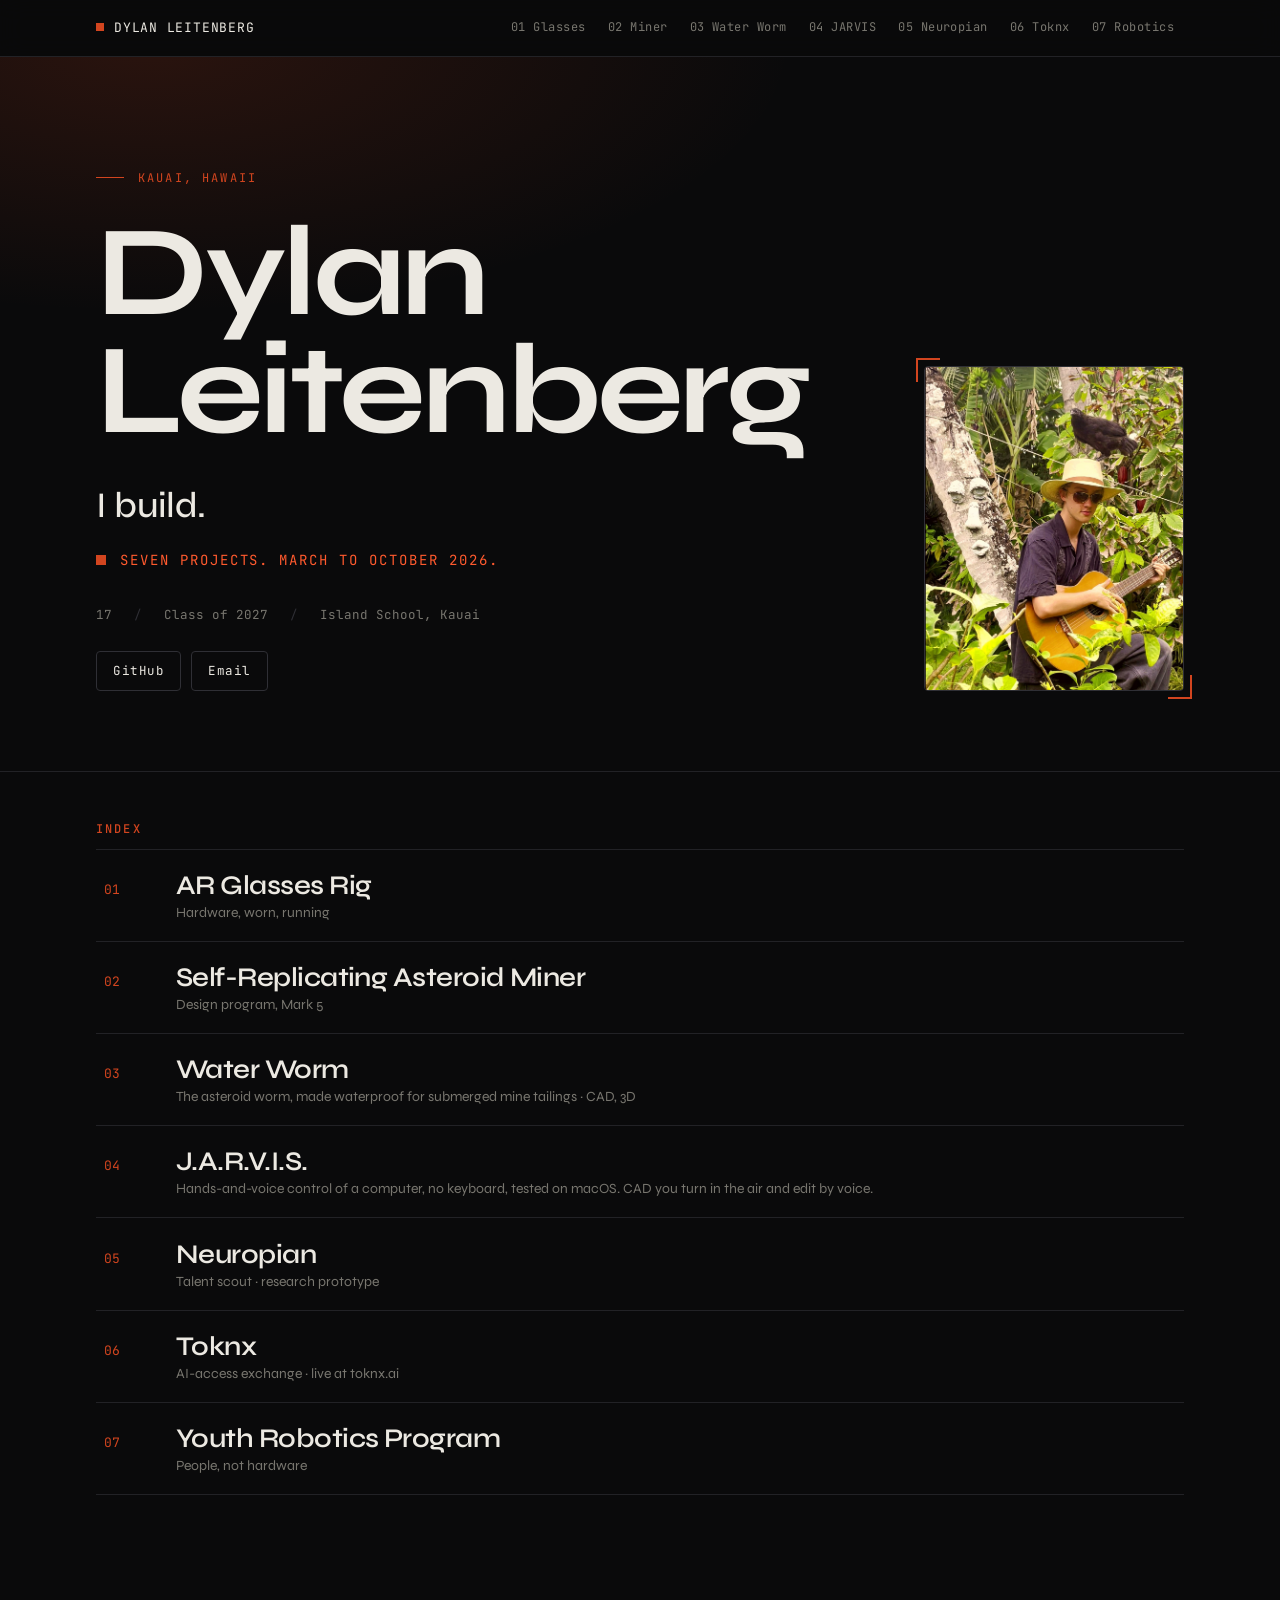
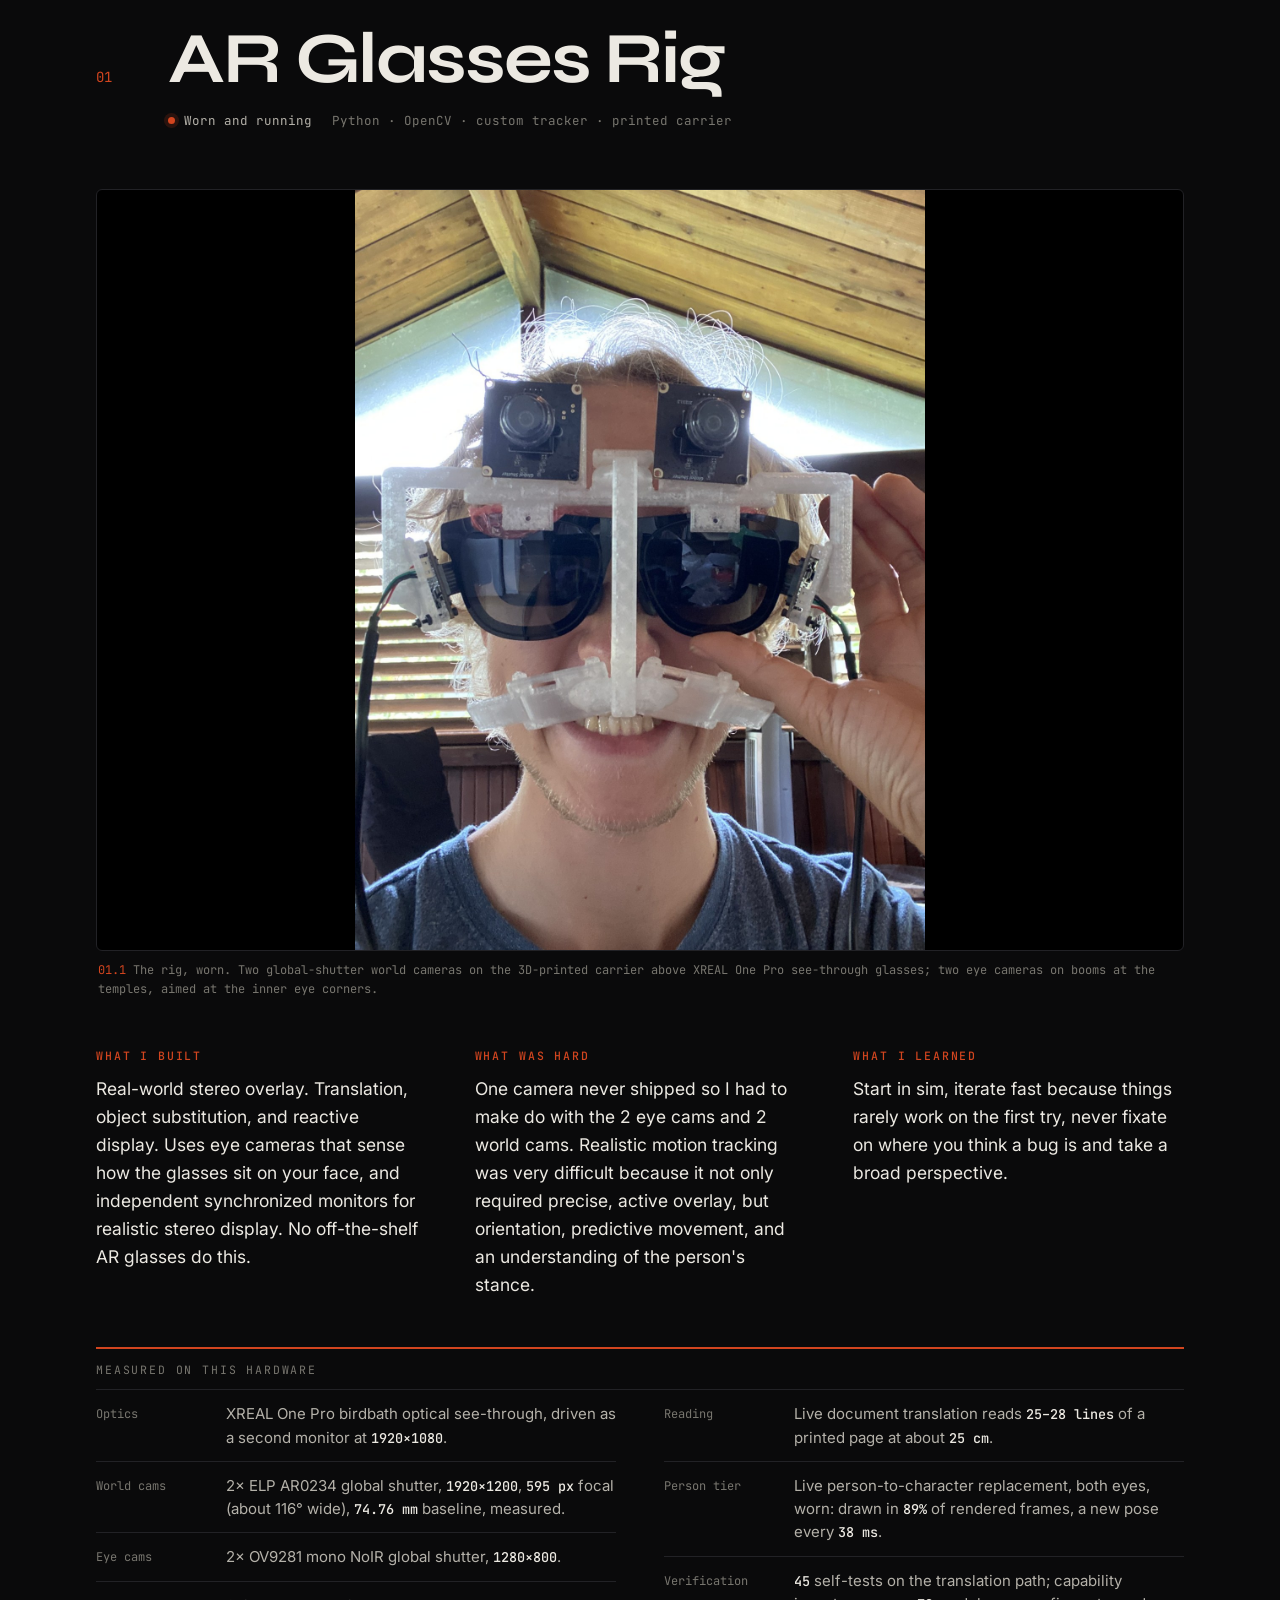
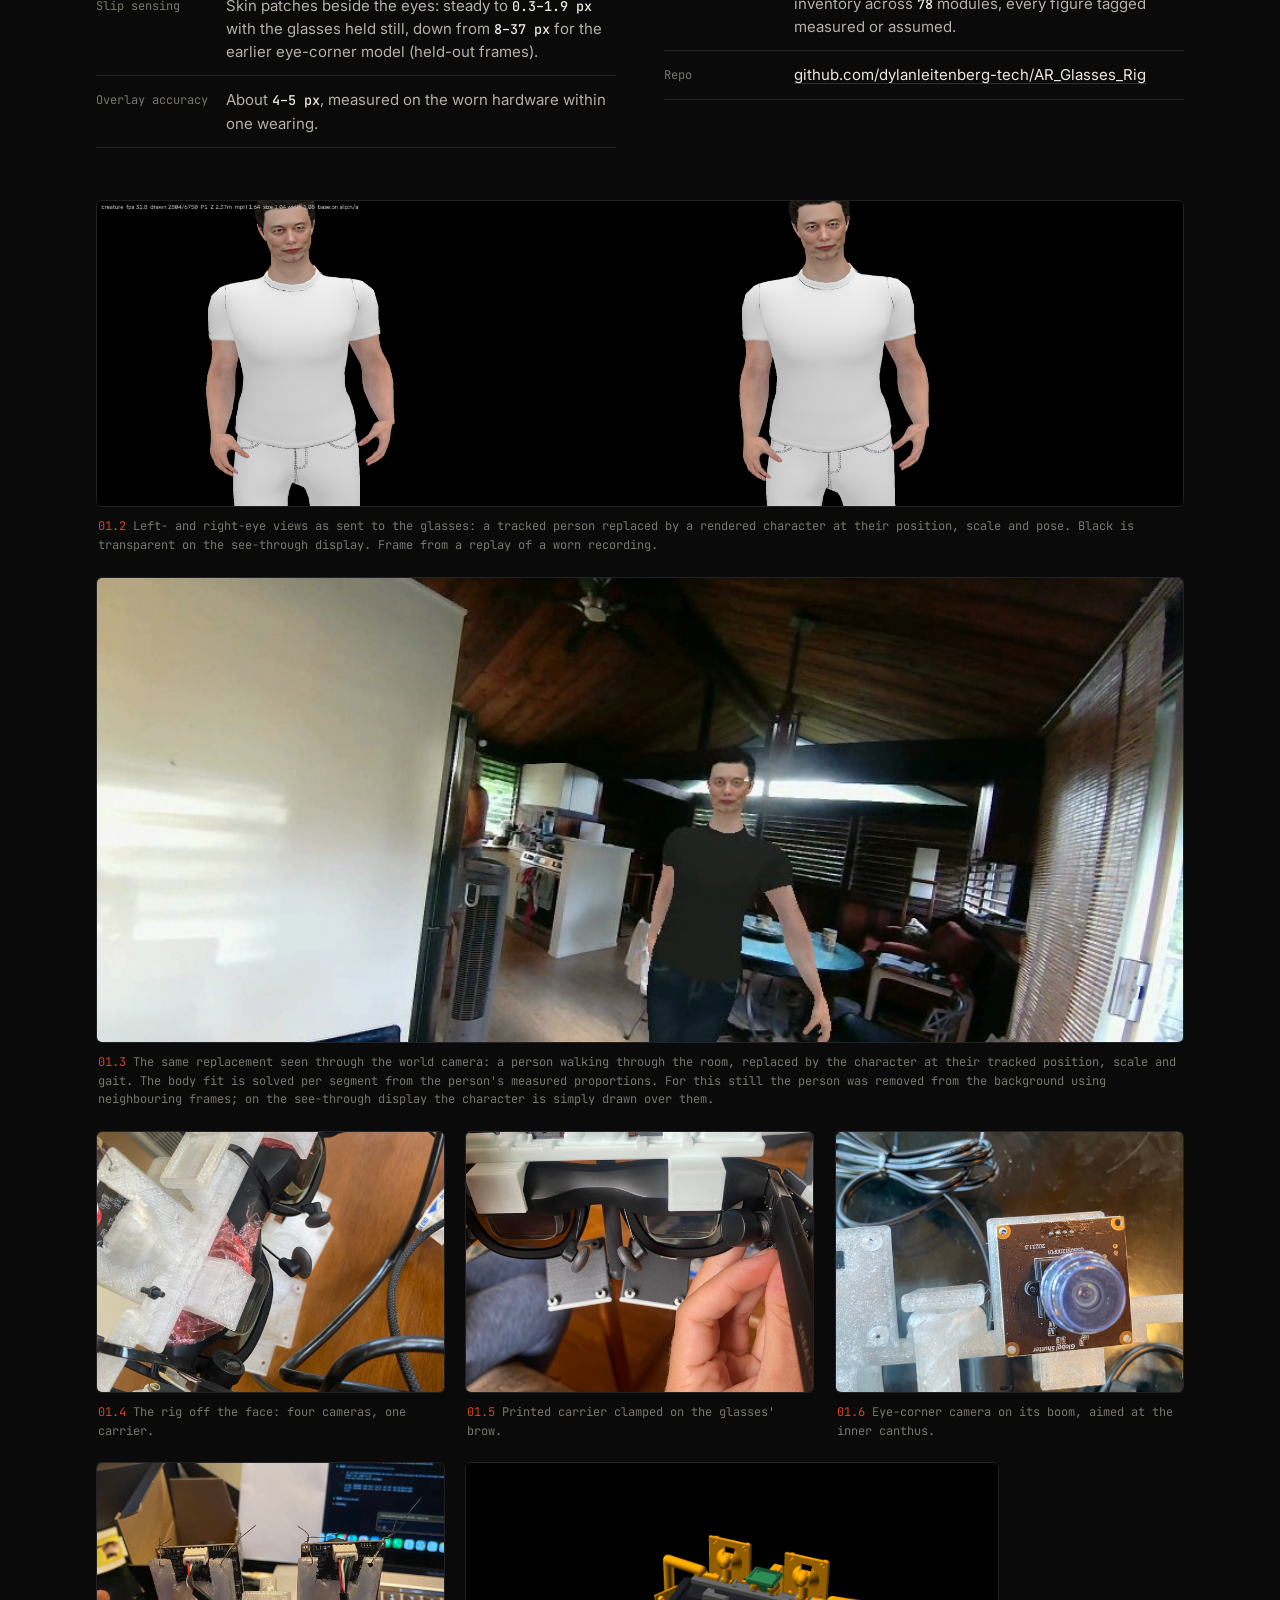
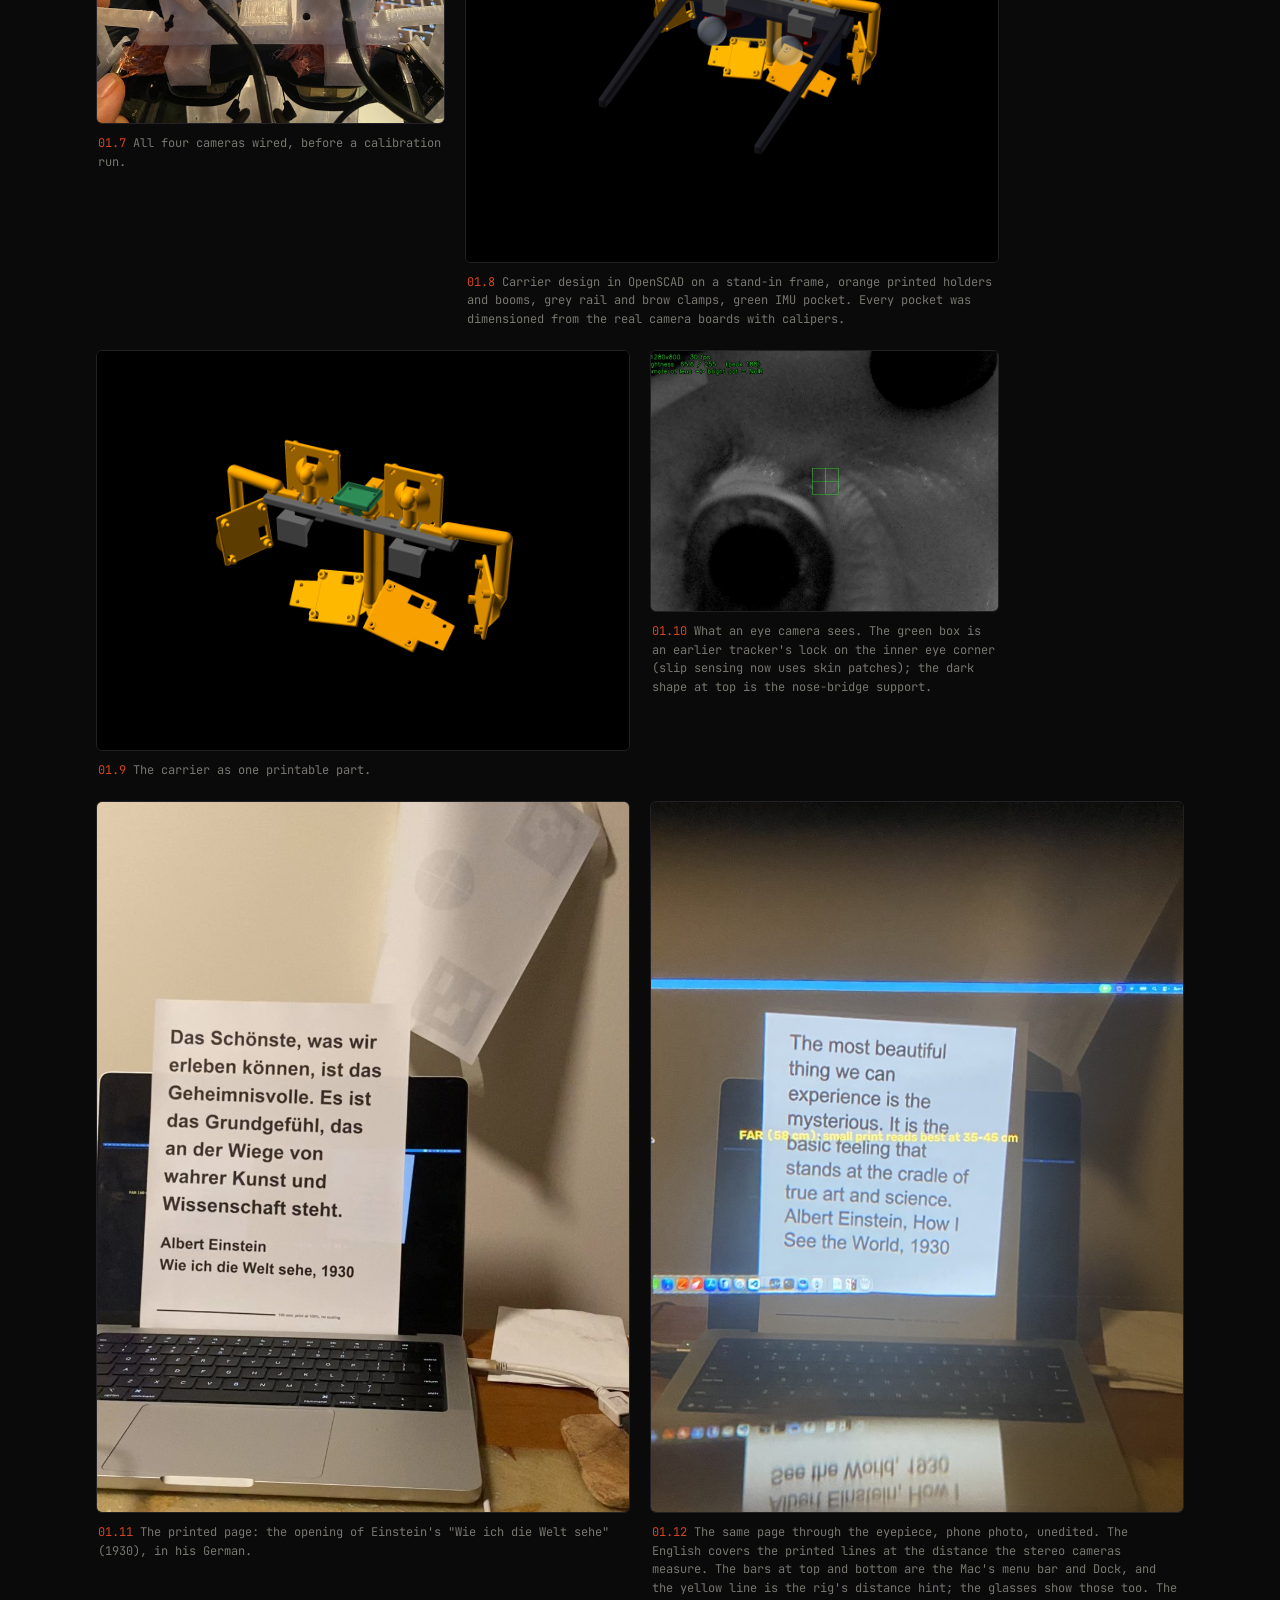
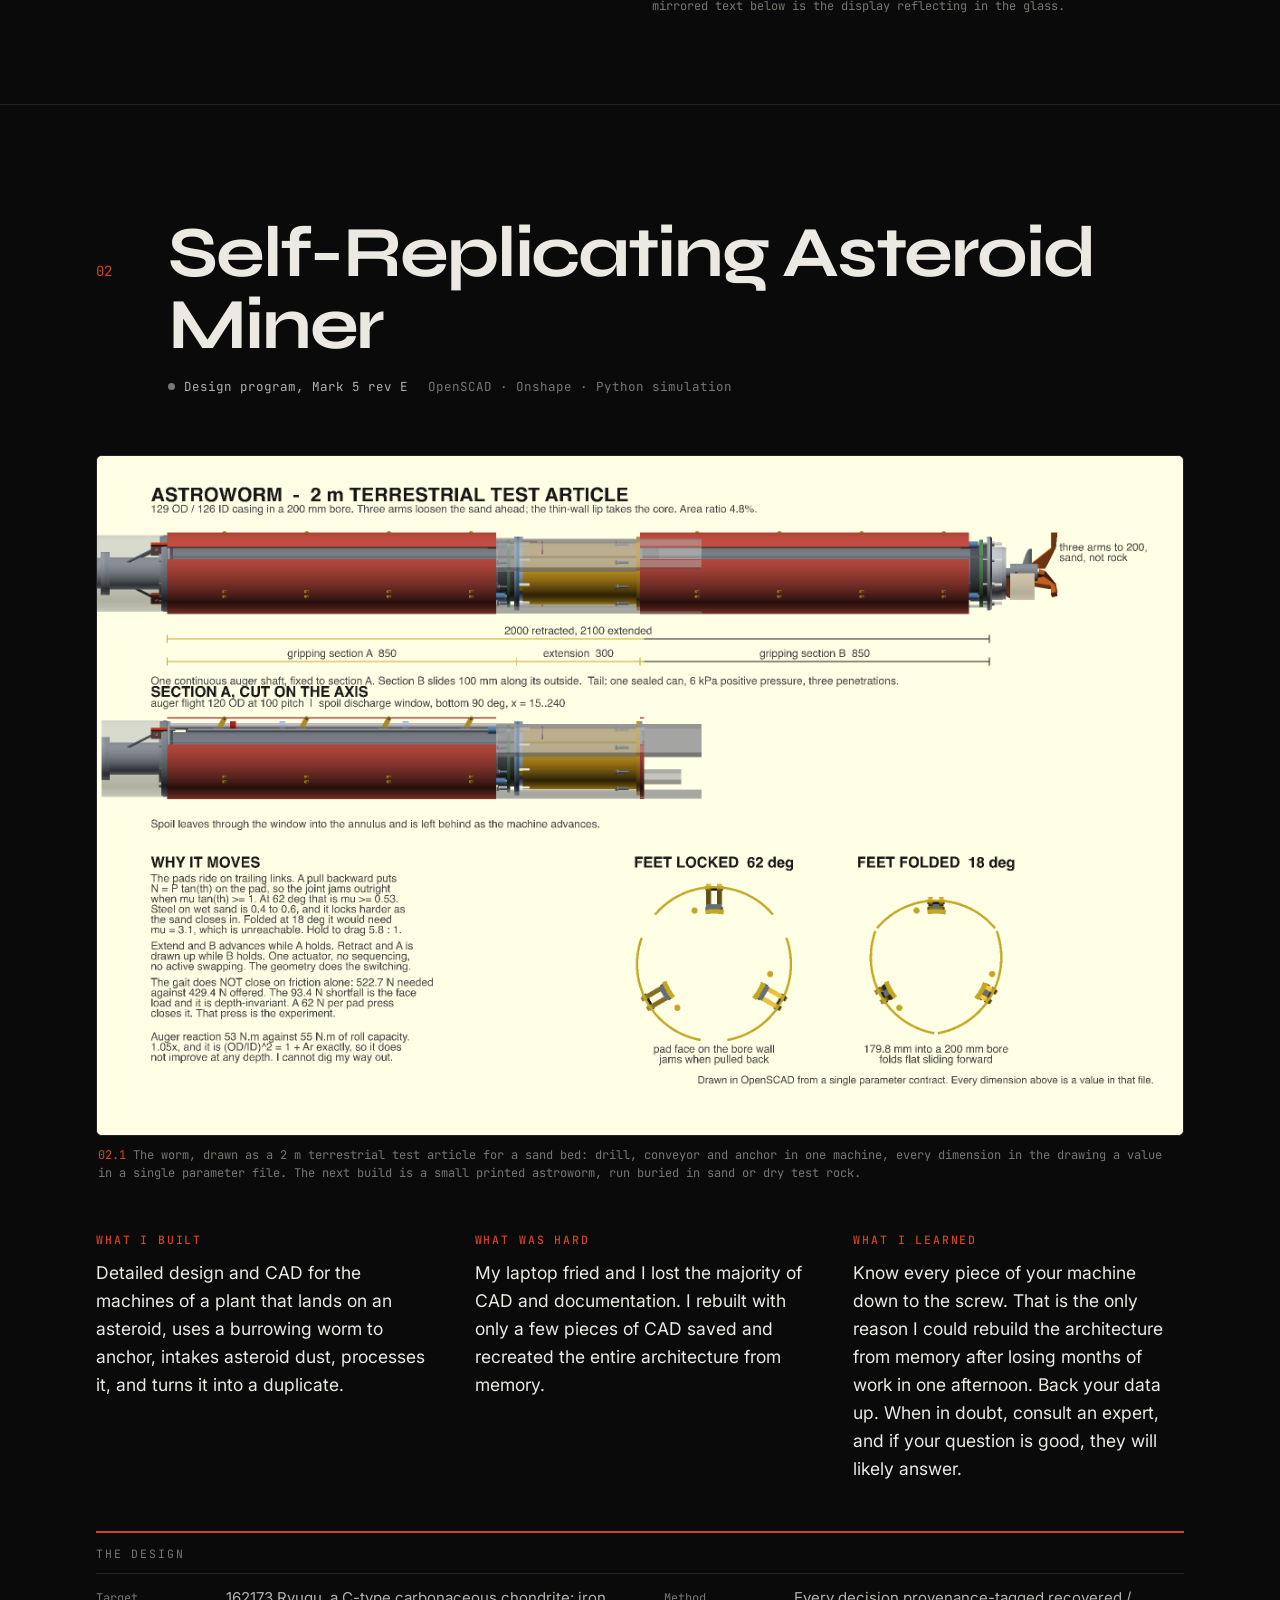
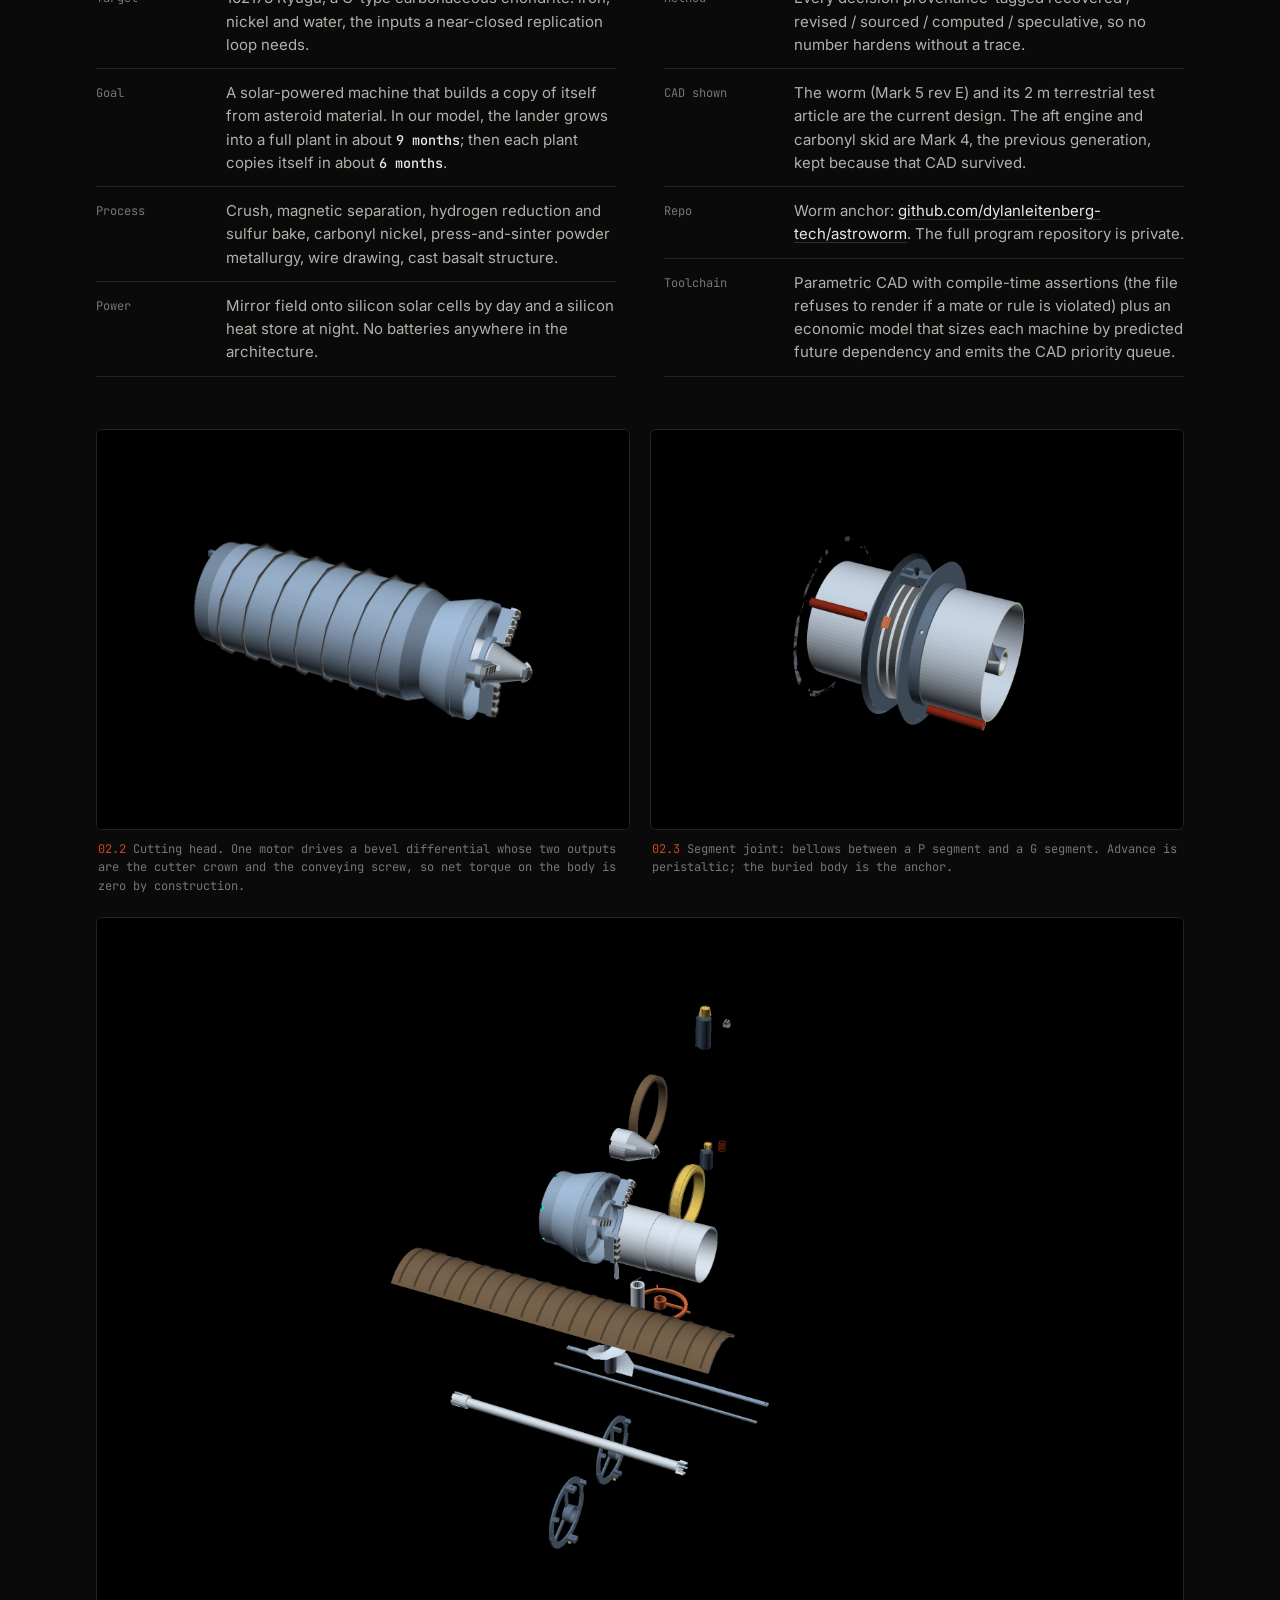
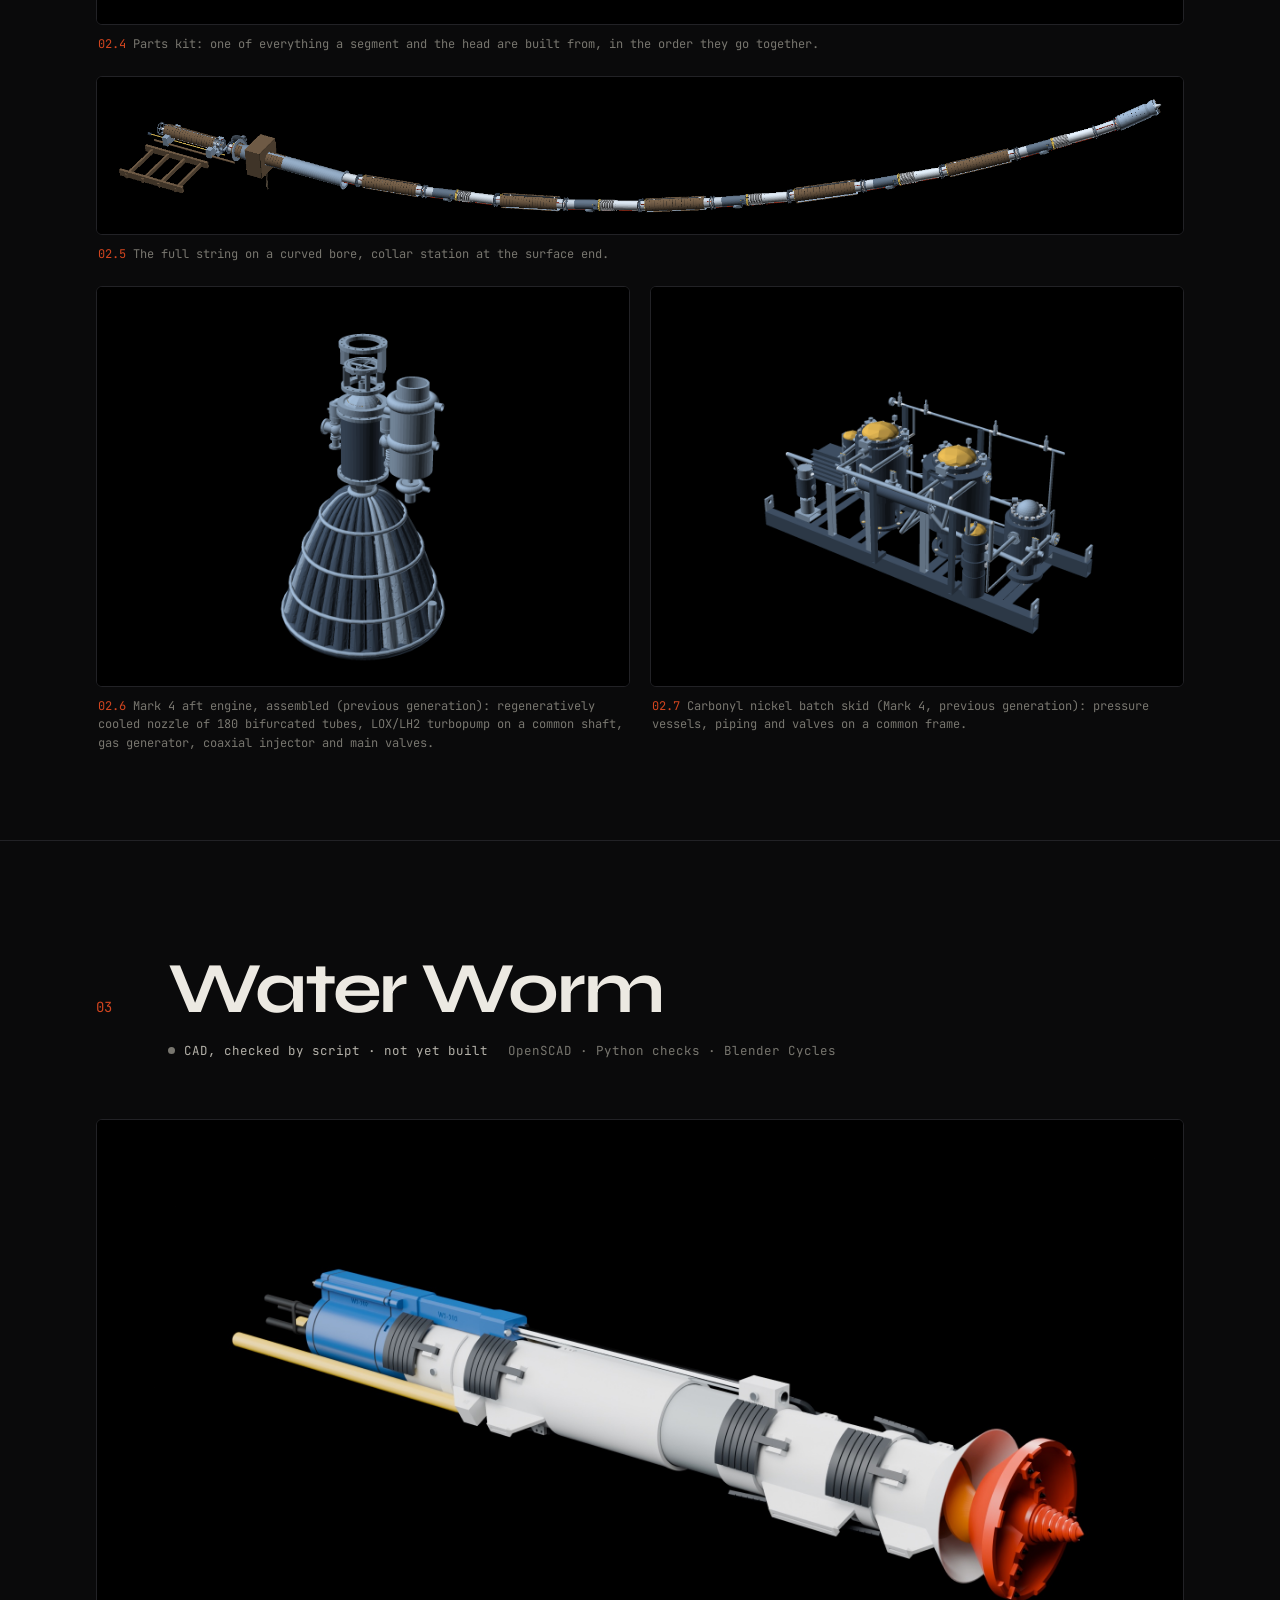
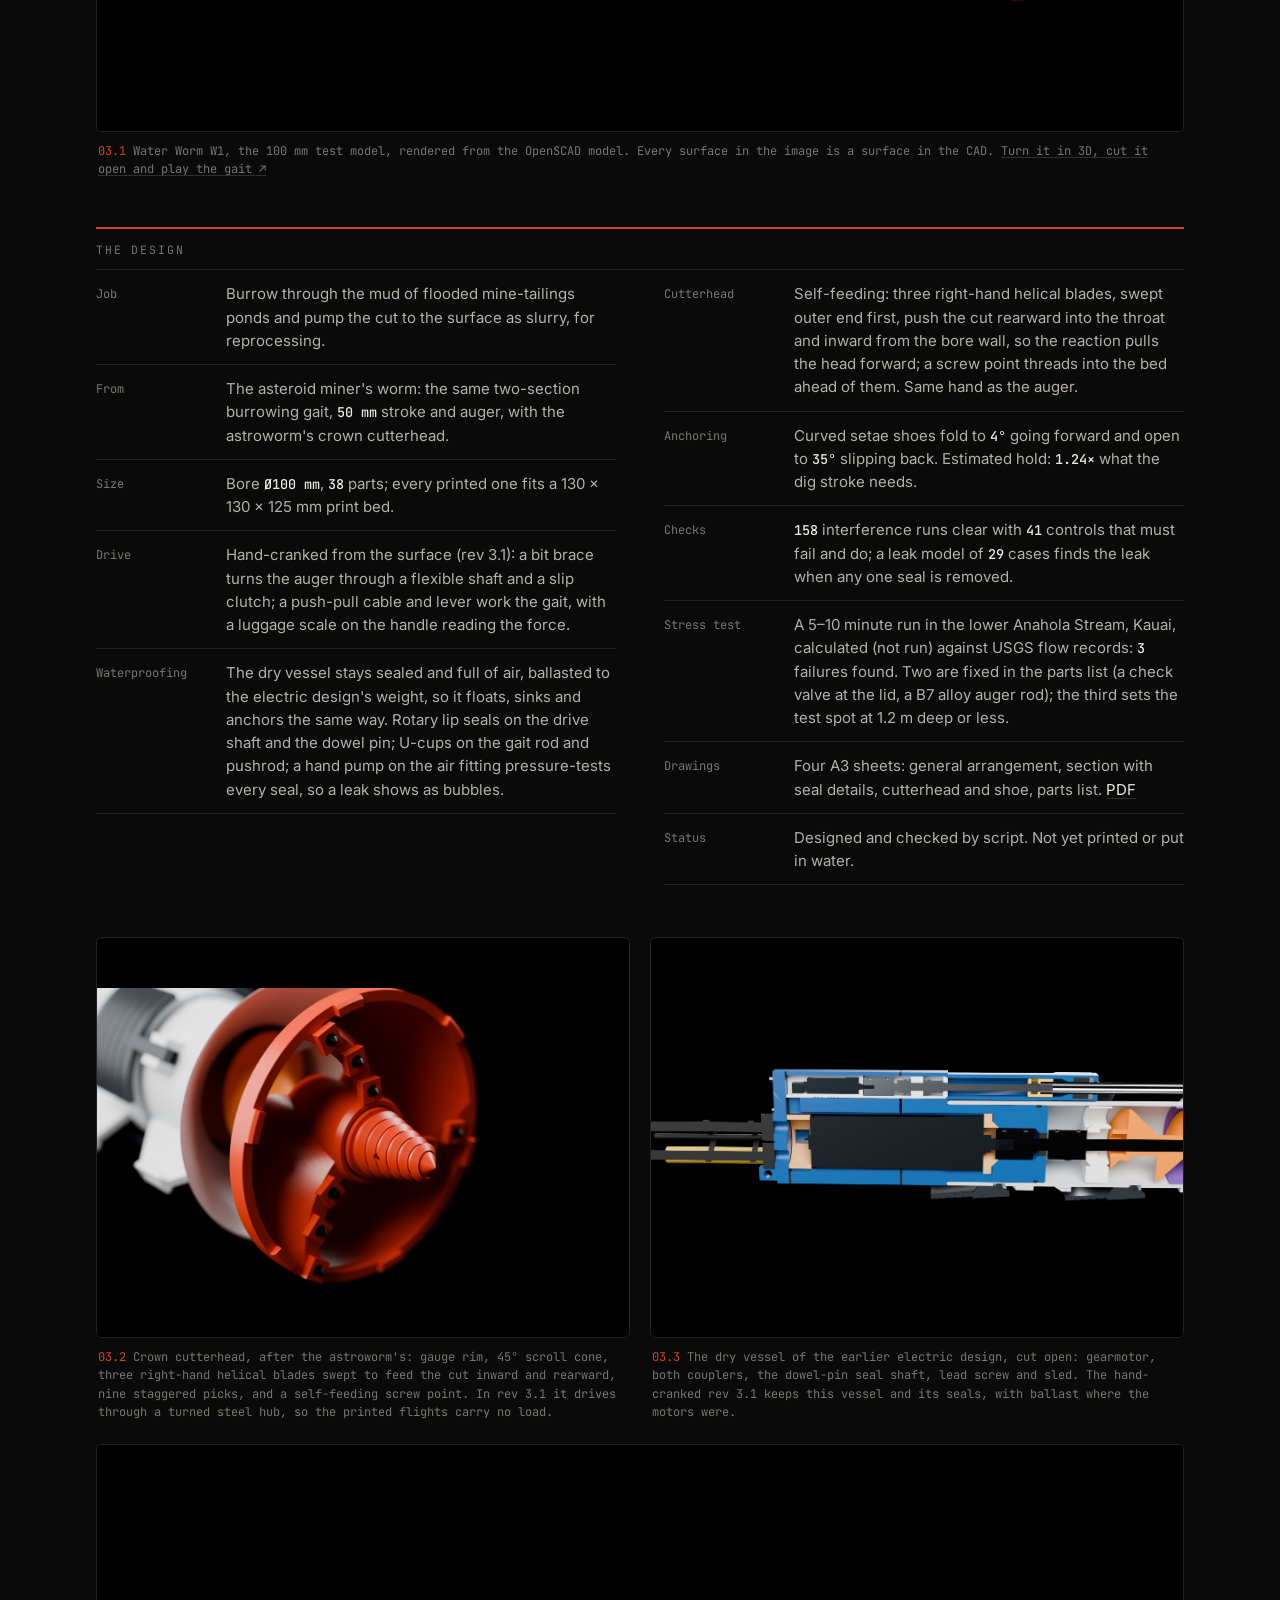
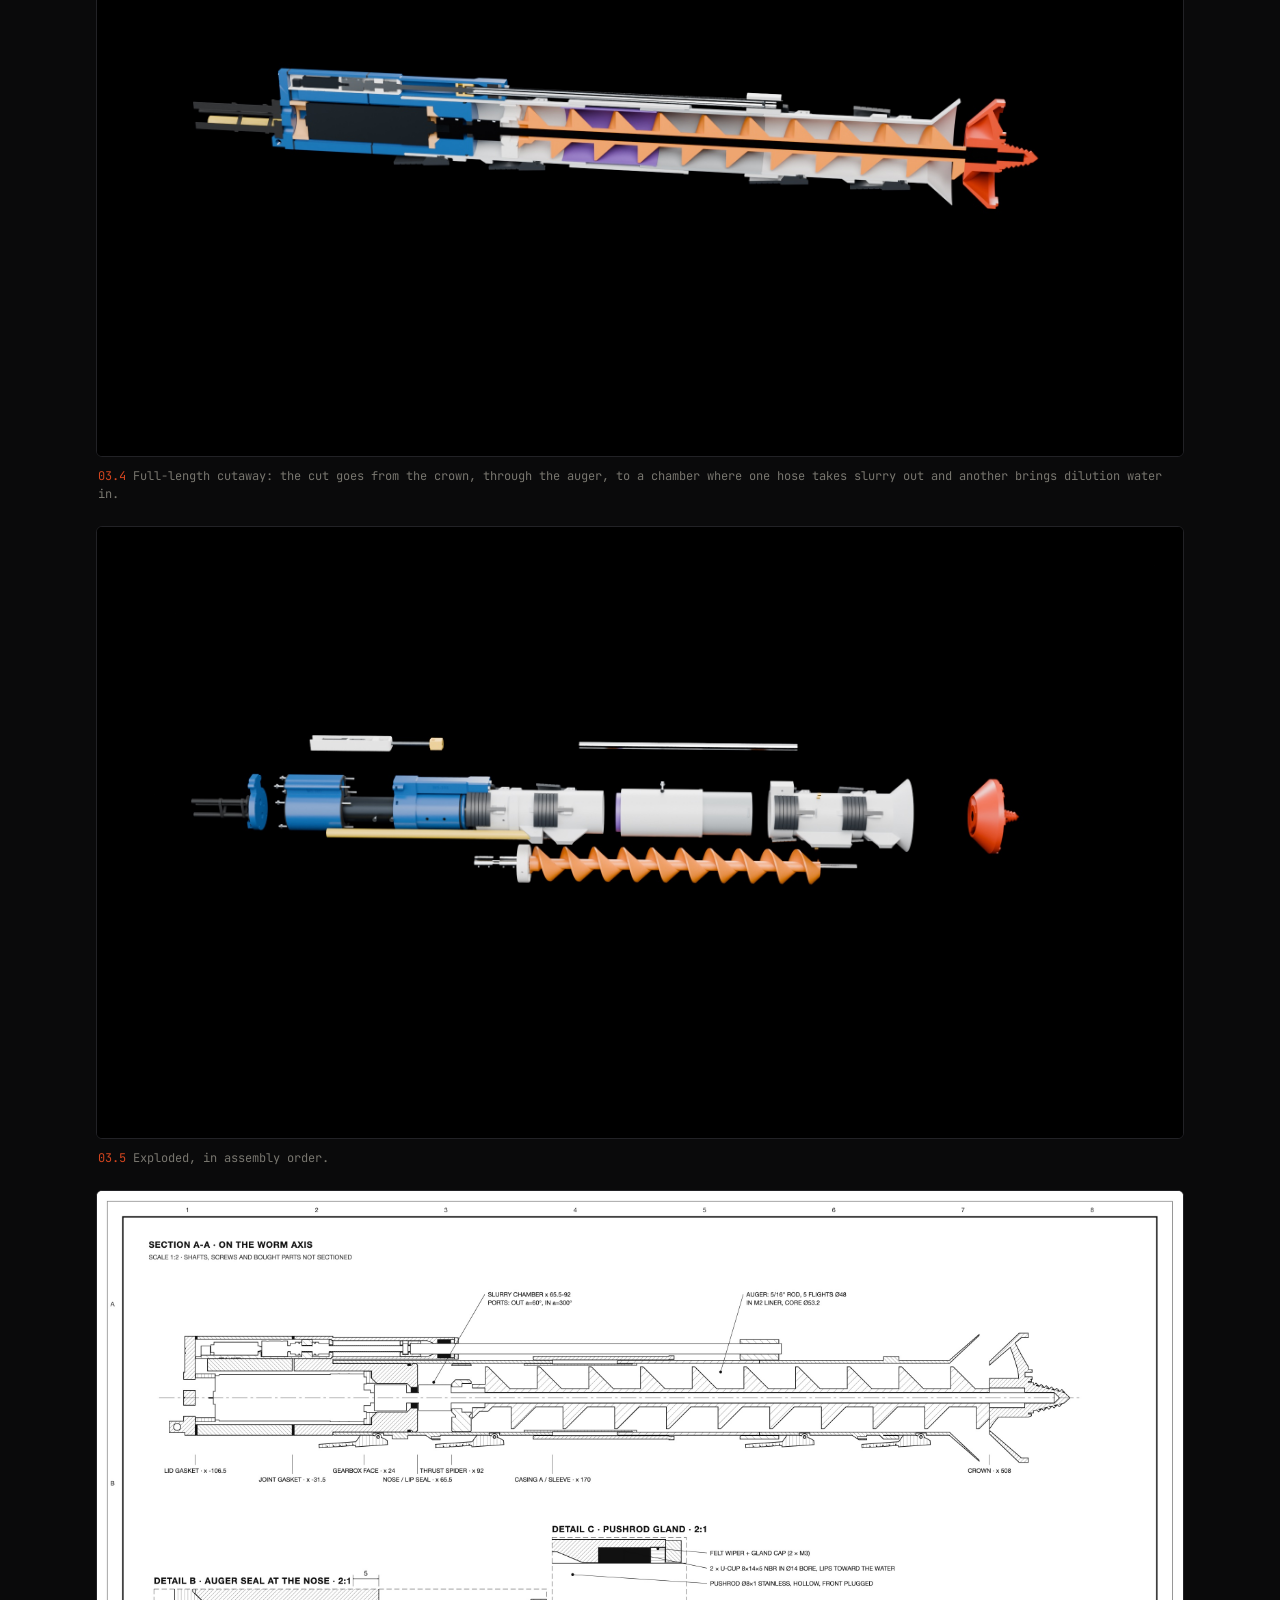
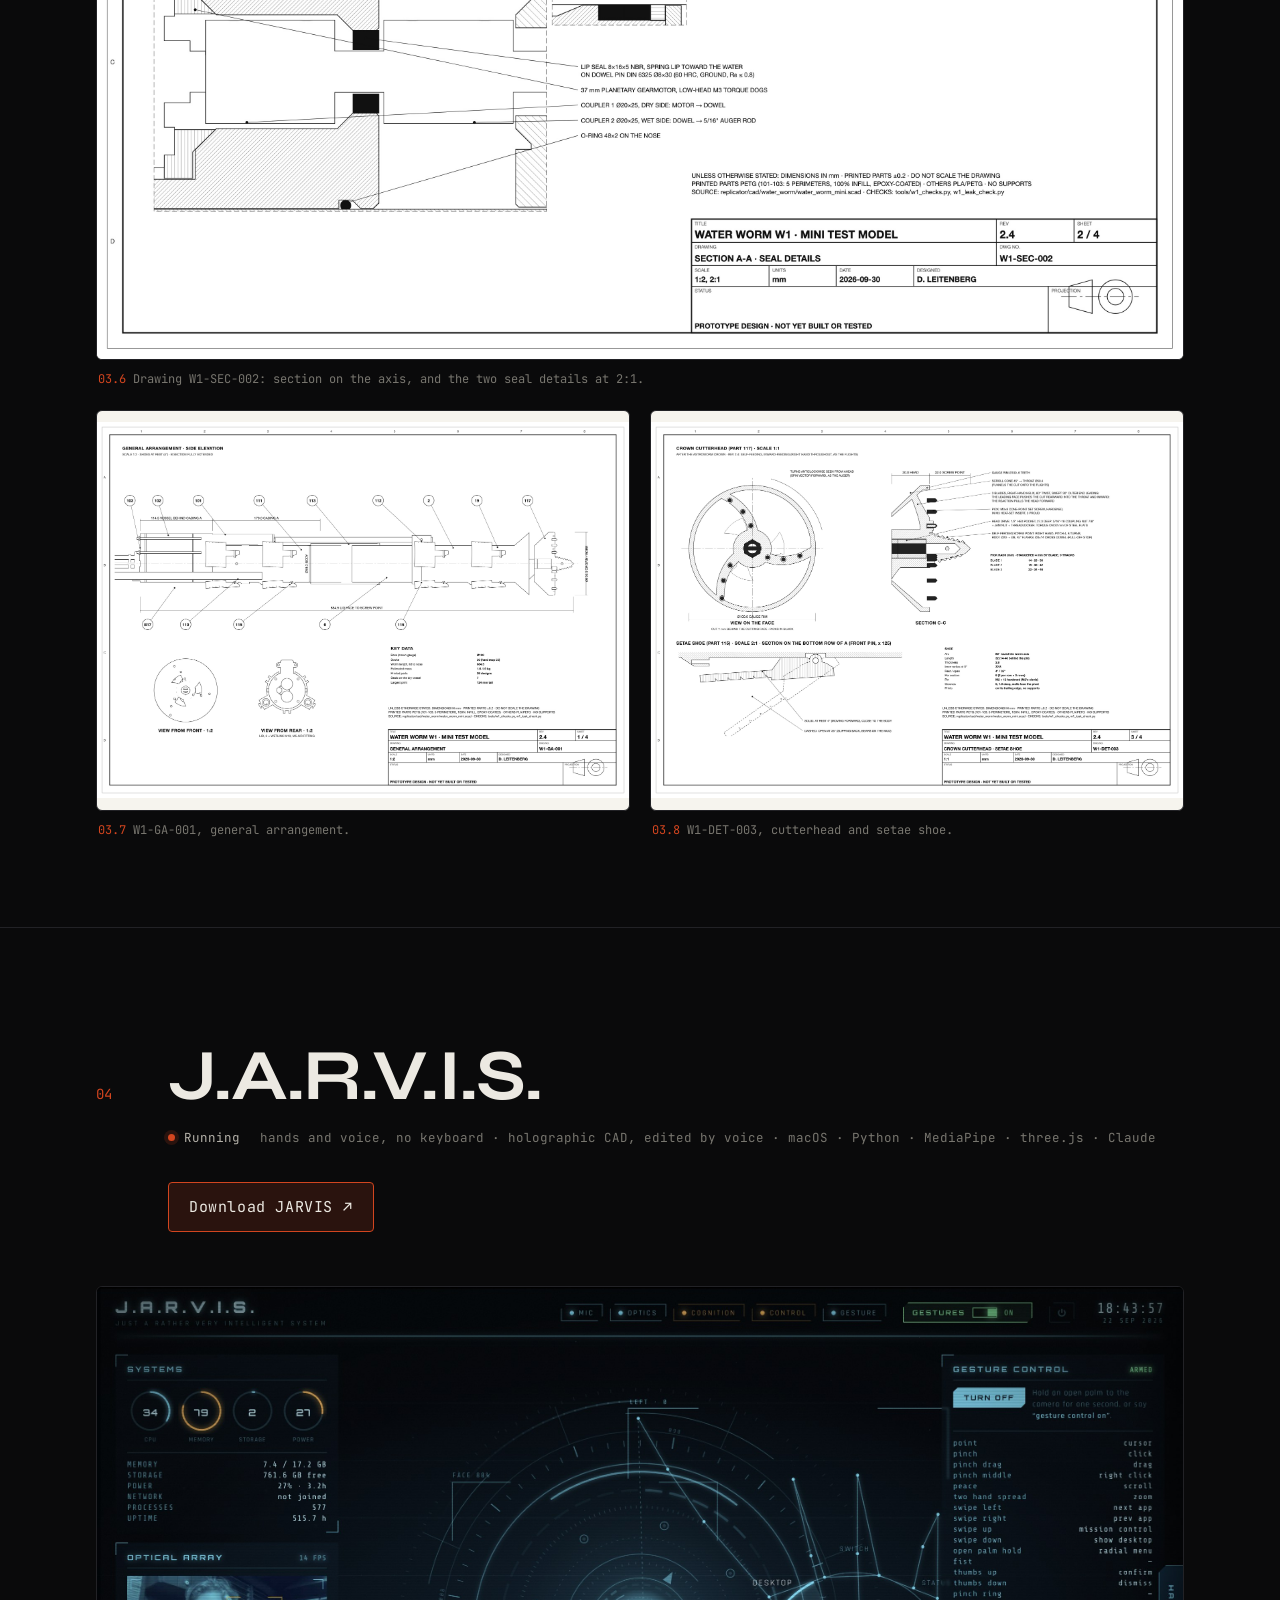
==== index.html @ e0031b28 "Asteroid miner section: next build = small printed astroworm in sand/dry rock; power = Si cells by d" ====
<!DOCTYPE html>
<html lang="en">
<head>
<meta charset="utf-8">
<meta name="viewport" content="width=device-width, initial-scale=1">
<title>Dylan Leitenberg</title>
<meta name="description" content="Dylan Leitenberg builds: an AR glasses rig, a self-replicating asteroid miner, a hands-and-voice computer interface, a talent scout, a token exchange.">
<link rel="canonical" href="https://parahuman.net/">
<meta property="og:type" content="website">
<meta property="og:url" content="https://parahuman.net/">
<meta property="og:title" content="Dylan Leitenberg">
<meta property="og:description" content="I build. AR glasses, a self-replicating asteroid miner, a hand-controlled computer interface.">
<meta property="og:image" content="https://parahuman.net/assets/rig-worn.jpg">
<meta name="twitter:card" content="summary_large_image">
<link rel="preconnect" href="https://fonts.googleapis.com">
<link rel="preconnect" href="https://fonts.gstatic.com" crossorigin>
<link href="https://fonts.googleapis.com/css2?family=Syne:wght@500;600;700;800&family=Inter:opsz,wght@14..32,300;14..32,400;14..32,500&family=JetBrains+Mono:wght@400;500&display=swap" rel="stylesheet">
<link rel="stylesheet" href="style.css">
</head>
<body>

<nav class="top" aria-label="Sections">
  <div id="progress"></div>
  <div class="wrap">
    <a class="brand" href="#top">Dylan Leitenberg</a>
    <ul>
      <li><a href="#ar-rig">01 Glasses</a></li>
      <li><a href="#asteroid-miner">02 Miner</a></li>
      <li><a href="#water-worm">03 Water Worm</a></li>
      <li><a href="#jarvis">04 JARVIS</a></li>
      <li><a href="#neuropian">05 Neuropian</a></li>
      <li><a href="#toknx">06 Toknx</a></li>
      <li><a href="#robotics">07 Robotics</a></li>
    </ul>
  </div>
</nav>

<header class="hero" id="top">
  <div class="wrap">
    <div>
      <p class="kicker">Kauai, Hawaii</p>
      <h1>Dylan<br>Leitenberg</h1>

      <p class="tagline">I build.</p>
      <p class="velocity">Seven projects. March to October 2026.</p>

      <div class="meta">
        <span>17</span>
        <span>Class of 2027</span>
        <span>Island School, Kauai</span>
      </div>

      <div class="links">
        <a href="https://github.com/dylanleitenberg-tech">GitHub</a>
        <a href="mailto:dylanleitenberg@gmail.com">Email</a>
      </div>
    </div>
    <!-- Portrait: guitar in a tree, chicken on the hat -->
    <div class="portrait-wrap"><img class="portrait" src="assets/dylan-guitar.jpg" alt="Dylan Leitenberg playing classical guitar in a tree, in a straw hat and sunglasses, with a chicken perched on the hat"></div>
  </div>
</header>

<section class="index">
  <div class="wrap">
    <h2>Index</h2>
    <ol class="index">
      <li><a href="#ar-rig"><span class="n">01</span><span class="t">AR Glasses Rig<small>Hardware, worn, running</small></span><span class="arrow">↗</span></a></li>
      <li><a href="#asteroid-miner"><span class="n">02</span><span class="t">Self-Replicating Asteroid Miner<small>Design program, Mark 5</small></span><span class="arrow">↗</span></a></li>
      <li><a href="#water-worm"><span class="n">03</span><span class="t">Water Worm<small>The asteroid worm, made waterproof for submerged mine tailings · CAD, 3D</small></span><span class="arrow">↗</span></a></li>
      <li><a href="#jarvis"><span class="n">04</span><span class="t">J.A.R.V.I.S.<small>Hands-and-voice control of a computer, no keyboard, tested on macOS. CAD you turn in the air and edit by voice.</small></span><span class="arrow">↗</span></a></li>
      <li><a href="#neuropian"><span class="n">05</span><span class="t">Neuropian<small>Talent scout · research prototype</small></span><span class="arrow">↗</span></a></li>
      <li><a href="#toknx"><span class="n">06</span><span class="t">Toknx<small>AI-access exchange · live at toknx.ai</small></span><span class="arrow">↗</span></a></li>
      <li><a href="#robotics"><span class="n">07</span><span class="t">Youth Robotics Program<small>People, not hardware</small></span><span class="arrow">↗</span></a></li>
    </ol>
  </div>
</section>

<main>

<!-- ============================ 01 AR GLASSES RIG ============================ -->
<section class="project" id="ar-rig">
  <div class="wrap">
    <div class="p-head">
      <span class="n">01</span>
      <h2>AR Glasses Rig</h2>
      <p class="lede"><span class="status live">Worn and running</span><span>Python · OpenCV · custom tracker · printed carrier</span></p>
    </div>

    <figure class="lead free">
      <div class="frame"><img src="assets/rig-worn.jpg" alt="Dylan wearing the rig: two world cameras on the printed carrier above the glasses, an eye camera on a boom at each temple, cables running back"></div>
      <figcaption>The rig, worn. Two global-shutter world cameras on the 3D-printed carrier above XREAL One Pro see-through glasses; two eye cameras on booms at the temples, aimed at the inner eye corners.</figcaption>
    </figure>

    <div class="cols">
      <dl class="specs">
        <div class="h">Measured on this hardware</div>
        <div><dt>Optics</dt><dd>XREAL One Pro birdbath optical see-through, driven as a second monitor at <strong>1920×1080</strong>.</dd></div>
        <div><dt>World cams</dt><dd>2× ELP AR0234 global shutter, <strong>1920×1200</strong>, <strong>595 px</strong> focal (about 116° wide), <strong>74.76 mm</strong> baseline, measured.</dd></div>
        <div><dt>Eye cams</dt><dd>2× OV9281 mono NoIR global shutter, <strong>1280×800</strong>.</dd></div>
        <div><dt>Slip sensing</dt><dd>Skin patches beside the eyes: steady to <strong>0.3–1.9 px</strong> with the glasses held still, down from <strong>8–37 px</strong> for the earlier eye-corner model (held-out frames).</dd></div>
        <div><dt>Overlay accuracy</dt><dd>About <strong>4–5 px</strong>, measured on the worn hardware within one wearing.</dd></div>
        <div><dt>Reading</dt><dd>Live document translation reads <strong>25–28 lines</strong> of a printed page at about <strong>25 cm</strong>.</dd></div>
        <div><dt>Person tier</dt><dd>Live person-to-character replacement, both eyes, worn: drawn in <strong>89%</strong> of rendered frames, a new pose every <strong>38 ms</strong>.</dd></div>
        <div><dt>Verification</dt><dd><strong>45</strong> self-tests on the translation path; capability inventory across <strong>78</strong> modules, every figure tagged measured or assumed.</dd></div>
        <div><dt>Repo</dt><dd><a href="https://github.com/dylanleitenberg-tech/AR_Glasses_Rig">github.com/dylanleitenberg-tech/AR_Glasses_Rig</a></dd></div>
      </dl>

      <div class="prose">
        <h4>What I built</h4>
        <p>Real-world stereo overlay. Translation, object substitution, and reactive display. Uses eye cameras that sense how the glasses sit on your face, and independent synchronized monitors for realistic stereo display. No off-the-shelf AR glasses do this.</p>
        <h4>What was hard</h4>
        <p>One camera never shipped so I had to make do with the 2 eye cams and 2 world cams. Realistic motion tracking was very difficult because it not only required precise, active overlay, but orientation, predictive movement, and an understanding of the person's stance.</p>
        <h4>What I learned</h4>
        <p>Start in sim, iterate fast because things rarely work on the first try, never fixate on where you think a bug is and take a broad perspective.</p>
      </div>
    </div>

    <div class="gallery">
      <figure class="wide free">
        <div class="frame"><img src="assets/rig-stereo-character.jpg" alt="Stereo pair, left and right eye, of a rendered character standing in for a live tracked person, hands at their sides" loading="lazy"></div>
        <figcaption>Left- and right-eye views as sent to the glasses: a tracked person replaced by a rendered character at their position, scale and pose. Black is transparent on the see-through display. Frame from a replay of a worn recording.</figcaption>
      </figure>
      <figure class="wide">
        <div class="frame"><img src="assets/rig-character-room.jpg" alt="World-camera view of a room with a person walking toward the camera, replaced by a rendered character at the same position, scale and gait" loading="lazy"></div>
        <figcaption>The same replacement seen through the world camera: a person walking through the room, replaced by the character at their tracked position, scale and gait. The body fit is solved per segment from the person's measured proportions. For this still the person was removed from the background using neighbouring frames; on the see-through display the character is simply drawn over them.</figcaption>
      </figure>
      <figure class="photo">
        <div class="frame"><img src="assets/rig-complete.jpg" alt="The complete rig off the face: four camera boards on the printed carrier zip-tied to the glasses, cables routed back" loading="lazy"></div>
        <figcaption>The rig off the face: four cameras, one carrier.</figcaption>
      </figure>
      <figure class="photo">
        <div class="frame"><img src="assets/rig-carrier-clamped.jpg" alt="The printed carrier clamped onto the brow of the glasses, held in one hand" loading="lazy"></div>
        <figcaption>Printed carrier clamped on the glasses' brow.</figcaption>
      </figure>
      <figure class="photo">
        <div class="frame"><img src="assets/rig-eyecam-boom.jpg" alt="A small global-shutter camera board mounted on a printed boom" loading="lazy"></div>
        <figcaption>Eye-corner camera on its boom, aimed at the inner canthus.</figcaption>
      </figure>
      <figure class="photo">
        <div class="frame"><img src="assets/rig-wired.jpg" alt="The four-camera bank wired up on the bench in front of a laptop" loading="lazy"></div>
        <figcaption>All four cameras wired, before a calibration run.</figcaption>
      </figure>
      <figure class="half contain">
        <div class="frame"><img src="assets/rig-carrier-cad.png" alt="OpenSCAD render of the carrier on the glasses: orange printed holders and booms, grey rail and brow clamps, green IMU pocket" loading="lazy"></div>
        <figcaption>Carrier design in OpenSCAD on a stand-in frame, orange printed holders and booms, grey rail and brow clamps, green IMU pocket. Every pocket was dimensioned from the real camera boards with calipers.</figcaption>
      </figure>
      <figure class="half contain">
        <div class="frame"><img src="assets/rig-carrier-part.png" alt="OpenSCAD render of the carrier as a single printable part" loading="lazy"></div>
        <figcaption>The carrier as one printable part.</figcaption>
      </figure>
      <figure>
        <div class="frame"><img src="assets/rig-canthus-lock.jpg" alt="Raw eye-camera frame with the tracker's green lock box on the inner eye corner" loading="lazy"></div>
        <figcaption>What an eye camera sees. The green box is an earlier tracker's lock on the inner eye corner (slip sensing now uses skin patches); the dark shape at top is the nose-bridge support.</figcaption>
      </figure>
      <!-- *superseded 2026-10-04 by the Einstein side-by-side below*
      <figure class="wide free">
        <div class="frame"><img src="assets/rig-translate-real.jpg" alt="World-camera view of a printed Spanish page held in one hand in a room, with each paragraph's English translation composited in place over the original text" loading="lazy"></div>
        <figcaption>Live document translation, seen through the world camera: a printed Spanish page held in hand, each block read, translated and drawn back in place at the page's measured distance and tilt.</figcaption>
      </figure>
      -->
      <figure class="half tall row-start">
        <div class="frame"><img src="assets/rig-einstein-page.jpg" alt="A printed page propped on a laptop with the first two sentences of Einstein's essay Wie ich die Welt sehe in German, signed Albert Einstein, Wie ich die Welt sehe, 1930" loading="lazy"></div>
        <figcaption>The printed page: the opening of Einstein's "Wie ich die Welt sehe" (1930), in his German.</figcaption>
      </figure>
      <figure class="half tall">
        <div class="frame"><img src="assets/rig-einstein-eyepiece.jpg" alt="Phone photo through the glasses' eyepiece: the same page, with an English translation drawn over the German text, reading The most beautiful thing we can experience is the mysterious. It is the basic feeling that stands at the cradle of true art and science. Albert Einstein, How I See the World, 1930" loading="lazy"></div>
        <figcaption>The same page through the eyepiece, phone photo, unedited. The English covers the printed lines at the distance the stereo cameras measure. The bars at top and bottom are the Mac's menu bar and Dock, and the yellow line is the rig's distance hint; the glasses show those too. The mirrored text below is the display reflecting in the glass.</figcaption>
      </figure>
      <!-- *clip dropped 2026-10-04: no stretch of the eyepiece video kept the German fully covered while the view swept side to side*
      <figure class="tall">
        <div class="frame"><video src="assets/rig-einstein-loop.mp4" poster="assets/rig-einstein-loop-poster.jpg" autoplay muted loop playsinline preload="metadata" aria-label="Phone video through the glasses' eyepiece: the English translation of the Einstein page stays on the printed page as the page moves"></video></div>
        <figcaption>Three seconds of phone video through the eyepiece, played forward and back: the translation stays on the page as it moves.</figcaption>
      </figure>
      -->
    </div>
  </div>
</section>

<!-- ============================ 02 ASTEROID MINER ============================ -->
<section class="project" id="asteroid-miner">
  <div class="wrap">
    <div class="p-head">
      <span class="n">02</span>
      <h2>Self-Replicating Asteroid Miner</h2>
      <p class="lede"><span class="status">Design program, Mark 5 rev E</span><span>OpenSCAD · Onshape · Python simulation</span></p>
    </div>

    <figure class="lead wide plate free">
      <div class="frame"><img src="assets/miner-worm-bench.png" alt="Two-view CAD drawing of a two-metre worm test article: exterior, and cut on the axis plane showing the screw, segments and anchor pads"></div>
      <figcaption>The worm, drawn as a 2 m terrestrial test article for a sand bed: drill, conveyor and anchor in one machine, every dimension in the drawing a value in a single parameter file. The next build is a small printed astroworm, run buried in sand or dry test rock.</figcaption>
    </figure>

    <div class="cols">
      <dl class="specs">
        <div class="h">The design</div>
        <div><dt>Target</dt><dd>162173 Ryugu, a C-type carbonaceous chondrite: iron, nickel and water, the inputs a near-closed replication loop needs.</dd></div>
        <div><dt>Goal</dt><dd>A solar-powered machine that builds a copy of itself from asteroid material. In our model, the lander grows into a full plant in about <strong>9 months</strong>; then each plant copies itself in about <strong>6 months</strong>.</dd></div>
        <div><dt>Process</dt><dd>Crush, magnetic separation, hydrogen reduction and sulfur bake, carbonyl nickel, press-and-sinter powder metallurgy, wire drawing, cast basalt structure.</dd></div>
        <div><dt>Power</dt><dd>Mirror field onto silicon solar cells by day and a silicon heat store at night. No batteries anywhere in the architecture.</dd></div>
        <div><dt>Method</dt><dd>Every decision provenance-tagged recovered / revised / sourced / computed / speculative, so no number hardens without a trace.</dd></div>
        <div><dt>CAD shown</dt><dd>The worm (Mark 5 rev E) and its 2 m terrestrial test article are the current design. The aft engine and carbonyl skid are Mark 4, the previous generation, kept because that CAD survived.</dd></div>
        <div><dt>Repo</dt><dd>Worm anchor: <a href="https://github.com/dylanleitenberg-tech/astroworm">github.com/dylanleitenberg-tech/astroworm</a>. The full program repository is private.</dd></div>
        <div><dt>Toolchain</dt><dd>Parametric CAD with compile-time assertions (the file refuses to render if a mate or rule is violated) plus an economic model that sizes each machine by predicted future dependency and emits the CAD priority queue.</dd></div>
      </dl>

      <div class="prose">
        <h4>What I built</h4>
        <p>Detailed design and CAD for the machines of a plant that lands on an asteroid, uses a burrowing worm to anchor, intakes asteroid dust, processes it, and turns it into a duplicate.</p>
        <h4>What was hard</h4>
        <p>My laptop fried and I lost the majority of CAD and documentation. I rebuilt with only a few pieces of CAD saved and recreated the entire architecture from memory.</p>
        <h4>What I learned</h4>
        <p>Know every piece of your machine down to the screw. That is the only reason I could rebuild the architecture from memory after losing months of work in one afternoon. Back your data up. When in doubt, consult an expert, and if your question is good, they will likely answer.</p>
        
      </div>
    </div>

    <div class="gallery">
      <figure class="half contain">
        <div class="frame"><img src="assets/miner-worm-head.png" alt="Render of the worm's cutting head: cylindrical body with helical flights and a crown of cutters around a central cone" loading="lazy"></div>
        <figcaption>Cutting head. One motor drives a bevel differential whose two outputs are the cutter crown and the conveying screw, so net torque on the body is zero by construction.</figcaption>
      </figure>
      <figure class="half contain">
        <div class="frame"><img src="assets/miner-worm-joint.png" alt="Render of two worm segments joined by a bellows, with trunnion pins" loading="lazy"></div>
        <figcaption>Segment joint: bellows between a P segment and a G segment. Advance is peristaltic; the buried body is the anchor.</figcaption>
      </figure>
      <figure class="wide contain">
        <div class="frame"><img src="assets/miner-worm-kit.png" alt="Exploded parts kit of the worm: head, end rings, flight screw, setae shoes, rails, pins" loading="lazy"></div>
        <figcaption>Parts kit: one of everything a segment and the head are built from, in the order they go together.</figcaption>
      </figure>
      <figure class="wide contain free">
        <div class="frame"><img src="assets/miner-worm-curve.png" alt="Render of the full worm string following a curved bore, with the collar station at one end" loading="lazy"></div>
        <figcaption>The full string on a curved bore, collar station at the surface end.</figcaption>
      </figure>
      <figure class="half contain">
        <div class="frame"><img src="assets/miner-mk4-engine.png" alt="Render of the Mark 4 aft engine assembly: a tube-wall nozzle with stiffening rings, turbopump, gas generator and valves above it" loading="lazy"></div>
        <figcaption>Mark 4 aft engine, assembled (previous generation): regeneratively cooled nozzle of 180 bifurcated tubes, LOX/LH2 turbopump on a common shaft, gas generator, coaxial injector and main valves.</figcaption>
      </figure>
      <figure class="half contain">
        <div class="frame"><img src="assets/miner-carbonyl-skid.png" alt="Render of the carbonyl nickel batch skid: flanged pressure vessels, piping and valves on a steel skid frame" loading="lazy"></div>
        <figcaption>Carbonyl nickel batch skid (Mark 4, previous generation): pressure vessels, piping and valves on a common frame.</figcaption>
      </figure>
    </div>
  </div>
</section>

<!-- ============================ 03 WATER WORM ============================ -->
<section class="project" id="water-worm">
  <div class="wrap">
    <div class="p-head">
      <span class="n">03</span>
      <h2>Water Worm</h2>
      <p class="lede"><span class="status">CAD, checked by script · not yet built</span><span>OpenSCAD · Python checks · Blender Cycles</span></p>
    </div>

    <figure class="lead wide free">
      <div class="frame"><img src="assets/worm-water-hero-black.jpg" alt="Render of the Water Worm W1: a 679 mm burrowing worm with a blue dry vessel at the tail, grey casings with folding setae shoes, and a red crown cutterhead at the front"></div>
      <figcaption>Water Worm W1, the 100 mm test model, rendered from the OpenSCAD model. Every surface in the image is a surface in the CAD. <a href="water-worm/">Turn it in 3D, cut it open and play the gait ↗</a></figcaption>
    </figure>

    <div class="cols">
      <dl class="specs">
        <div class="h">The design</div>
        <div><dt>Job</dt><dd>Burrow through the mud of flooded mine-tailings ponds and pump the cut to the surface as slurry, for reprocessing.</dd></div>
        <div><dt>From</dt><dd>The asteroid miner's worm: the same two-section burrowing gait, <strong>50 mm</strong> stroke and auger, with the astroworm's crown cutterhead.</dd></div>
        <div><dt>Size</dt><dd>Bore <strong>Ø100 mm</strong>, <strong>38</strong> parts; every printed one fits a 130 × 130 × 125 mm print bed.</dd></div>
        <div><dt>Drive</dt><dd>Hand-cranked from the surface (rev 3.1): a bit brace turns the auger through a flexible shaft and a slip clutch; a push-pull cable and lever work the gait, with a luggage scale on the handle reading the force.</dd></div>
        <div><dt>Waterproofing</dt><dd>The dry vessel stays sealed and full of air, ballasted to the electric design's weight, so it floats, sinks and anchors the same way. Rotary lip seals on the drive shaft and the dowel pin; U-cups on the gait rod and pushrod; a hand pump on the air fitting pressure-tests every seal, so a leak shows as bubbles.</dd></div>
        <div><dt>Cutterhead</dt><dd>Self-feeding: three right-hand helical blades, swept outer end first, push the cut rearward into the throat and inward from the bore wall, so the reaction pulls the head forward; a screw point threads into the bed ahead of them. Same hand as the auger.</dd></div>
        <div><dt>Anchoring</dt><dd>Curved setae shoes fold to <strong>4°</strong> going forward and open to <strong>35°</strong> slipping back. Estimated hold: <strong>1.24×</strong> what the dig stroke needs.</dd></div>
        <div><dt>Checks</dt><dd><strong>158</strong> interference runs clear with <strong>41</strong> controls that must fail and do; a leak model of <strong>29</strong> cases finds the leak when any one seal is removed.</dd></div>
        <div><dt>Stress test</dt><dd>A 5–10 minute run in the lower Anahola Stream, Kauai, calculated (not run) against USGS flow records: <strong>3</strong> failures found. Two are fixed in the parts list (a check valve at the lid, a B7 alloy auger rod); the third sets the test spot at 1.2 m deep or less.</dd></div>
        <div><dt>Drawings</dt><dd>Four A3 sheets: general arrangement, section with seal details, cutterhead and shoe, parts list. <a href="assets/water-worm-drawings.pdf">PDF</a></dd></div>
        <div><dt>Status</dt><dd>Designed and checked by script. Not yet printed or put in water.</dd></div>
      </dl>

      <!-- Dylan's words go here: uncomment, write the three paragraphs, redeploy.
      <div class="prose">
        <h4>What I built</h4>
        <p></p>
        <h4>What was hard</h4>
        <p></p>
        <h4>What I learned</h4>
        <p></p>
      </div>
      -->
    </div>

    <div class="gallery">
      <figure class="half contain">
        <div class="frame"><img src="assets/worm-water-head-black.jpg" alt="Close render of the red crown cutterhead: gauge rim with teeth, a scroll cone, three helical swept blades carrying staggered steel picks, and a threaded screw point" loading="lazy"></div>
        <figcaption>Crown cutterhead, after the astroworm's: gauge rim, 45° scroll cone, three right-hand helical blades swept to feed the cut inward and rearward, nine staggered picks, and a self-feeding screw point. In rev 3.1 it drives through a turned steel hub, so the printed flights carry no load.</figcaption>
      </figure>
      <figure class="half contain">
        <div class="frame"><img src="assets/worm-water-vessel-black.jpg" alt="Cutaway render of the blue dry vessel showing the gearmotor, couplers, seal shaft, lead screw and sled inside" loading="lazy"></div>
        <figcaption>The dry vessel of the earlier electric design, cut open: gearmotor, both couplers, the dowel-pin seal shaft, lead screw and sled. The hand-cranked rev 3.1 keeps this vessel and its seals, with ballast where the motors were.</figcaption>
      </figure>
      <figure class="wide contain">
        <div class="frame"><img src="assets/worm-water-cutaway-black.jpg" alt="Full-length cutaway render: slurry path from the crown through the auger flights to the chamber behind the vessel" loading="lazy"></div>
        <figcaption>Full-length cutaway: the cut goes from the crown, through the auger, to a chamber where one hose takes slurry out and another brings dilution water in.</figcaption>
      </figure>
      <figure class="wide contain">
        <div class="frame"><img src="assets/worm-water-exploded-black.jpg" alt="Exploded render of every part in assembly order, from the lid at the tail to the crown at the head" loading="lazy"></div>
        <figcaption>Exploded, in assembly order.</figcaption>
      </figure>
      <figure class="wide plate free">
        <div class="frame"><img src="assets/worm-water-sheet2.jpg" alt="A3 engineering drawing: section on the worm axis at 1:2, with 2:1 details of the auger seal at the nose and the pushrod gland" loading="lazy"></div>
        <figcaption>Drawing W1-SEC-002: section on the axis, and the two seal details at 2:1.</figcaption>
      </figure>
      <figure class="half plate">
        <div class="frame"><img src="assets/worm-water-sheet1.jpg" alt="A3 general-arrangement drawing of the worm in three views with overall dimensions and part balloons" loading="lazy"></div>
        <figcaption>W1-GA-001, general arrangement.</figcaption>
      </figure>
      <figure class="half plate">
        <div class="frame"><img src="assets/worm-water-sheet3.jpg" alt="A3 detail drawing of the crown cutterhead and the setae shoe at 2:1" loading="lazy"></div>
        <figcaption>W1-DET-003, cutterhead and setae shoe.</figcaption>
      </figure>
    </div>
  </div>
</section>

<!-- ============================ 04 JARVIS ============================ -->
<section class="project" id="jarvis">
  <div class="wrap">
    <div class="p-head">
      <span class="n">04</span>
      <h2>J.A.R.V.I.S.</h2>
      <p class="lede"><span class="status live">Running</span><span>hands and voice, no keyboard · holographic CAD, edited by voice · macOS · Python · MediaPipe · three.js · Claude</span></p>
      <p class="visit-row"><a class="visit" href="https://github.com/dylanleitenberg-tech/JARVIS#install">Download JARVIS <span aria-hidden="true">↗</span></a></p>
    </div>

    <figure class="lead wide free">
      <div class="frame"><img src="assets/jarvis-hud.jpg" alt="The full JARVIS heads-up interface: systems gauges, optical array with a live camera view and a tracked hand, command index, a radial gesture map in the center, gesture control panel, activity log, and a spoken status line" loading="lazy"></div>
      <figcaption>The heads-up interface, full screen. The camera tracks a hand in the optical array at left; the gesture map on the right binds it to the machine. Gesture control armed, optics online, microphone live.</figcaption>
    </figure>

    <div class="gallery">
      <figure class="half panel">
        <div class="frame"><img src="assets/jarvis-optical.jpg" alt="The optical array panel: a live camera frame with a raised hand outlined by the tracker, and readouts for hands, body and face" loading="lazy"></div>
        <figcaption>Optical array: a raised hand, tracked live at 14 fps. Hands 1, body yes, face 90%.</figcaption>
      </figure>
      <figure class="half panel">
        <div class="frame"><img src="assets/jarvis-gestures.jpg" alt="The gesture control panel: armed, with the binding table from point and pinch through swipe, open palm, fist and thumbs" loading="lazy"></div>
        <figcaption>Gesture control, armed. Point moves the cursor, pinch clicks, pinch-drag drags, swipe switches apps, open palm opens a radial menu, thumbs up confirms. No keyboard, no mouse.</figcaption>
      </figure>
      <figure class="wide free">
        <div class="frame"><video src="assets/jarvis-hand-loop.mp4" poster="assets/jarvis-hand-poster.jpg" autoplay muted loop playsinline preload="metadata" aria-label="Screen recording: after the spoken command hey Jarvis, open aft engine, the miner's aft engine assembly floats as a cyan hologram and turns and zooms as a hand moves in front of the camera, shown live in the corner box"></video></div>
        <figcaption>Holographic CAD in the interface, recorded live: the miner's aft engine assembly, 332,135 triangles converted from its STEP file. An open hand turns it and pushing toward or away from the camera zooms it; the corner box is the camera watching that hand. No mouse, no CAD application open.</figcaption>
      </figure>
      <figure class="half free">
        <div class="frame"><img src="assets/jarvis-holo-skid.jpg" alt="The JARVIS model viewer showing the carbonyl batch skid, two reactor vessels with piping on a frame, as a cyan hologram" loading="lazy"></div>
        <figcaption>The carbonyl batch skid, 1,109,544 triangles, the same way. Any model in the project folders can be called up by name.</figcaption>
      </figure>
    </div>

    <div class="cols">
      <dl class="specs">
        <div class="h">What it does</div>
        <div><dt>Premise</dt><dd>Control a computer without touching it, tested on macOS (Windows and Linux installers written, not yet run). Hands are tracked by the camera, voice covers everything else, and a heads-up interface shows what the machine is seeing and doing.</dd></div>
        <div><dt>Gestures</dt><dd>Hands and body tracked at <strong>14-18 fps</strong> measured live: point to move the cursor, pinch to click, pinch-drag, two fingers to scroll, swipe to switch apps, open palm for a radial menu, thumbs up or down to answer a confirmation. Only the user's hands drive: the hand already being followed keeps control, and a second person's hand waits until the first has been gone for a second.</dd></div>
        <div><dt>CAD</dt><dd>Say "show the worm" and the model appears in the interface; move an open hand to turn it, pull the hand in or close the fingers to zoom in, push it away or open them to zoom out; pinch and move also turns, two fingers slide. A small camera box in the corner shows the hand doing it. STL is read directly, .scad is compiled live and STEP is converted on first use, so the part you are turning is the current source. The same gestures drive the viewport in OpenSCAD, Blender, Onshape and Fusion, each with its own orbit binding.</dd></div>
        <div><dt>Editing</dt><dd>Say what to change and the part on screen is rebuilt. An OpenSCAD model gets a panel of its own dimensions, set by voice ("set the lens width to 52"), slider or pinch-drag; the glasses frame rebuilds in <strong>0.16 s</strong>. Anything the dimensions can't express goes to Claude Opus 5.5, which edits the source, or writes a checked script against a STEP assembly's named parts. On the <strong>306</strong>-part aft engine, "make the nozzle 20 percent longer" took it from <strong>3,420</strong> to <strong>3,855 mm</strong>, throat fixed, nozzle still attached. Nothing is written until "save", and a save never overwrites the original.</dd></div>
        <div><dt>Checks</dt><dd>Every STEP geometry edit is checked before it stays (OpenSCAD edits get a build-error repair). The assembly's size is compared before and after, and anything grown past <strong>1.6×</strong> goes back for repair; this was added after three stacked stretches wrecked an engine. Then the viewer photographs the result from three angles and the model judges the pictures; an edit that looks wrong is undone and repaired.</dd></div>
        <div><dt>Speech</dt><dd>Wake word, spoken reply, and it stops listening for exactly as long as it is speaking so it never transcribes itself.</dd></div>
        <div><dt>Control</dt><dd><strong>43</strong> actions (apps, windows, tabs, keyboard, mouse, media, volume, brightness, screenshots, clipboard, Shortcuts, telemetry), one registry, exposed identically to the gestures, the parser, the UI and the model.</dd></div>
        <div><dt>Model</dt><dd>Fixed phrases are parsed locally in well under a millisecond, no model involved. Anything else goes to Claude Sonnet with the part's dimensions and the last few turns; a local Qwen3 8B through Ollama is the fallback. When a request is ambiguous it asks which dimension you meant instead of guessing. Geometry edits go to Claude Opus 5.5.</dd></div>
        <div><dt>Memory</dt><dd>Facts you tell it to remember survive restarts, and what you opened and edited is kept as a running history. When a project's model is on screen it reads that project's own notes. It speaks up unprompted only when a watched condition becomes true (unsaved edits, low disk), once, not for as long as it stays true.</dd></div>
        <div><dt>Verification</dt><dd>Seven test suites pass (<strong>152</strong> checks): intents, gestures, CAD driving, dimension editing, STEP editing, memory and alerts, process cleanup. Synthetic hand frames drive the gesture tests.</dd></div>
        <div><dt>Status</dt><dd>Runs live: camera, gestures, voice, Claude and the local fallback. Built for macOS, Windows and Linux, with one-line installers that need no administrator rights; installed and run on macOS so far. Local model through Ollama, or bring your own Claude key. The macOS Accessibility grant, which keyboard, mouse and window control need on the Mac, is still pending.</dd></div>
        <div><dt>Source</dt><dd><a href="https://github.com/dylanleitenberg-tech/JARVIS">github.com/dylanleitenberg-tech/JARVIS</a>, open source under the MIT license.</dd></div>
      </dl>
      <div class="prose">
        <h4>What I built</h4>
        <p>Interactive computer interface controlled entirely by voice and gesture. JARVIS can rotate, move and edit CAD, control games, and interact with both you and your computer.</p>
        <h4>What was hard</h4>
        <p>Getting the tracking accurate enough to navigate detailed pages, where a pinch in the air has to land on a small button and stay there. The macOS permissions for letting it control the computer took longer than I expected too.</p>
        <h4>What I learned</h4>
        <p>Make the user interface intuitive so learning to use it is seamless.</p>
      </div>
    </div>
  </div>
</section>

<!-- ============================ 04 NEUROPIAN ============================ -->
<section class="project" id="neuropian">
  <div class="wrap">
    <div class="p-head">
      <span class="n">05</span>
      <h2>Neuropian</h2>
      <p class="lede"><span class="status">Research prototype</span><span>Python · public APIs · local open-weight model</span><span><a href="https://neuropian.com">neuropian.com</a></span></p>
    </div>

    <div class="cols">
      <dl class="specs">
        <div class="h">What it is</div>
        <div><dt>Premise</dt><dd>Find strong engineers and mathematicians by their public work: contest records, math answers, and code that maintainers merged.</dd></div>
        <div><dt>Built</dt><dd>A scout over Codeforces, AtCoder, Math Stack Exchange and GitHub, with out-of-time back-tests, and dossiers written by a model running on my laptop. Before it, from March to September 2026: a six-language site with accounts, a database and chat, now retired.</dd></div>
        <div><dt>Result</dt><dd>Back-tested on <strong>11,088</strong> Codeforces players, with traits picked on 2022–24 and tested unchanged on 2024–26: among players of equal rating, it ranked future breakthroughs at <strong>0.65</strong> AUC vs 0.60 for rating alone. Contributor list: <strong>1,857</strong> people across <strong>31</strong> open-source projects (18 Oct run); <strong>30</strong> dossiers written.</dd></div>
        <div><dt>Where</dt><dd><a href="https://neuropian.com">neuropian.com</a></dd></div>
      </dl>
      <div class="prose">
        <h4>What I learned</h4>
        <p>You can make a great product or site but if nobody knows about it, it's worthless. Advertising is half the product.</p>
      </div>
    </div>
  </div>
</section>

<!-- ============================ 05 TOKNX ============================ -->
<section class="project" id="toknx">
  <div class="wrap">
    <div class="p-head">
      <span class="n">06</span>
      <h2>Toknx</h2>
      <p class="lede"><span class="status live">Live</span><span>Python · FastAPI · PostgreSQL · Redis</span></p>
      <p class="visit-row"><a class="visit" href="https://toknx.ai">Visit toknx.ai <span aria-hidden="true">↗</span></a></p>
    </div>

    <figure class="lead wide free">
      <div class="frame"><img src="assets/toknx-publish.jpg" alt="Toknx web app, the Publish an agent page: name, provider, model, how it runs, per-token prices at the model's list value, token and request caps, decision mode, system prompt and filters" loading="lazy"></div>
      <figcaption>Publish an agent: your AI, your rules. Name, provider, model, how it runs, price per input and output token (filled at the model's list value), caps per minute and per day, a system prompt, and refusal filters.</figcaption>
    </figure>

    <div class="cols">
      <dl class="specs">
        <div class="h">What it is</div>
        <div><dt>Premise</dt><dd>Answer other people's prompts on the AI you already pay for, earn request tokens (RT), and spend them on models you don't have. No money and no crypto move; RT has no cash value.</dd></div>
        <div><dt>Providers</dt><dd>Fully functional across multiple providers: requests trade live on Claude and ChatGPT keys, and Gemini keys are supported.</dd></div>
        <div><dt>Your key</dt><dd>Every agent runs on its owner's own account, inside the caps and rules the owner sets. ChatGPT and Gemini agents run from the owner's browser tab, so the key goes only to the vendor; Claude keys can be hosted, encrypted with <strong>AES-256-GCM</strong>. Keys are never pooled: a key only ever runs its owner's agent.</dd></div>
        <div><dt>Routing</dt><dd>A request goes to the cheapest verified online agent that fits its model, category and price cap. An agent is listed only after it answers a liveness probe; declines and failures re-route up to <strong>3</strong> times.</dd></div>
        <div><dt>Always answers</dt><dd>When no member's agent is free, Toknx Open, an open-weight Qwen3 model on its own Oracle servers, answers instead, free and labeled. Visitors can ask without an account; their questions go to members' agents first, paid for by Toknx, so members earn from day one.</dd></div>
        <div><dt>Incentives</dt><dd>New members get a starter grant; an agent's first paid answers to three different members unlock a <strong>250,000 RT</strong> bonus, and members who serve get far more free answers.</dd></div>
        <div><dt>Ledger</dt><dd>Append-only Postgres ledger enforced by a database trigger; escrow, then settle, never above escrow; an hourly audit checks that journal sums equal balances. <strong>1 RT</strong> is one millionth of a dollar of vendor list price; <strong>1%</strong> fee in RT.</dd></div>
        <div><dt>API</dt><dd>OpenAI-compatible: point the OpenAI SDK at toknx.ai/v1 and existing code works, with <code>auto</code>, a named model, or <code>toknx-open</code>. Streaming, idempotency keys, signed webhooks, one-line CLI install.</dd></div>
        <div><dt>Security</dt><dd>Two-factor sign-in, scrypt passwords checked against known breaches, verified email; prompts, answers and email addresses encrypted at rest; encrypted nightly backups; red-team reviewed and attack-tested against the live server.</dd></div>
        <div><dt>Status</dt><dd>Live at <a href="https://toknx.ai">toknx.ai</a>.</dd></div>
      </dl>

      <div class="prose">
        <h4>What I built</h4>
        <p>Token exchange where you can put your AI/tokens up for use to answer other people's prompts in exchange for on-site currency. That currency can then be used to prompt other users' AI. Allows you to exchange some of your tokens from one provider for usage in another's AI.</p>
        <h4>What was hard</h4>
        <p>Not breaking any TOS: most major companies don't let people do this in a direct exchange so I designed an indirect exchange that follows all rules.</p>
        <h4>Progress</h4>
        <p>Live, fully functional across multiple providers.</p>
      </div>
    </div>

    <div class="gallery">
      <figure class="wide free">
        <div class="frame"><img src="assets/toknx-landing.jpg" alt="The Toknx landing page at toknx.ai: the headline Trade AI access. Keep your money., get-started and sign-in buttons, a box to ask a question without an account, and a Python code panel calling Toknx through the OpenAI SDK" loading="lazy"></div>
        <figcaption>toknx.ai. Anyone can ask a question without an account; the code panel is the whole integration for developers: Toknx speaks the OpenAI API, so existing code only changes its address and key.</figcaption>
      </figure>
    </div>
  </div>
</section>

<!-- ============================ 06 ROBOTICS ============================ -->
<section class="project" id="robotics">
  <div class="wrap">
    <div class="p-head">
      <span class="n">07</span>
      <h2>Youth Robotics Program</h2>
      <p class="lede"><span class="status">Running</span><span>Kauai, Hawaii</span></p>
    </div>

    <div class="cols">
      <dl class="specs">
        <div class="h">What exists because of it</div>
        <div><dt>Problem</dt><dd>Most of the school's robotics team was graduating. No STEM program for elementary students; five people on the FTC team.</dd></div>
        <div><dt>What I did</dt><dd>Founded the Youth Robotics Program: reached <strong>27</strong> teachers, secured board-member funding, recruited high-school mentors, built the curriculum with the FTC captain.</dd></div>
        <div><dt>Now</dt><dd><strong>28</strong> elementary students building real robots alongside high-school mentors, from coding to PID control.</dd></div>
      </dl>
      <div class="prose">
        <h4>Why I built this</h4>
        <p>My school's small FTC team was going to lose most of its members upon my graduation. I started the program to prepare elementary students to join next year so the FTC team wouldn't cease.</p>
      </div>
    </div>
  </div>
</section>

<section class="plain" id="elsewhere">
  <div class="wrap">
    <h2>Elsewhere</h2>
    <ul class="list">
      <li><span class="k">Honors</span><span>National Merit Semifinalist, 2026. College Board National Rural and Small Town Recognition Award.</span></li>
      <li><span class="k">FIRST Robotics</span><span>FTC team of five: build, design and alliance negotiation. Second in Hawaii; competed at the FTC Canada Cup and Governor's Cup.</span></li>
      <li><span class="k">Research</span><span>Co-author on two posters presented at the American Psychological Association national convention, through The Good Student. Data analysis in R.</span></li>
      <li><span class="k">National History Day</span><span>Won regionals and advanced to states with a paper built around my grandmother's flight from Poland.</span></li>
      <li><span class="k">Guitar</span><span>Eight years, classical and electric. Villa-Lobos Etude 7 through metal bands.</span></li>
    </ul>
    
  </div>
</section>

</main>

<footer>
  <div class="wrap">
    <span>parahuman.net</span>
    <span><a href="mailto:dylanleitenberg@gmail.com">dylanleitenberg@gmail.com</a> · <a href="https://github.com/dylanleitenberg-tech">github.com/dylanleitenberg-tech</a></span>
    <span>Dylan Leitenberg · Kauai, Hawaii · 2026 · <a href="https://github.com/dylanleitenberg-tech/parahuman">source of this page</a></span>
  </div>
</footer>

<script>
(function () {
  var root = document.documentElement; root.classList.add('js');
  var reduce = window.matchMedia && window.matchMedia('(prefers-reduced-motion: reduce)').matches;
  var sel = 'header.hero .wrap > *, section.index > .wrap > *, ol.index li, .p-head, .lead, .cols > *, .gallery figure, section.plain > .wrap > *, footer .wrap';
  var els = document.querySelectorAll(sel);
  els.forEach(function (el) {
    var kind = el.classList.contains('p-head') ? 'left' : '';
    el.setAttribute('data-reveal', kind);
    var sib = el.parentElement ? Array.prototype.indexOf.call(el.parentElement.children, el) : 0;
    el.style.setProperty('--d', (reduce ? 0 : Math.min(sib, 5) * 70) + 'ms');
  });
  if (!('IntersectionObserver' in window)) { els.forEach(function (el) { el.classList.add('in'); }); return; }
  var io = new IntersectionObserver(function (entries) {
    entries.forEach(function (e) { if (e.isIntersecting) { e.target.classList.add('in'); io.unobserve(e.target); } });
  }, { rootMargin: '0px 0px -8% 0px', threshold: 0.06 });
  els.forEach(function (el) { io.observe(el); });
  var bar = document.getElementById('progress');
  function tick() { var h = root; var max = h.scrollHeight - h.clientHeight; bar.style.width = (max > 0 ? (h.scrollTop / max) * 100 : 0) + '%'; }
  window.addEventListener('scroll', tick, { passive: true }); tick();
})();
</script>

</body>
</html>
---- style.css ----
/* parahuman.net
   Black, off-white, Mars red. Syne for display, Inter for reading, JetBrains Mono for data.
   Reveal on scroll; motion off when the OS asks for it. */

:root {
  --bg: #0a0a0b;
  --bg-2: #111113;
  --bg-3: #18181b;
  --plate: #000000;
  --line: #222226;
  --line-2: #2f2f35;
  --ink: #ece9e2;
  --ink-2: #b4b1a9;
  --ink-3: #78766f;
  --red: #d2451f;
  --red-2: #ff5a2e;
  --red-dim: #6e2612;
  --red-glow: rgba(210, 69, 31, 0.16);

  --display: "Syne", "Space Grotesk", -apple-system, BlinkMacSystemFont, "Helvetica Neue", Arial, sans-serif;
  --sans: "Inter", -apple-system, BlinkMacSystemFont, "Helvetica Neue", Arial, sans-serif;
  --mono: "JetBrains Mono", ui-monospace, SFMono-Regular, Menlo, monospace;

  --gutter: 16px;
  --max: 1120px;
  --measure: 62ch;
  --ease: cubic-bezier(0.2, 0.7, 0.2, 1);
}

* { box-sizing: border-box; }
html { -webkit-text-size-adjust: 100%; scroll-behavior: smooth; scroll-padding-top: 72px; background: var(--bg); }
@media (prefers-reduced-motion: reduce) { html { scroll-behavior: auto; } }

body {
  margin: 0;
  background: var(--bg);
  color: var(--ink);
  font-family: var(--sans);
  font-size: 17px;
  line-height: 1.6;
  font-weight: 400;
  -webkit-font-smoothing: antialiased;
  counter-reset: project;
}
::selection { background: var(--red); color: #fff; }

a { color: inherit; text-decoration: underline; text-decoration-color: var(--line-2); text-underline-offset: 0.2em; text-decoration-thickness: 1px; transition: text-decoration-color .2s; }
a:hover { text-decoration-color: var(--red-2); }

.wrap { max-width: var(--max); margin: 0 auto; padding: 0 var(--gutter); }
em { font-style: italic; color: var(--ink); }

/* ---------- reveal on scroll ---------- */
html.js [data-reveal] { opacity: 0; transform: translateY(28px); transition: opacity .8s var(--ease), transform .8s var(--ease); transition-delay: var(--d, 0ms); will-change: opacity, transform; }
html.js [data-reveal="left"] { transform: translateX(-36px); }
html.js [data-reveal].in { opacity: 1; transform: none; }
@media (prefers-reduced-motion: reduce) {
  html.js [data-reveal] { transition: opacity .3s linear; transform: none; }
}

/* ---------- nav + progress ---------- */
nav.top {
  position: sticky; top: 0; z-index: 50;
  background: rgba(10, 10, 11, 0.72);
  backdrop-filter: saturate(140%) blur(12px);
  -webkit-backdrop-filter: saturate(140%) blur(12px);
  border-bottom: 1px solid var(--line);
}
#progress { position: absolute; left: 0; top: 0; height: 2px; width: 0; background: var(--red); transition: width .12s linear; }
nav.top .wrap { display: flex; align-items: center; justify-content: space-between; gap: 16px; height: 56px; }
nav.top .brand { font-family: var(--mono); font-size: 13px; letter-spacing: 0.06em; text-transform: uppercase; text-decoration: none; white-space: nowrap; flex: none; color: var(--ink); }
nav.top .brand::before { content: ""; display: inline-block; width: 8px; height: 8px; background: var(--red); margin-right: 10px; vertical-align: 1px; }
nav.top ul { list-style: none; margin: 0; padding: 0; display: flex; gap: 2px; overflow-x: auto; scrollbar-width: none; }
nav.top ul::-webkit-scrollbar { display: none; }
nav.top li a { display: block; padding: 6px 10px; border-radius: 4px; font-family: var(--mono); font-size: 12px; letter-spacing: 0.04em; color: var(--ink-3); text-decoration: none; white-space: nowrap; transition: color .2s, background .2s; }
nav.top li a:hover { color: var(--ink); background: var(--bg-3); }

/* ---------- hero ---------- */
header.hero { position: relative; padding: 112px 0 80px; border-bottom: 1px solid var(--line); overflow: hidden; }
header.hero::before { content: ""; position: absolute; inset: -20% -10% auto -10%; height: 90%; background: radial-gradient(60% 60% at 18% 20%, var(--red-glow), transparent 70%); pointer-events: none; }
header.hero .wrap { position: relative; display: grid; grid-template-columns: minmax(0, 1fr) 260px; gap: 56px; align-items: end; }
.kicker { font-family: var(--mono); font-size: 12px; letter-spacing: 0.18em; text-transform: uppercase; color: var(--red); margin: 0 0 26px; }
.kicker::before { content: ""; display: inline-block; width: 28px; height: 1px; background: var(--red); margin-right: 14px; vertical-align: 4px; }
h1 { font-family: var(--display); font-weight: 700; font-size: clamp(60px, 10.5vw, 128px); line-height: 0.92; letter-spacing: -0.035em; margin: 0 0 34px; color: var(--ink); }
.tagline { font-family: var(--display); font-size: clamp(24px, 3.2vw, 36px); font-weight: 500; line-height: 1.2; letter-spacing: -0.01em; color: var(--ink); max-width: min(48ch, 100%); margin: 0 0 36px; }
.velocity { font-family: var(--mono); font-size: 14px; letter-spacing: 0.14em; text-transform: uppercase; color: var(--red-2); margin: -14px 0 34px; }
.velocity::before { content: ""; display: inline-block; width: 10px; height: 10px; background: var(--red); margin-right: 14px; vertical-align: 0; }
.meta { font-family: var(--mono); font-size: 12.5px; color: var(--ink-3); display: flex; flex-wrap: wrap; gap: 8px 22px; margin: 0 0 26px; }
.meta span + span::before { content: "/"; margin-right: 22px; color: var(--line-2); }
.links { display: flex; flex-wrap: wrap; gap: 10px; }
.links a { font-family: var(--mono); font-size: 12.5px; letter-spacing: 0.04em; text-decoration: none; border: 1px solid var(--line-2); border-radius: 4px; padding: 9px 16px; color: var(--ink); background: transparent; transition: border-color .2s, background .2s, transform .2s var(--ease); }
.links a:hover { border-color: var(--red); background: var(--bg-2); transform: translateY(-1px); }

.portrait-wrap { position: relative; }
.portrait { width: 100%; aspect-ratio: 4 / 5; object-fit: cover; border-radius: 4px; border: 1px solid var(--line-2); background: var(--bg-2); display: block; }
.portrait-wrap::before, .portrait-wrap::after { content: ""; position: absolute; width: 22px; height: 22px; border: 2px solid var(--red); pointer-events: none; }
.portrait-wrap::before { left: -8px; top: -8px; border-right: 0; border-bottom: 0; }
.portrait-wrap::after { right: -8px; bottom: -8px; border-left: 0; border-top: 0; }

/* ---------- index ---------- */
section.index { padding: 48px 0 16px; }
section.index h2 { font-family: var(--mono); font-size: 12px; letter-spacing: 0.18em; text-transform: uppercase; color: var(--red); font-weight: 500; margin: 0 0 10px; }
ol.index { list-style: none; margin: 0; padding: 0; border-top: 1px solid var(--line); }
ol.index li a { display: grid; grid-template-columns: 56px 1fr 28px; gap: 16px; align-items: baseline; padding: 20px 8px; border-bottom: 1px solid var(--line); text-decoration: none; transition: background .2s, padding-left .3s var(--ease); }
ol.index li a:hover { background: var(--bg-2); padding-left: 16px; }
ol.index li a:hover .t { color: var(--red-2); }
ol.index li a:hover .arrow { opacity: 1; transform: translate(0, 0); }
ol.index .n { font-family: var(--mono); font-size: 13px; color: var(--red); }
ol.index .t { font-family: var(--display); font-size: 27px; font-weight: 600; letter-spacing: -0.02em; line-height: 1.15; transition: color .2s; }
ol.index .t small { display: block; font-size: 14px; font-weight: 400; color: var(--ink-3); margin-top: 4px; letter-spacing: 0; }
ol.index .arrow { font-family: var(--mono); color: var(--red); opacity: 0; transform: translate(-6px, 6px); transition: opacity .25s, transform .3s var(--ease); }

/* ---------- project ---------- */
section.project { padding: 112px 0 88px; border-bottom: 1px solid var(--line); counter-increment: project; counter-reset: fig; position: relative; }
.p-head { display: grid; grid-template-columns: 56px 1fr; gap: 16px; align-items: baseline; margin: 0 0 14px; }
.p-head .n { font-family: var(--mono); font-size: 14px; color: var(--red); }
.p-head h2 { font-family: var(--display); font-weight: 700; font-size: clamp(38px, 6vw, 72px); line-height: 1.0; letter-spacing: -0.03em; margin: 0; color: var(--ink); }
.lede { grid-column: 2; display: flex; flex-wrap: wrap; gap: 8px 20px; font-family: var(--mono); font-size: 12.5px; color: var(--ink-3); margin: 0 0 44px; }
.lede .status { color: var(--ink-2); }
.lede .status::before { content: ""; display: inline-block; width: 7px; height: 7px; border-radius: 50%; background: var(--ink-3); margin-right: 9px; vertical-align: 1px; }
.lede .status.live::before { background: var(--red); box-shadow: 0 0 0 4px var(--red-glow); }

/* Text first, across the full width in three columns (What I built | What was hard |
   What I learned); the spec sheet below in two newspaper columns (rows flow down the
   left, then the right), so a long list fills the width without pairing a short row
   beside a tall one. Phones get one column. */
.cols { display: grid; grid-template-columns: minmax(0, 1fr); gap: 48px; margin: 48px 0 0; }
.cols > * { min-width: 0; }
.cols > .prose { order: -1; max-width: none; display: grid; grid-template-columns: repeat(3, minmax(0, 1fr));
  grid-template-rows: auto auto; grid-auto-flow: column; gap: 0 48px; }
.cols > .prose:has(> h4:only-of-type) { grid-template-columns: minmax(0, 1fr); max-width: var(--measure); }
.cols > .prose p { margin: 0; }
dl.specs { columns: 2; column-gap: 48px; }
dl.specs .h { -webkit-column-span: all; column-span: all; display: block; }
dl.specs > div { -webkit-column-break-inside: avoid; break-inside: avoid; }

dl.specs { margin: 0; border-top: 2px solid var(--red); }
dl.specs .h { font-family: var(--mono); font-size: 11.5px; letter-spacing: 0.16em; text-transform: uppercase; color: var(--ink-3); padding: 12px 0 10px; border-bottom: 1px solid var(--line); }
dl.specs div { display: grid; grid-template-columns: 116px 1fr; gap: 14px; padding: 12px 0; border-bottom: 1px solid var(--line); }
dl.specs dt { font-family: var(--mono); font-size: 12px; color: var(--ink-3); padding-top: 3px; }
dl.specs dd { margin: 0; font-size: 15px; line-height: 1.55; color: var(--ink-2); }
dl.specs dd strong { font-family: var(--mono); font-weight: 500; font-size: 13.5px; color: var(--ink); }
dl.specs dd a { color: var(--ink); }

.prose { max-width: var(--measure); }
.prose h4 { font-family: var(--mono); font-size: 11.5px; letter-spacing: 0.16em; text-transform: uppercase; color: var(--red); font-weight: 500; margin: 0 0 10px; }
.prose p { margin: 0 0 22px; font-size: 17.5px; line-height: 1.6; color: var(--ink); }
.prose p:last-child { margin-bottom: 0; }

/* ---------- figures ---------- */
.lead { margin: 0 0 8px; }
.lead .frame { aspect-ratio: auto; }
.lead .frame img { height: auto; max-height: 760px; object-fit: contain; }
.lead.photo .frame { aspect-ratio: 16 / 10; }
.lead.photo .frame img { height: 100%; max-height: none; object-fit: cover; }
.gallery { display: grid; grid-template-columns: repeat(12, 1fr); gap: 22px 20px; margin: 52px 0 0; }
.gallery figure { grid-column: span 4; }
.gallery figure.half { grid-column: span 6; }
.gallery figure.wide { grid-column: 1 / -1; }
figure { margin: 0; }
figure .frame { border: 1px solid var(--line); border-radius: 6px; overflow: hidden; background: var(--plate); aspect-ratio: 4 / 3; display: flex; align-items: center; justify-content: center; transition: border-color .3s; }
figure:hover .frame { border-color: var(--line-2); }
figure.wide .frame { aspect-ratio: 21 / 9; }
figure.tall .frame { aspect-ratio: 3 / 4; }
figure.free .frame { aspect-ratio: auto; }
figure .frame video { display: block; width: 100%; height: auto; }
figure.tall .frame video { height: 100%; object-fit: cover; }
.gallery figure.row-start { grid-column: 1 / span 4; }
.gallery figure.half.row-start { grid-column: 1 / span 6; }
figure.wide.contain .frame { aspect-ratio: auto; }
figure .frame img { display: block; width: 100%; height: 100%; object-fit: cover; }
figure.contain .frame img { object-fit: contain; }
figure.contain .frame { background: var(--plate); }
figure.plate .frame { background: #f6f4ee; }
figure.plate .frame img { object-fit: contain; }
figure.photo .frame { background: var(--bg-2); }
figure.panel .frame { aspect-ratio: 4 / 5; background: #060a0e; }
figure.panel .frame img { object-fit: cover; object-position: top; }
figcaption { font-family: var(--mono); font-size: 12px; line-height: 1.55; color: var(--ink-3); padding: 10px 2px 0; }
figcaption::before { counter-increment: fig; content: counter(project, decimal-leading-zero) "." counter(fig) "  "; color: var(--red); }

/* ---------- misc ---------- */
section.plain { padding: 88px 0; border-bottom: 1px solid var(--line); }
section.plain h2 { font-family: var(--display); font-weight: 700; font-size: clamp(32px, 4.4vw, 48px); letter-spacing: -0.03em; margin: 0 0 28px; }
ul.list { list-style: none; margin: 0; padding: 0; max-width: 76ch; border-top: 1px solid var(--line); }
ul.list li { display: grid; grid-template-columns: 160px 1fr; gap: 18px; padding: 14px 0; border-bottom: 1px solid var(--line); font-size: 15.5px; color: var(--ink-2); }
ul.list .k { font-family: var(--mono); font-size: 12px; color: var(--red); padding-top: 3px; letter-spacing: 0.04em; }

footer { padding: 64px 0 112px; font-family: var(--mono); font-size: 12.5px; color: var(--ink-3); }
footer .wrap { display: flex; flex-wrap: wrap; justify-content: space-between; gap: 12px 24px; }
footer a { color: var(--ink-2); }

/* ---------- live-site link ---------- */
.visit-row { grid-column: 2; margin: -26px 0 40px; }
.visit { display: inline-flex; align-items: center; gap: 10px; font-family: var(--mono); font-size: 15px; letter-spacing: 0.04em;
  text-decoration: none; color: var(--ink); border: 1px solid var(--red); border-radius: 4px; padding: 12px 20px;
  background: var(--red-glow); transition: background .2s, transform .2s var(--ease); }
.visit:hover { background: var(--red); color: #fff; transform: translateY(-1px); }

/* ---------- responsive ---------- */
@media (max-width: 900px) {
  .cols { grid-template-columns: 1fr; gap: 36px; }
  .cols > .prose { grid-template-columns: minmax(0, 1fr); grid-template-rows: none; grid-auto-flow: row; }
  .cols > .prose h4:not(:first-child) { margin-top: 22px; }
  dl.specs { columns: 1; }
  .gallery figure { grid-column: span 6; }
  .gallery figure.row-start { grid-column: 1 / span 6; }
}
@media (max-width: 620px) {
  nav.top .brand { font-size: 12px; }
  nav.top li a { padding: 6px 8px; }
  .lead .frame img { max-height: 520px; }
  header.hero { padding: 64px 0 52px; }
  header.hero .wrap { grid-template-columns: minmax(0, 1fr); gap: 32px; }
  .portrait-wrap { width: 180px; }
  h1 { font-size: clamp(56px, 17vw, 96px); }
  section.project { padding: 72px 0 60px; }
  .p-head { grid-template-columns: 40px 1fr; }
  ol.index li a { grid-template-columns: 40px 1fr 20px; }
  .lede { grid-column: 1 / -1; }
  ol.index .t { font-size: 22px; }
  .gallery { gap: 16px 12px; }
  .gallery figure, .gallery figure.half, .gallery figure.row-start { grid-column: 1 / -1; }
  dl.specs div { grid-template-columns: 96px 1fr; }
  ul.list li { grid-template-columns: 1fr; gap: 2px; }
}

/* placeholder for Dylan's own prose; the page is not published while one remains */
.slot { border: 1px dashed #c9a227; background: #fff8dc; color: #8a6d00; padding: 10px 12px; margin: 0 0 14px; font-size: 14px; }
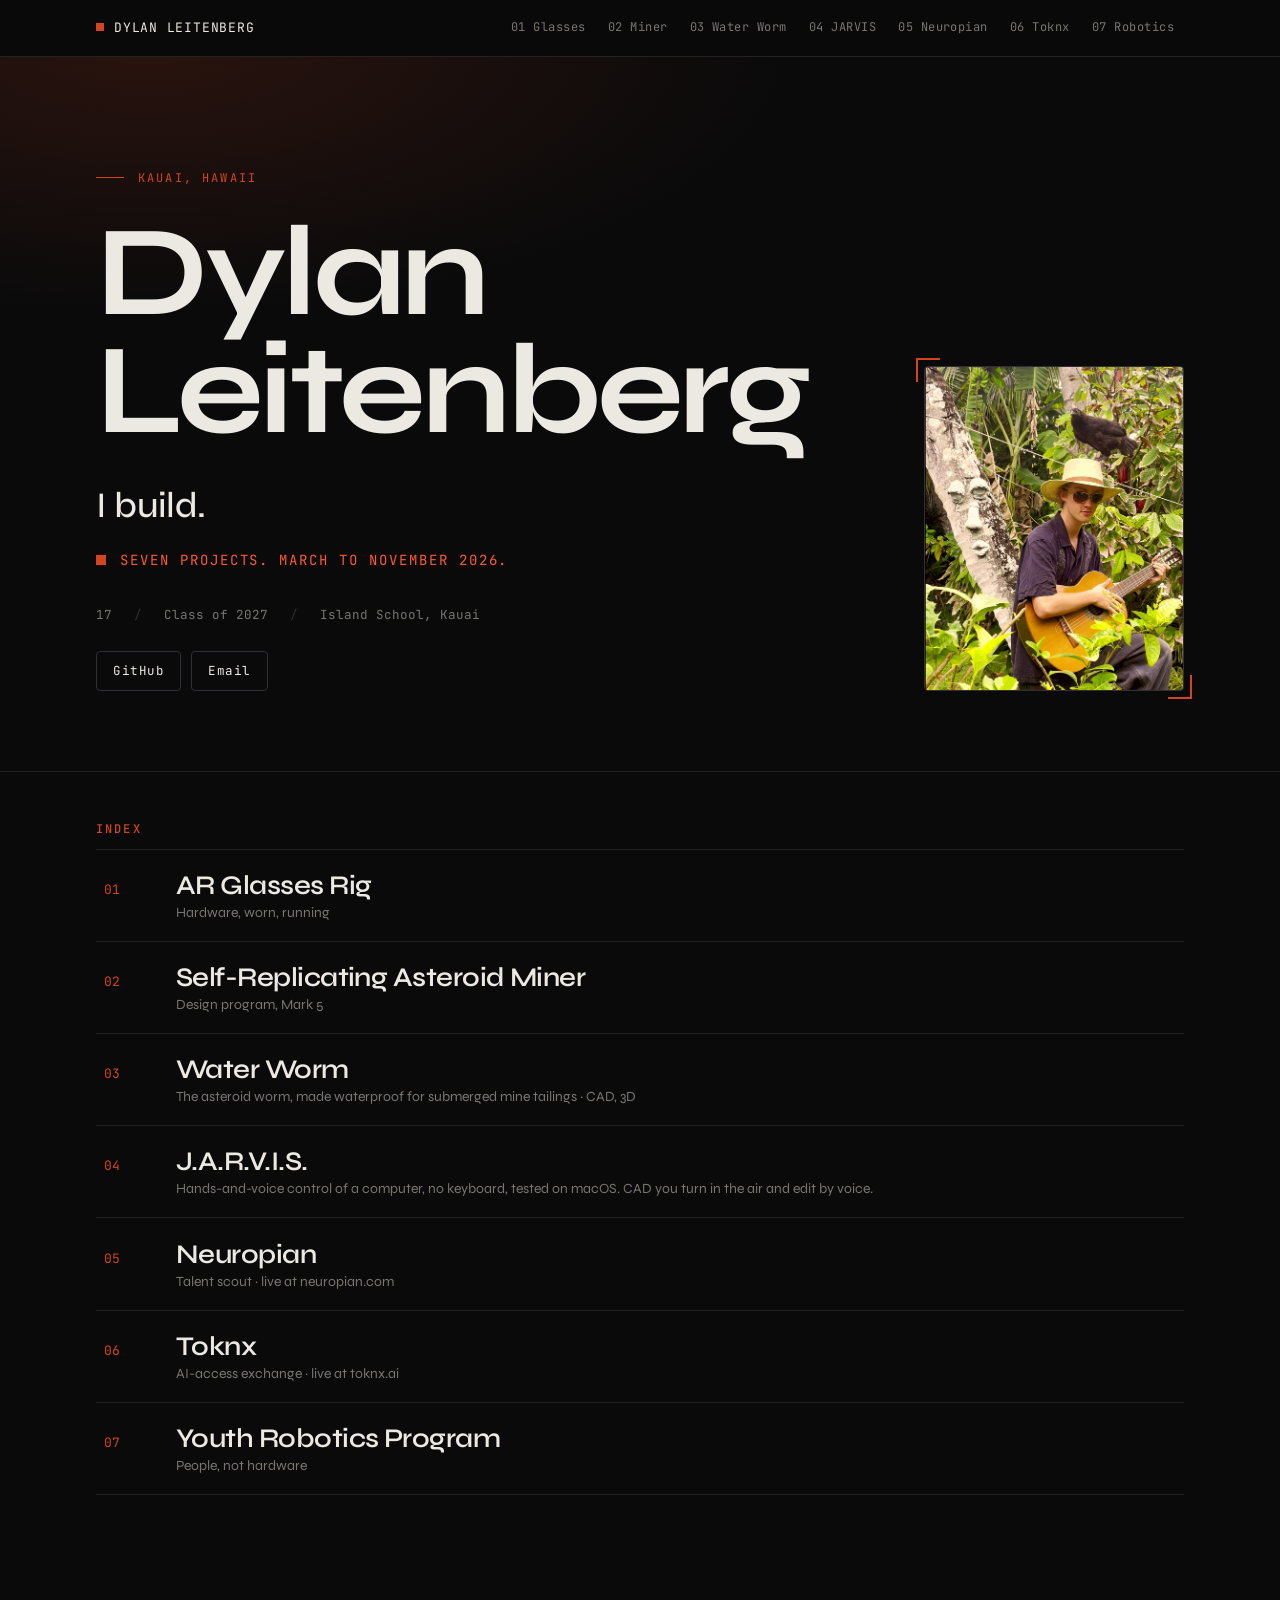
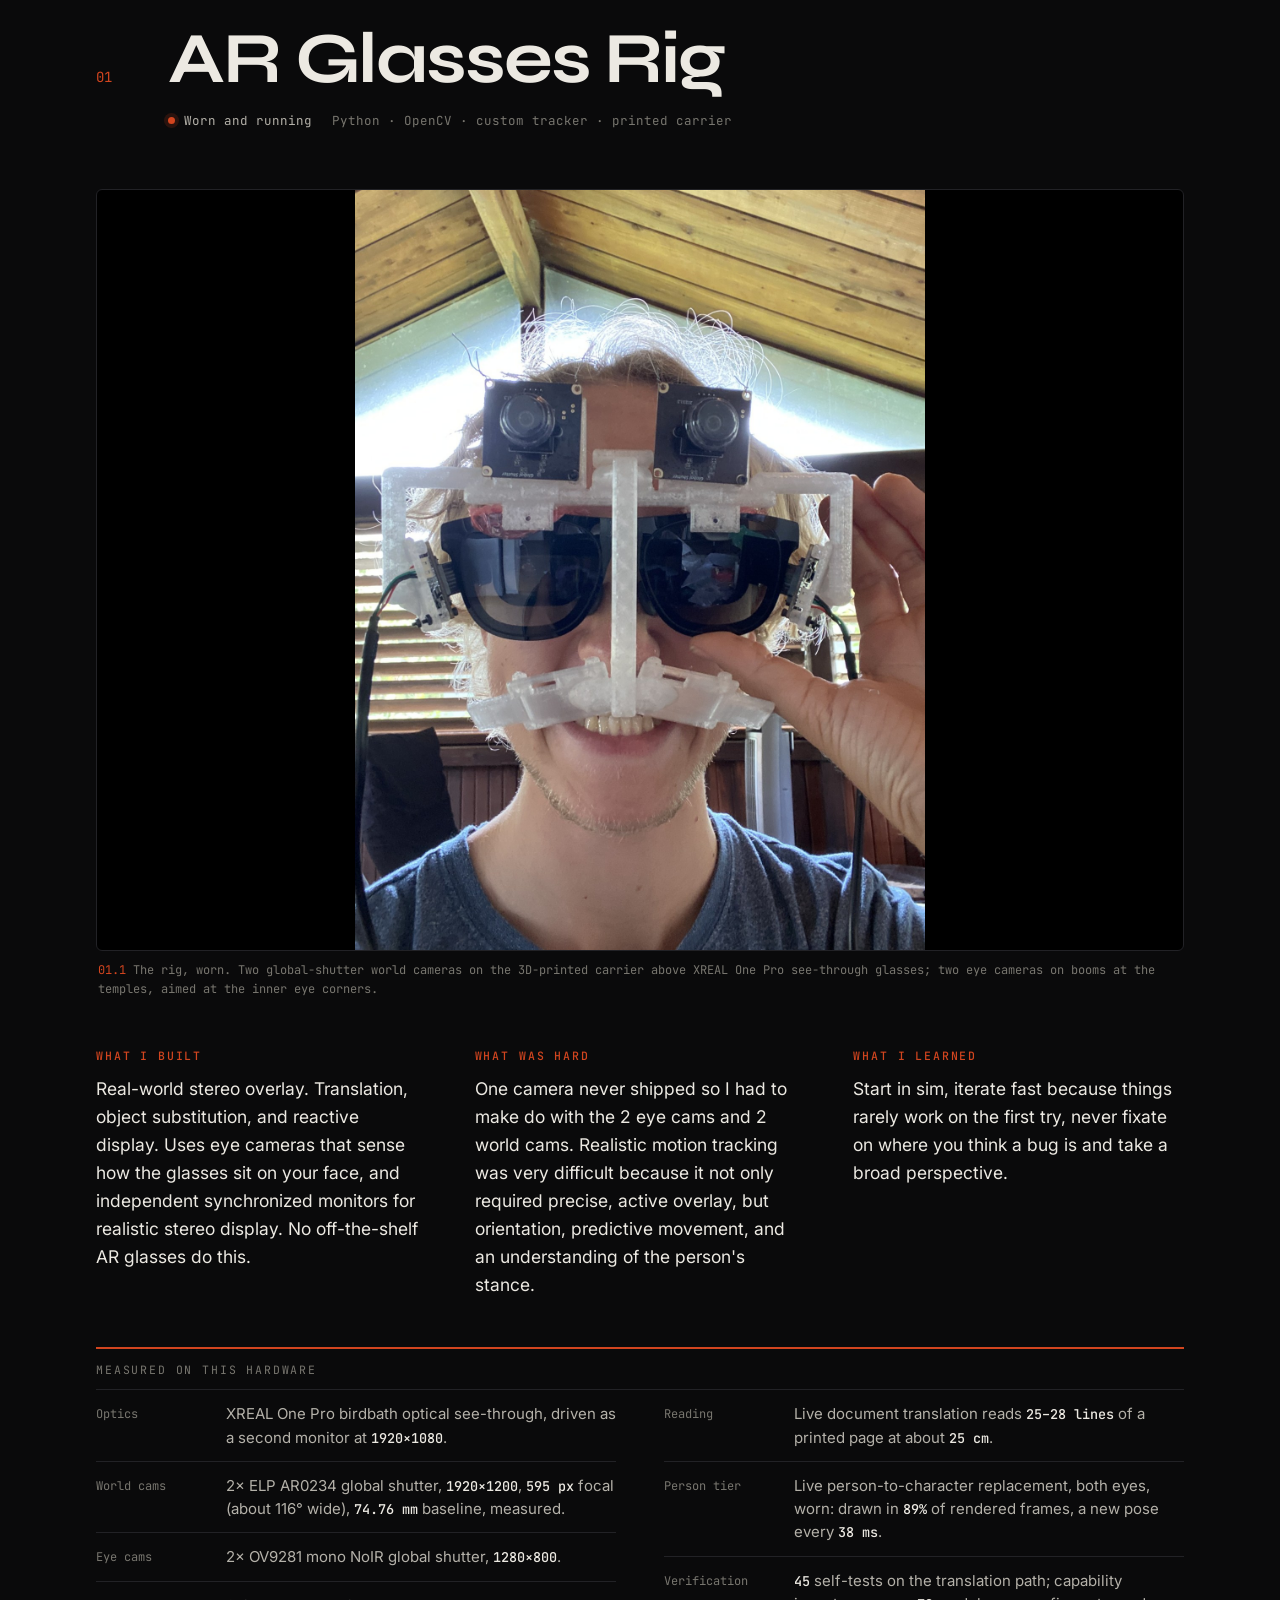
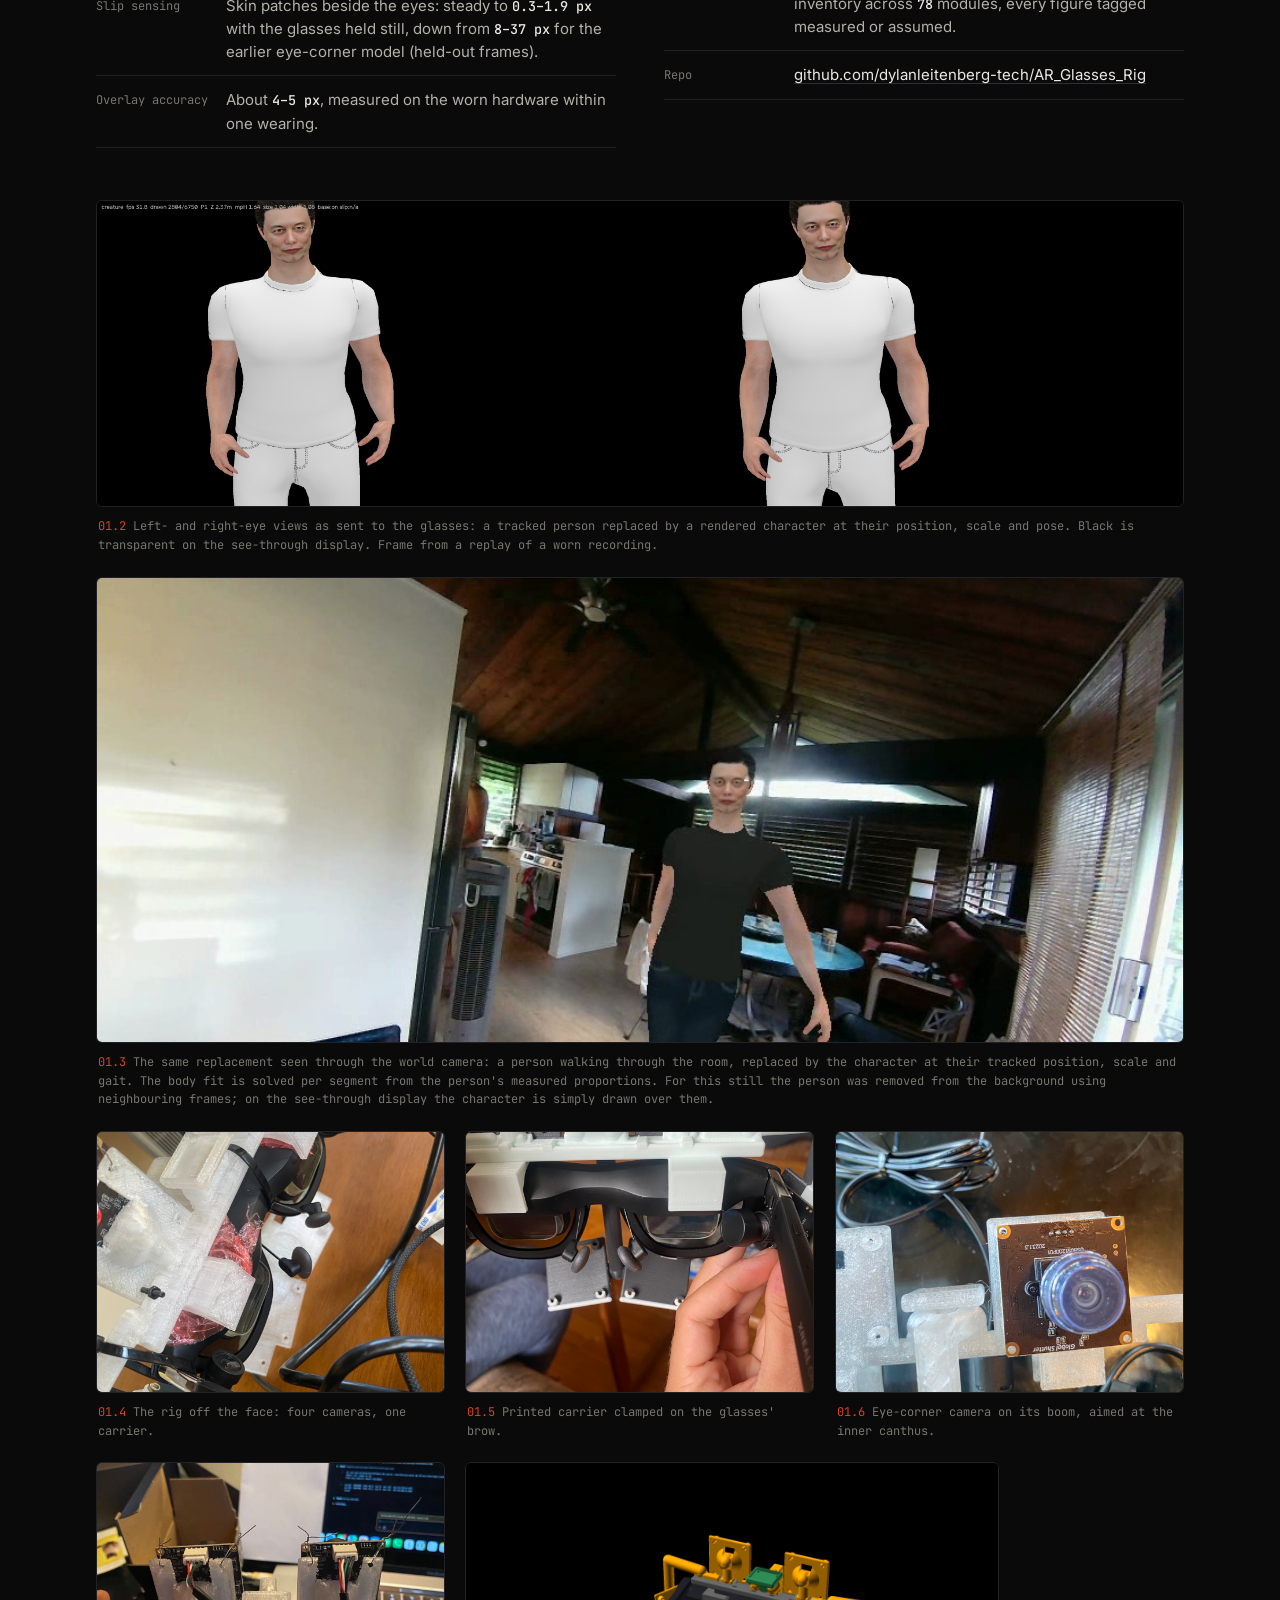
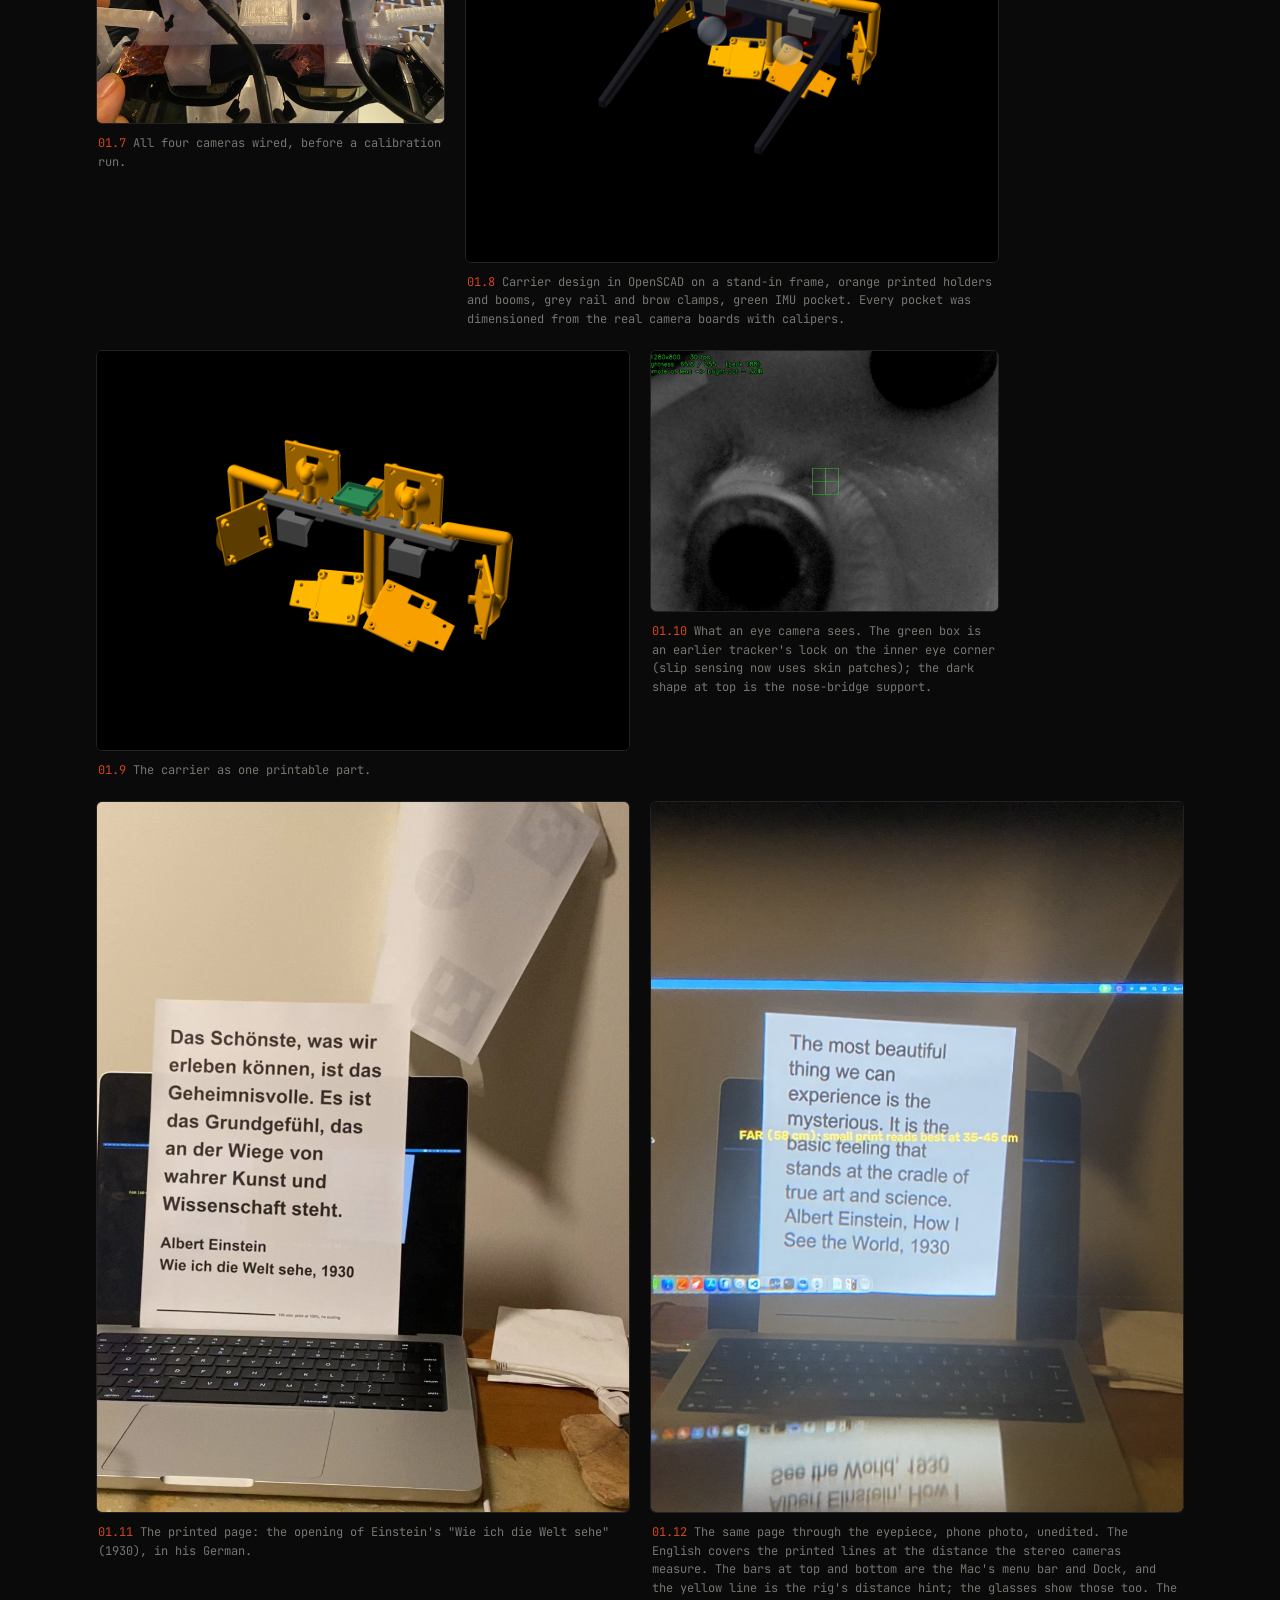
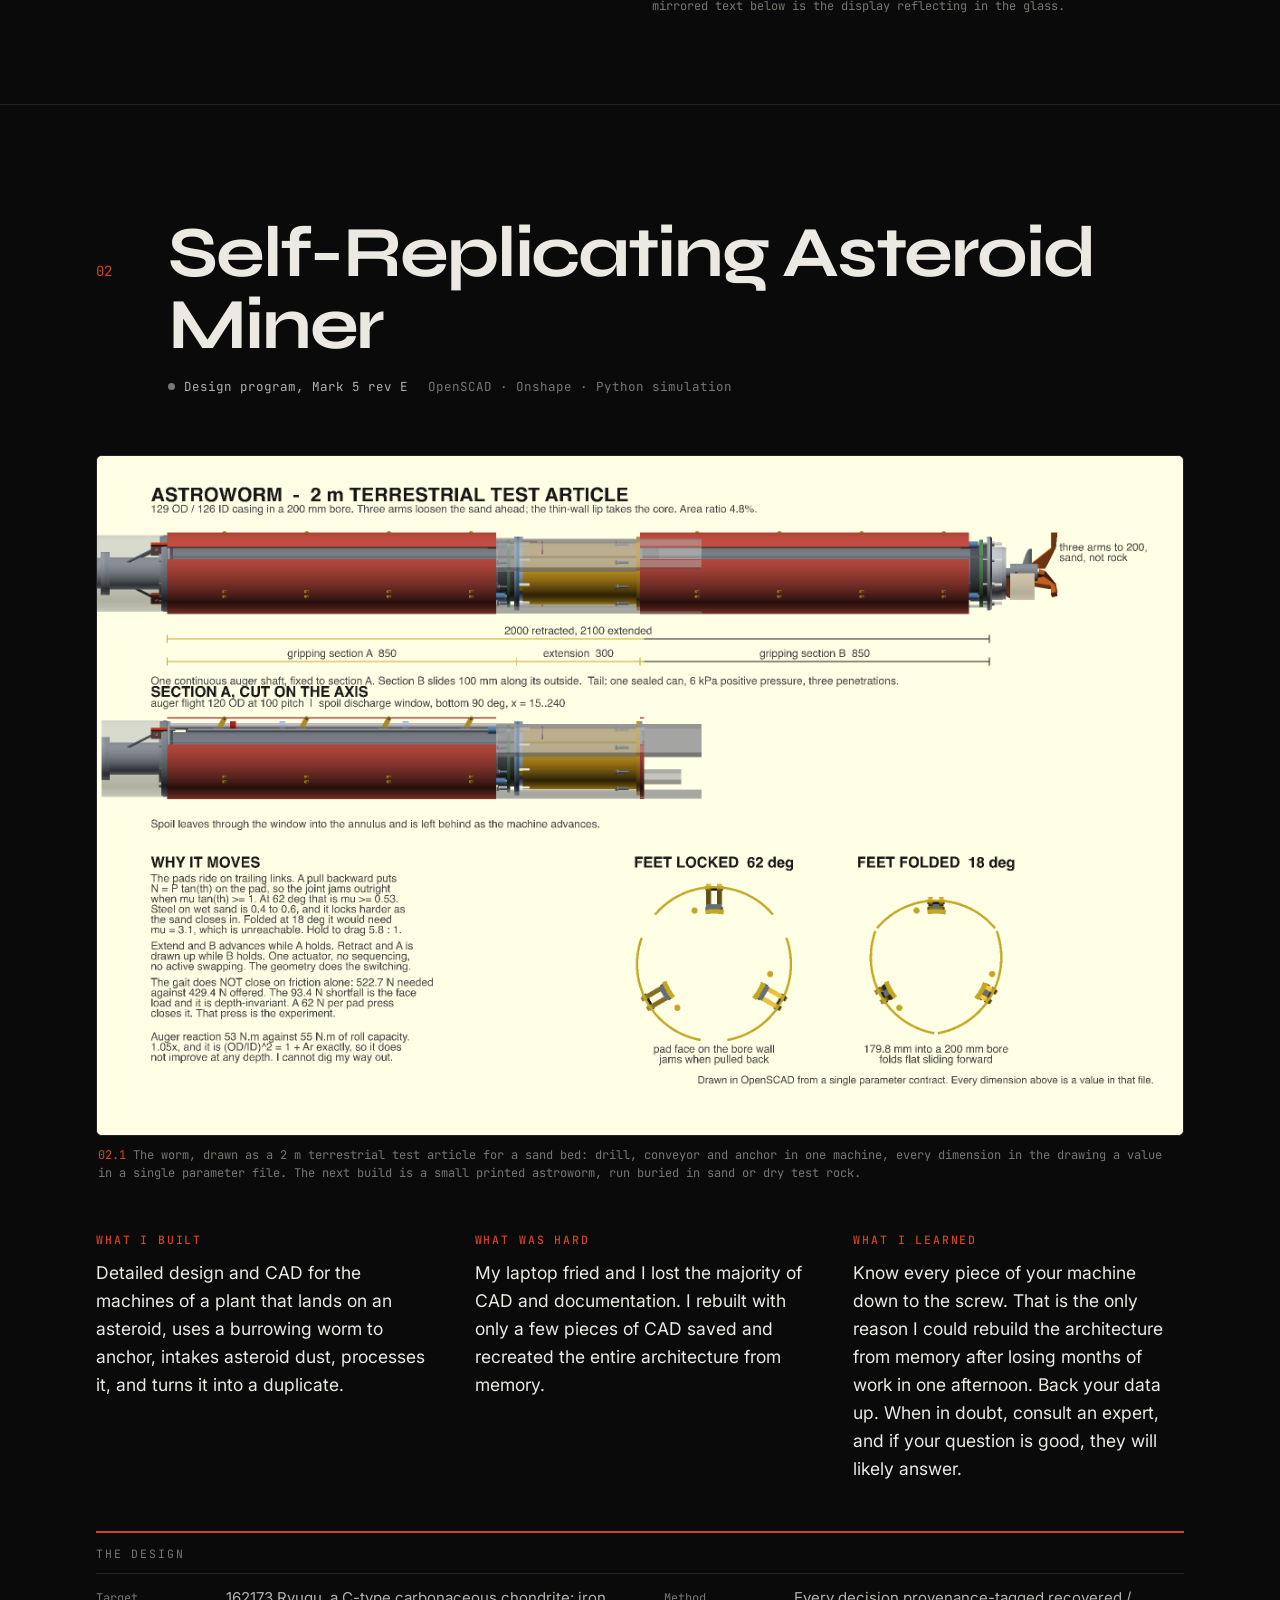
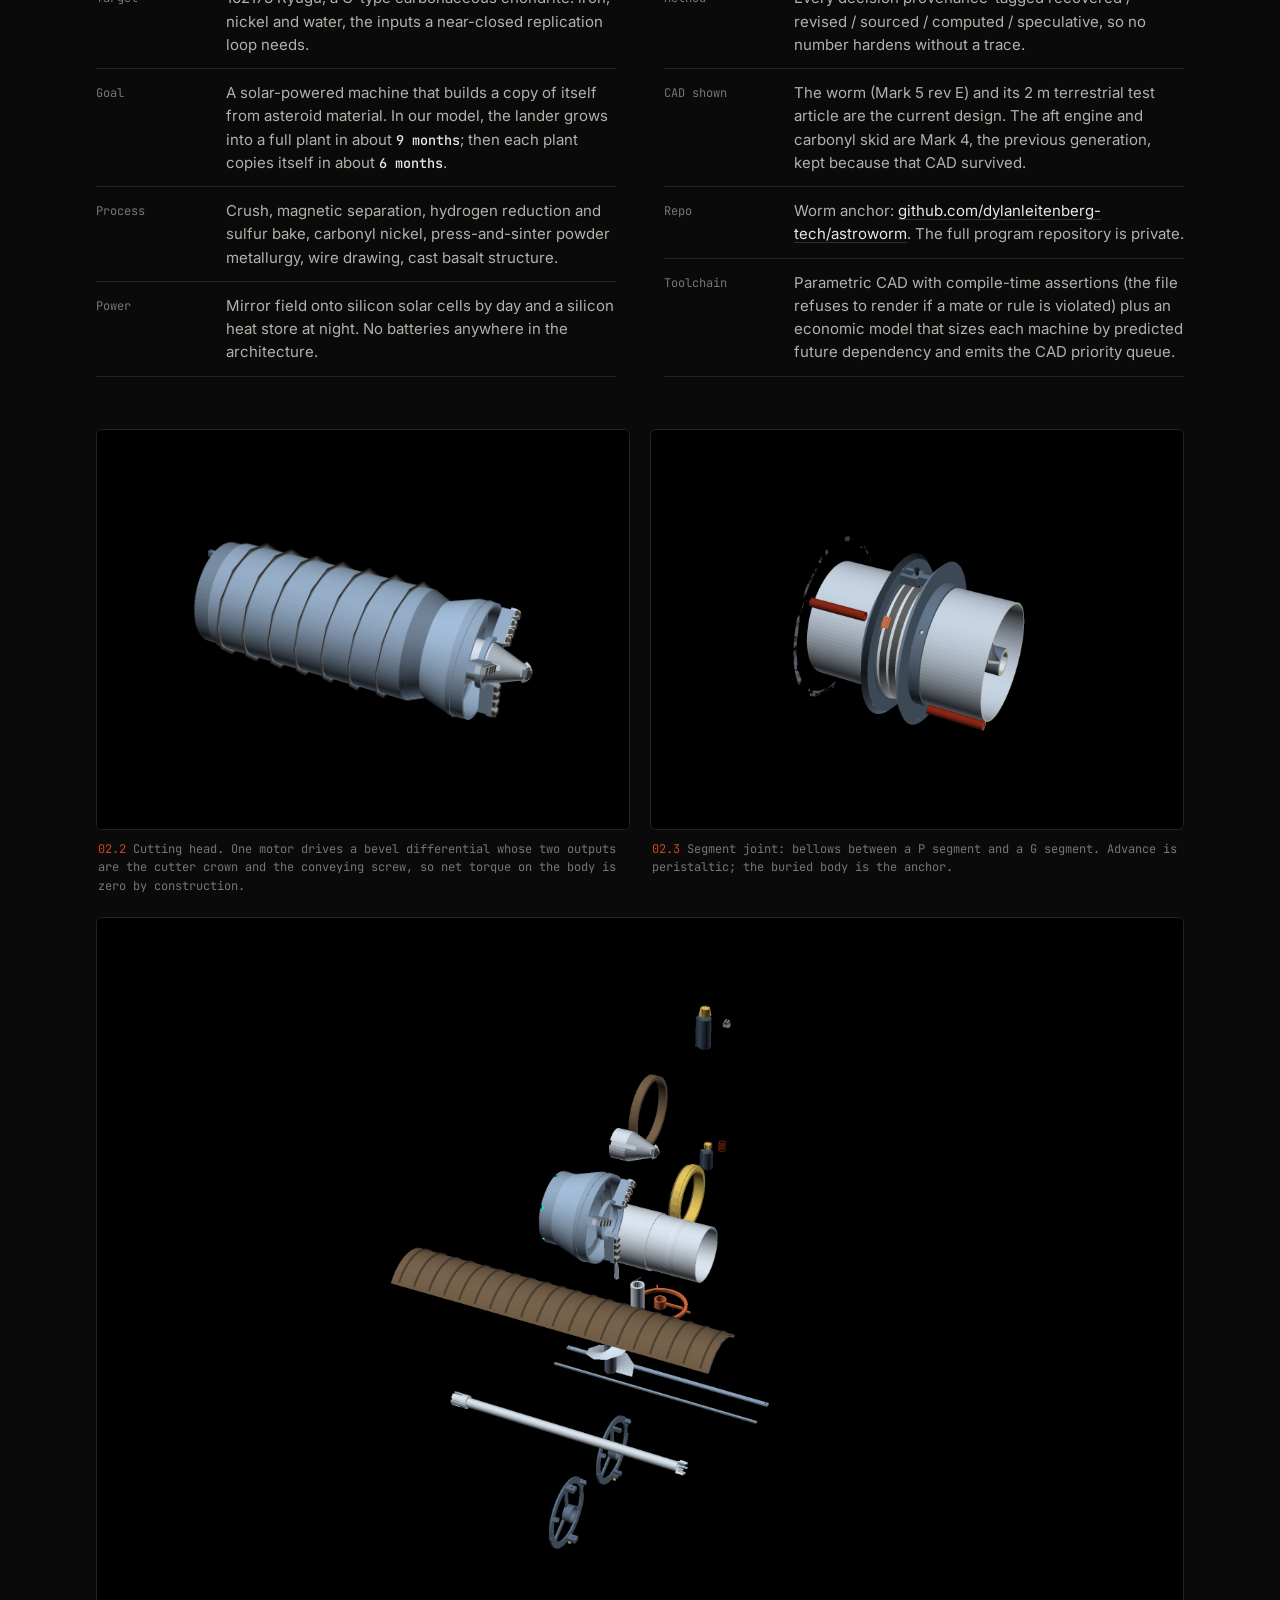
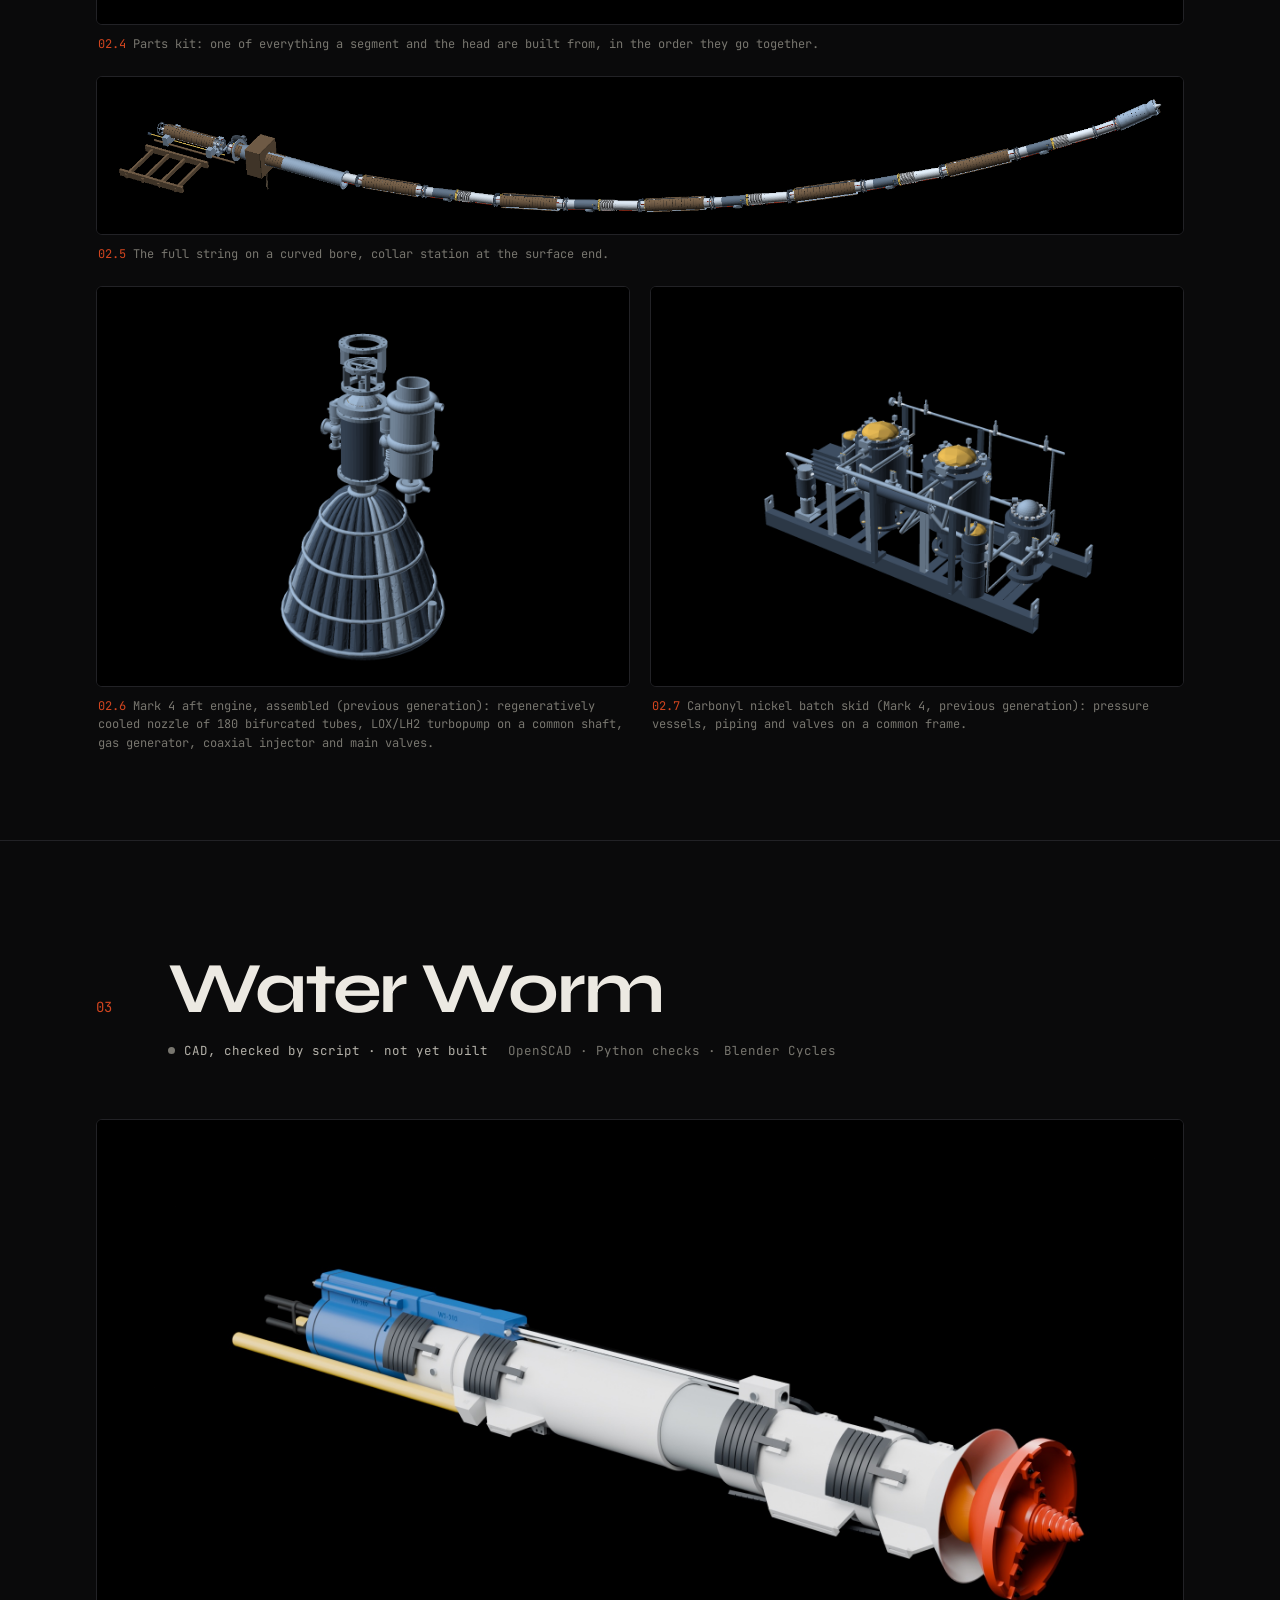
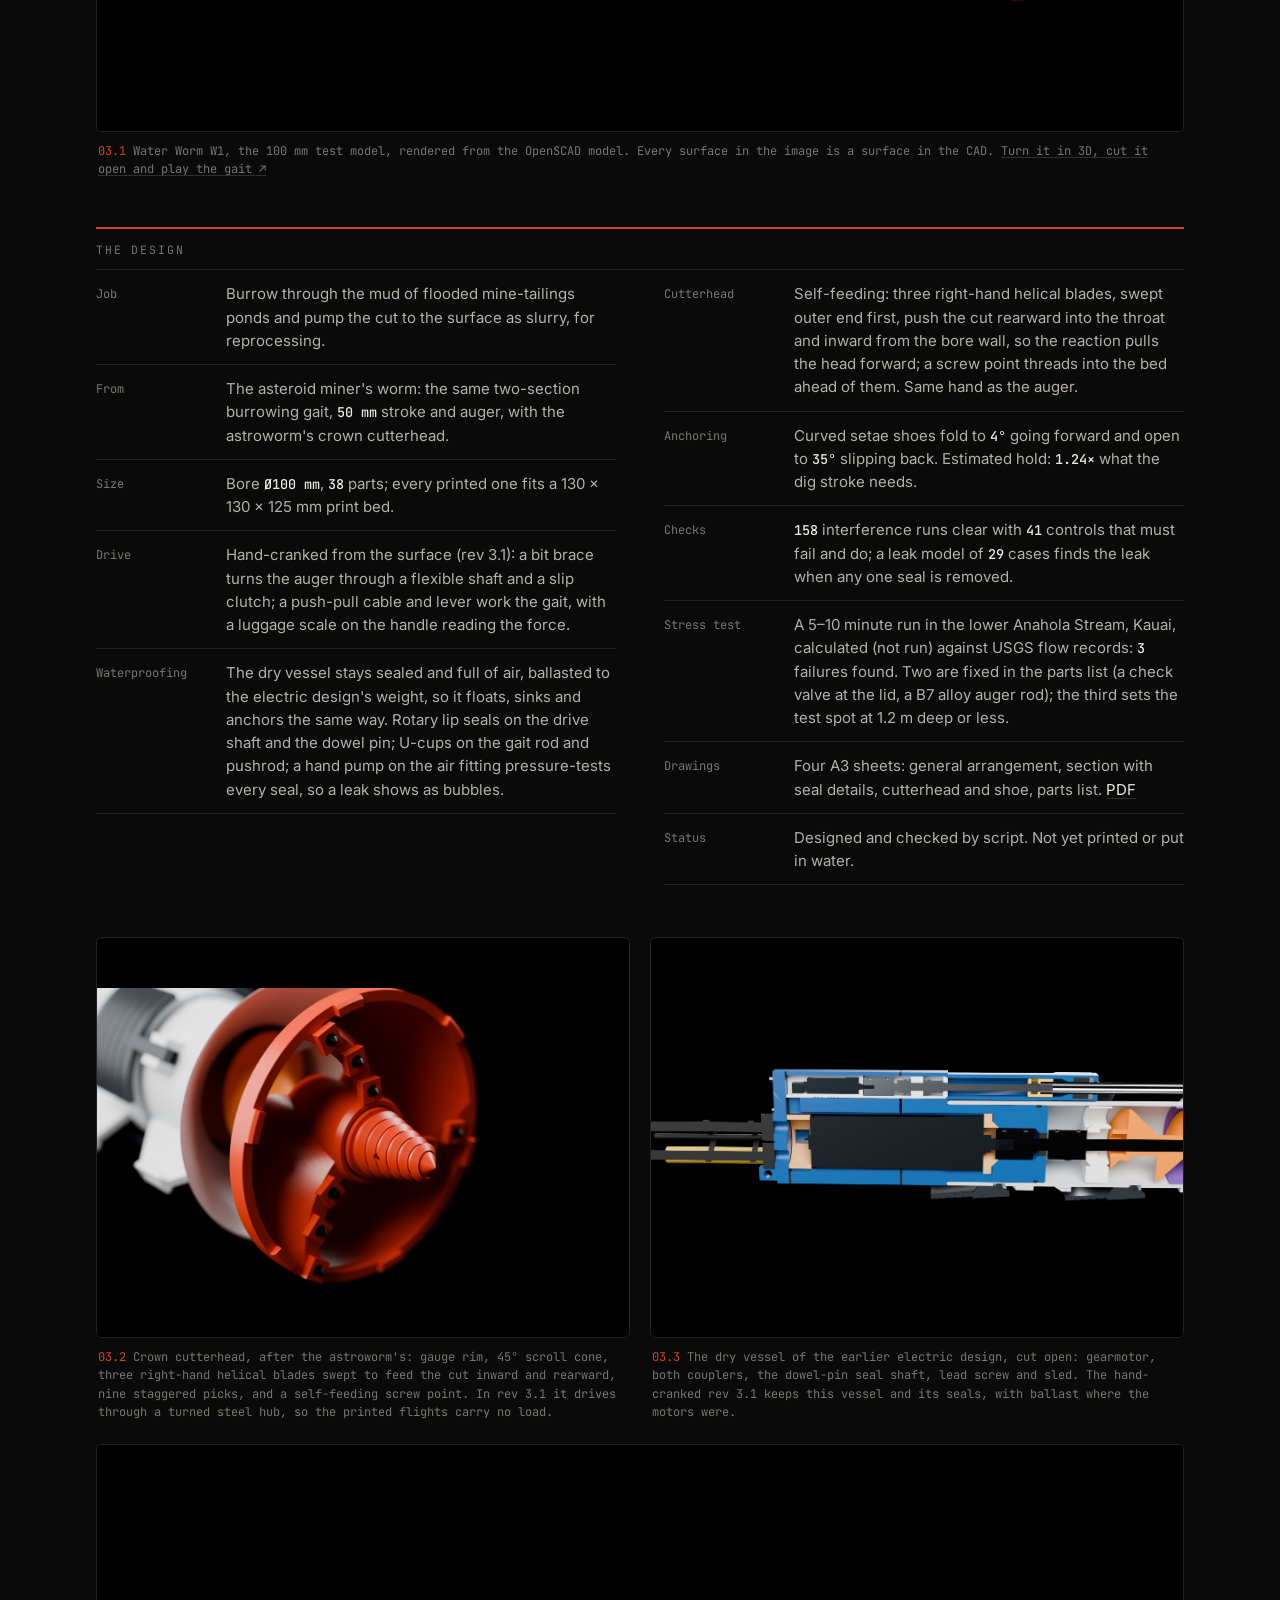
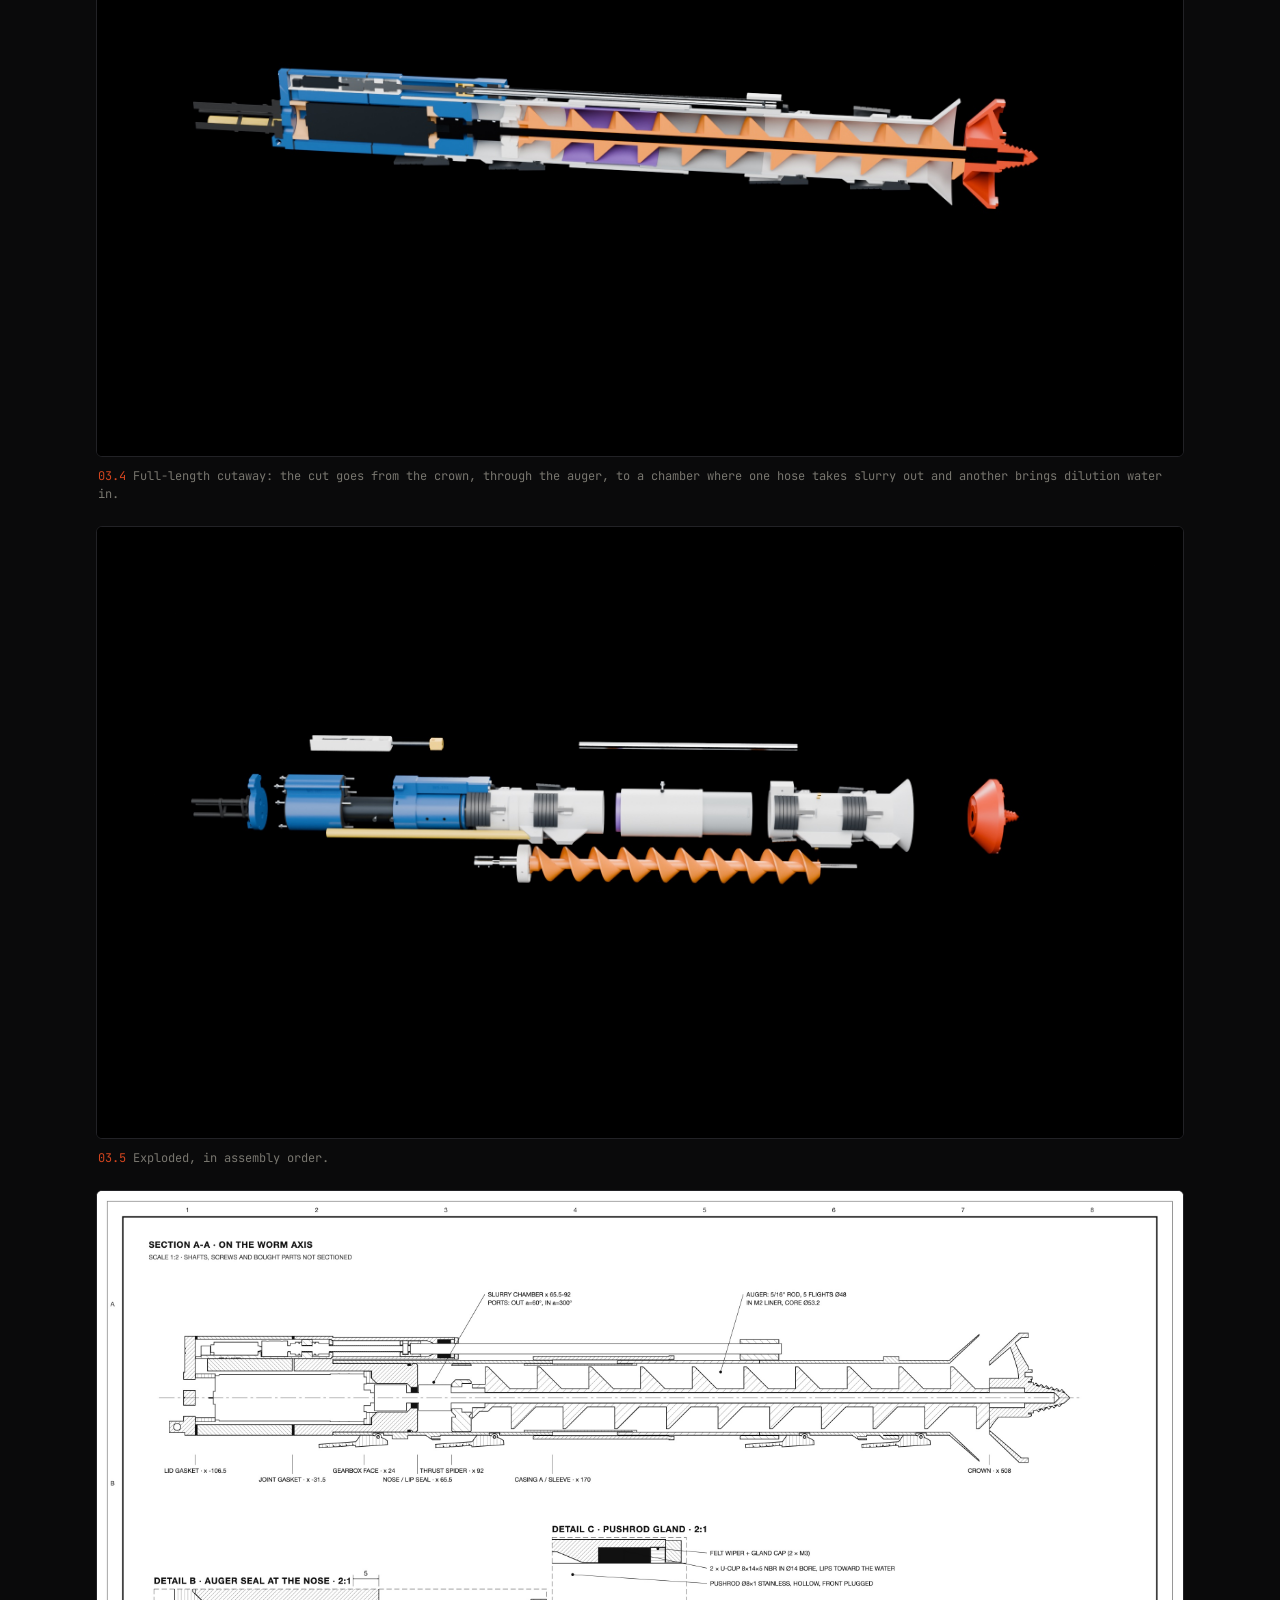
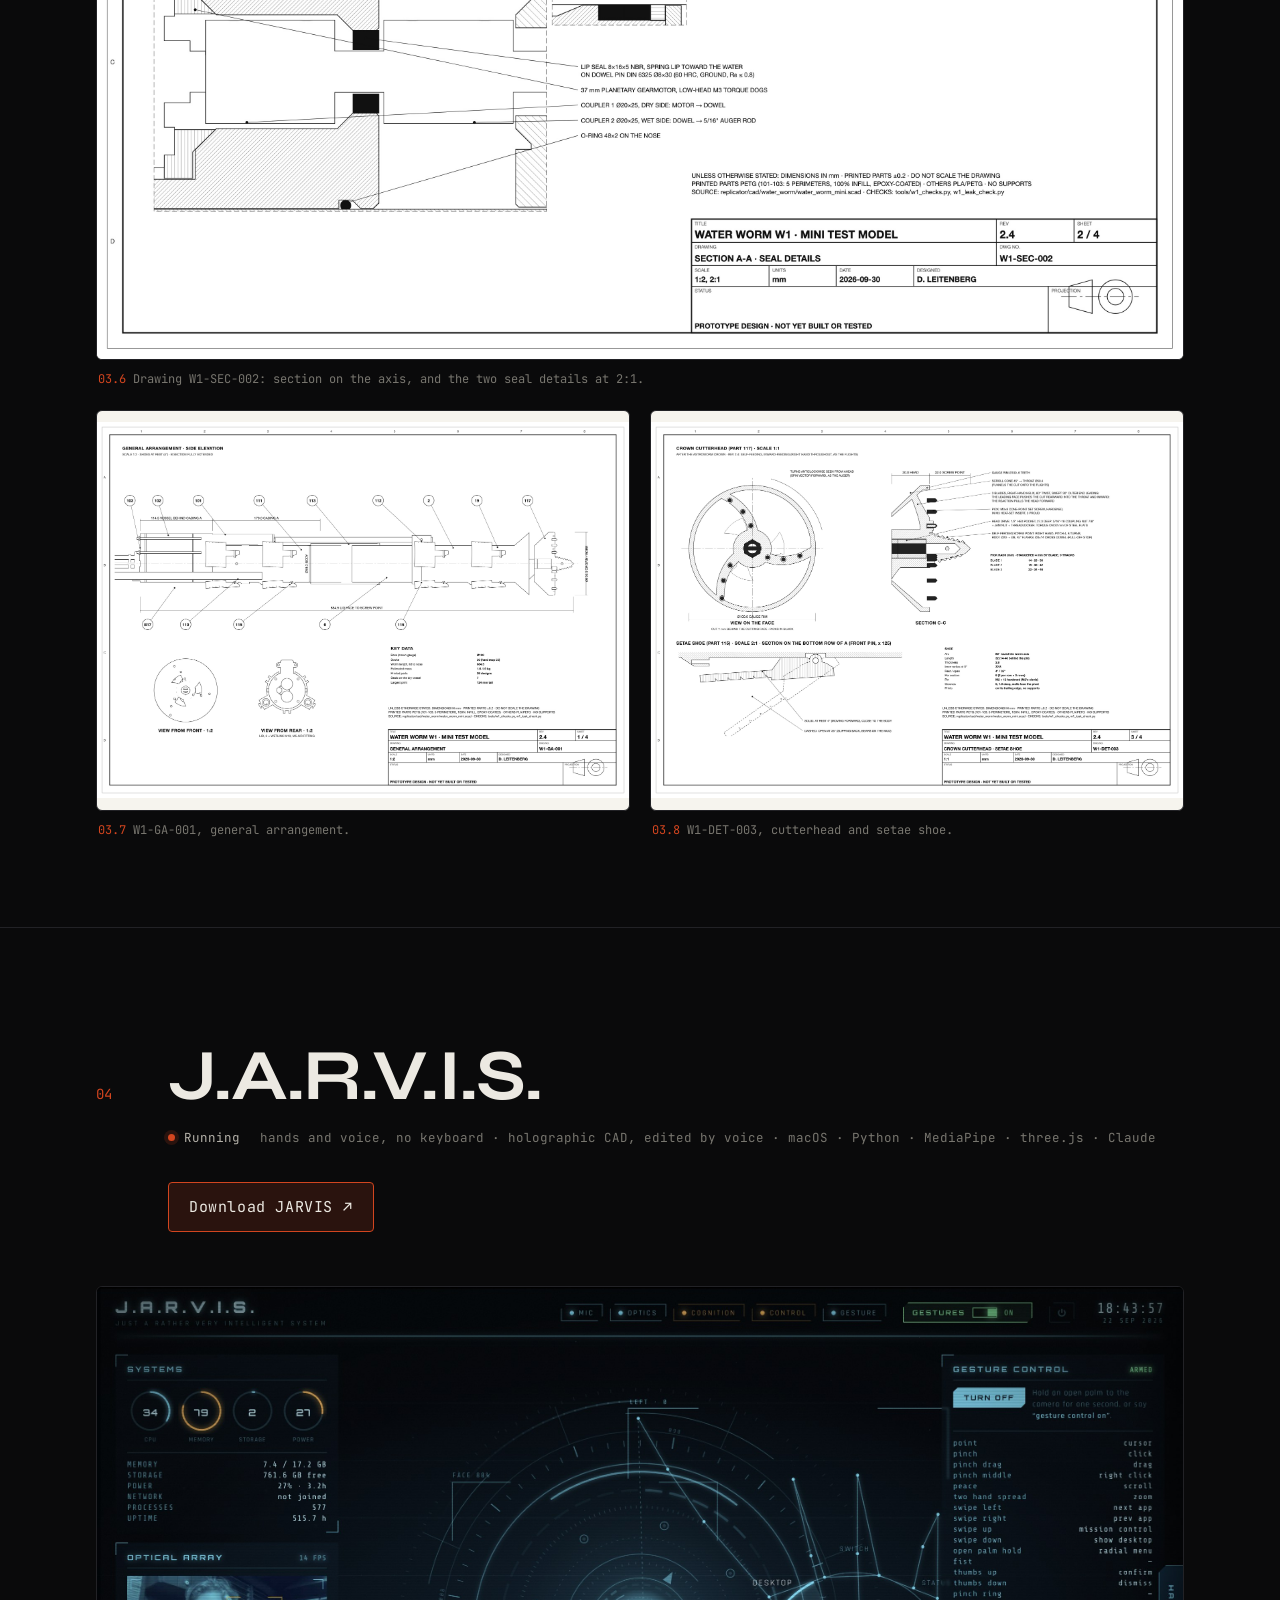
==== commit 55ad21d6: "Neuropian section: Live, Falcon/Talent/Profiles rows from neuropian.com (138,625 people, 3,088 proje" ====
--- a/index.html
+++ b/index.html
@@ -42,7 +42,7 @@
       <h1>Dylan<br>Leitenberg</h1>
 
       <p class="tagline">I build.</p>
-      <p class="velocity">Seven projects. March to October 2026.</p>
+      <p class="velocity">Seven projects. March to November 2026.</p>
 
       <div class="meta">
         <span>17</span>
@@ -68,7 +68,7 @@
       <li><a href="#asteroid-miner"><span class="n">02</span><span class="t">Self-Replicating Asteroid Miner<small>Design program, Mark 5</small></span><span class="arrow">↗</span></a></li>
       <li><a href="#water-worm"><span class="n">03</span><span class="t">Water Worm<small>The asteroid worm, made waterproof for submerged mine tailings · CAD, 3D</small></span><span class="arrow">↗</span></a></li>
       <li><a href="#jarvis"><span class="n">04</span><span class="t">J.A.R.V.I.S.<small>Hands-and-voice control of a computer, no keyboard, tested on macOS. CAD you turn in the air and edit by voice.</small></span><span class="arrow">↗</span></a></li>
-      <li><a href="#neuropian"><span class="n">05</span><span class="t">Neuropian<small>Talent scout · research prototype</small></span><span class="arrow">↗</span></a></li>
+      <li><a href="#neuropian"><span class="n">05</span><span class="t">Neuropian<small>Talent scout · live at neuropian.com</small></span><span class="arrow">↗</span></a></li>
       <li><a href="#toknx"><span class="n">06</span><span class="t">Toknx<small>AI-access exchange · live at toknx.ai</small></span><span class="arrow">↗</span></a></li>
       <li><a href="#robotics"><span class="n">07</span><span class="t">Youth Robotics Program<small>People, not hardware</small></span><span class="arrow">↗</span></a></li>
     </ol>
@@ -386,16 +386,20 @@
     <div class="p-head">
       <span class="n">05</span>
       <h2>Neuropian</h2>
-      <p class="lede"><span class="status">Research prototype</span><span>Python · public APIs · local open-weight model</span><span><a href="https://neuropian.com">neuropian.com</a></span></p>
+      <p class="lede"><span class="status live">Live</span><span>Python · Supabase · Cloudflare · public APIs</span></p>
+      <p class="visit-row"><a class="visit" href="https://neuropian.com">Visit neuropian.com <span aria-hidden="true">↗</span></a></p>
     </div>
 
     <div class="cols">
       <dl class="specs">
         <div class="h">What it is</div>
         <div><dt>Premise</dt><dd>Find strong engineers and mathematicians by their public work: contest records, math answers, and code that maintainers merged.</dd></div>
-        <div><dt>Built</dt><dd>A scout over Codeforces, AtCoder, Math Stack Exchange and GitHub, with out-of-time back-tests, and dossiers written by a model running on my laptop. Before it, from March to September 2026: a six-language site with accounts, a database and chat, now retired.</dd></div>
-        <div><dt>Result</dt><dd>Back-tested on <strong>11,088</strong> Codeforces players, with traits picked on 2022–24 and tested unchanged on 2024–26: among players of equal rating, it ranked future breakthroughs at <strong>0.65</strong> AUC vs 0.60 for rating alone. Contributor list: <strong>1,857</strong> people across <strong>31</strong> open-source projects (18 Oct run); <strong>30</strong> dossiers written.</dd></div>
-        <div><dt>Where</dt><dd><a href="https://neuropian.com">neuropian.com</a></dd></div>
+        <div><dt>Falcon</dt><dd>The scout. It reads public work in major open-source projects, programming contests and math Q&amp;A, and finds people whose work experts accepted but few people follow. It has read the merged work of <strong>138,625</strong> people across <strong>3,088</strong> open-source projects.</dd></div>
+        <div><dt>Talent</dt><dd>Profiles drafted from each person's own work, published only after they say yes, and searchable by meaning at neuropian.com/talent. Companies tell us the role; we introduce people who have already done that kind of work, with links to the proof.</dd></div>
+        <div><dt>Profiles</dt><dd><strong>438</strong> published profiles (3 Nov 2026), each with the person's own yes: open-source engineers and research-paper authors.</dd></div>
+        <div><dt>Result</dt><dd>Back-tested on <strong>11,088</strong> Codeforces players, with traits picked on 2022–24 and tested unchanged on 2024–26: among players of equal rating, it ranked future breakthroughs at <strong>0.65</strong> AUC vs 0.60 for rating alone.</dd></div>
+        <div><dt>Site</dt><dd>Six languages, with accounts, a members' room for chat, problems and builds, and projects that members join for credits, with a reviewer checking each contribution.</dd></div>
+        <div><dt>Status</dt><dd>Live at neuropian.com.</dd></div>
       </dl>
       <div class="prose">
         <h4>What I learned</h4>
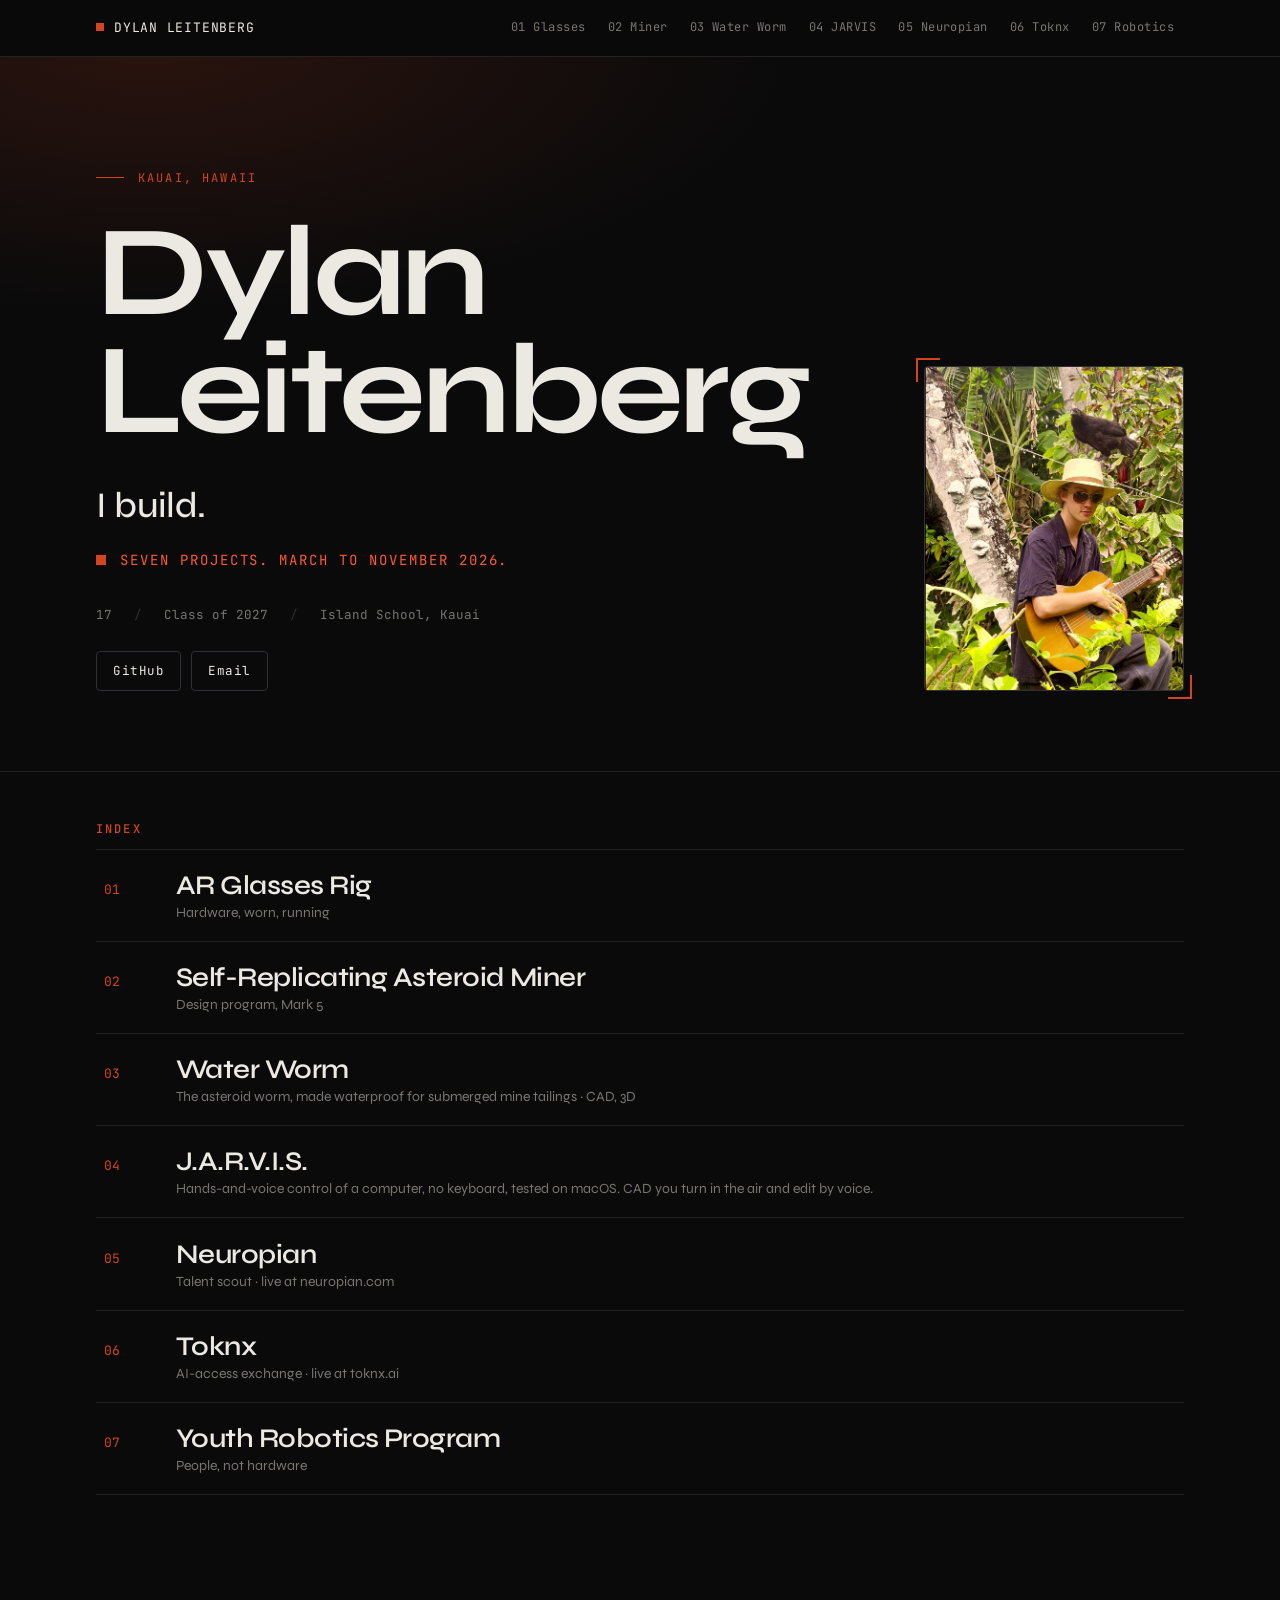
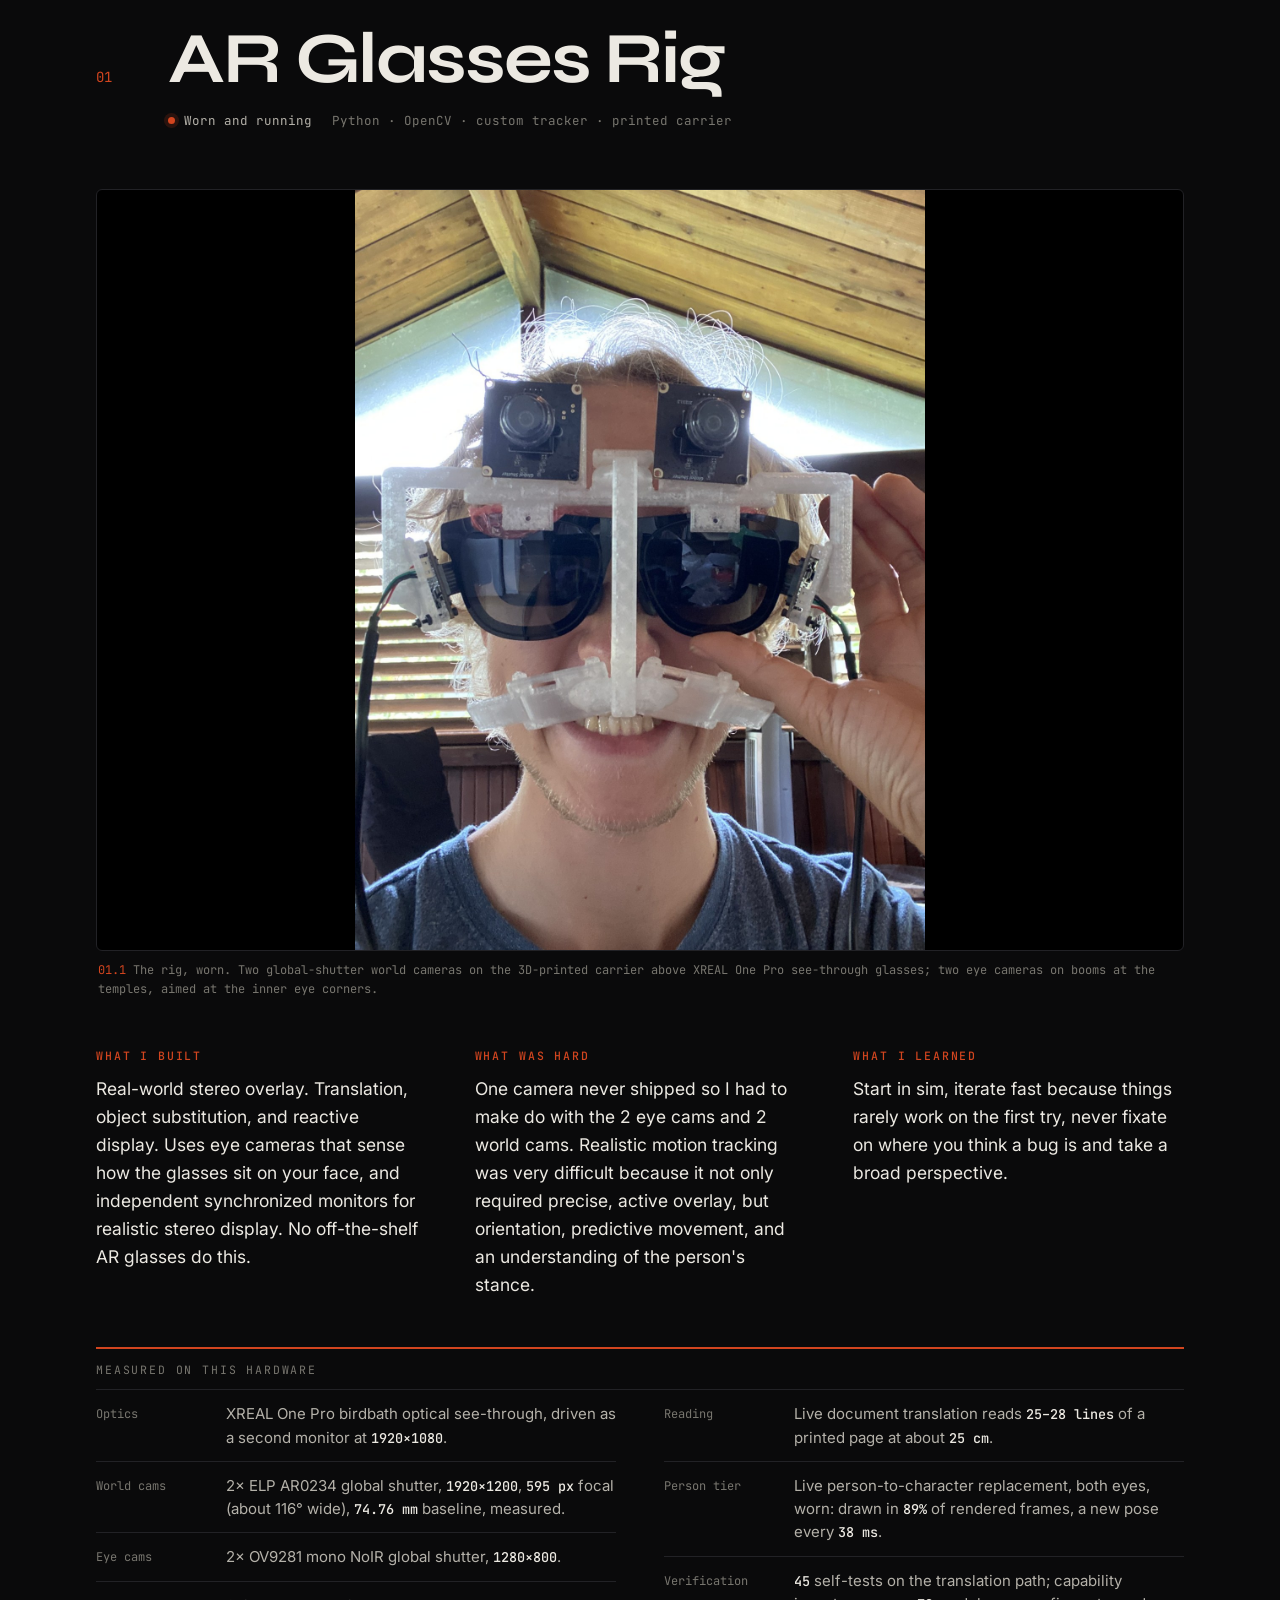
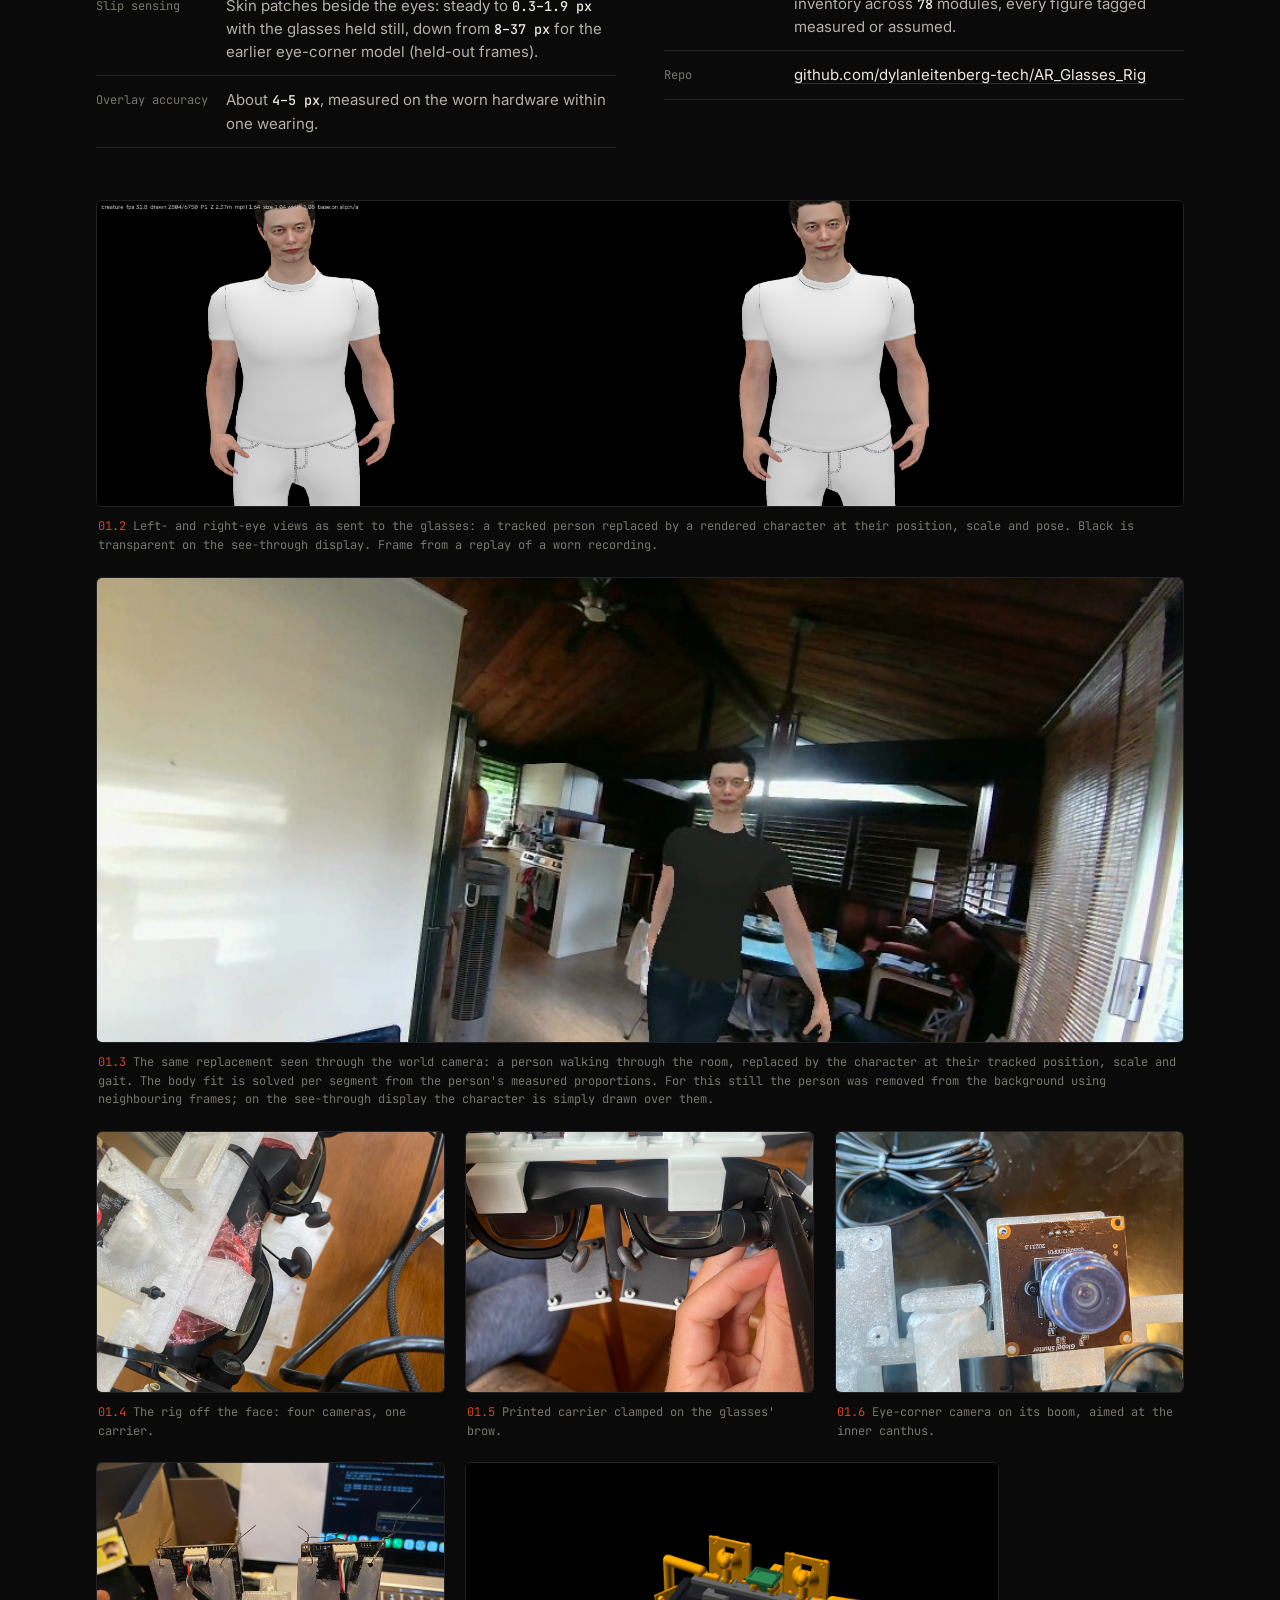
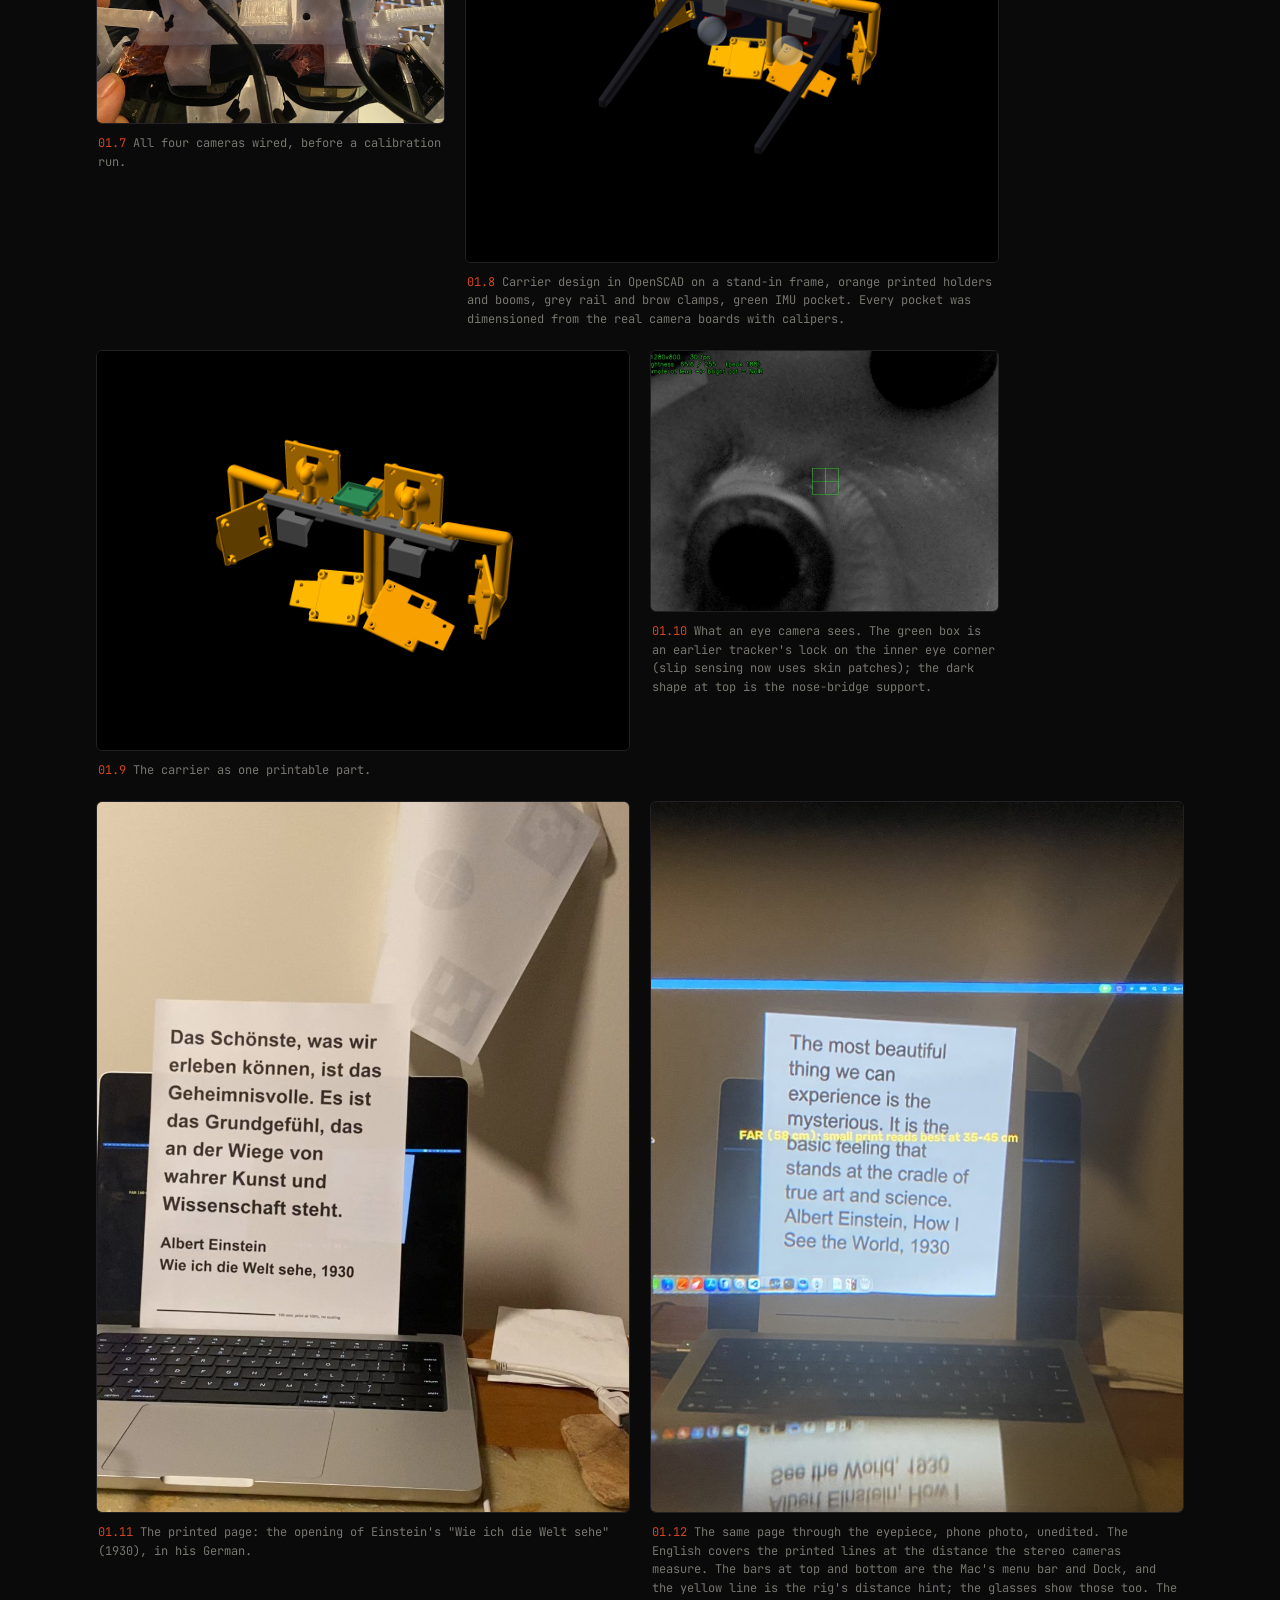
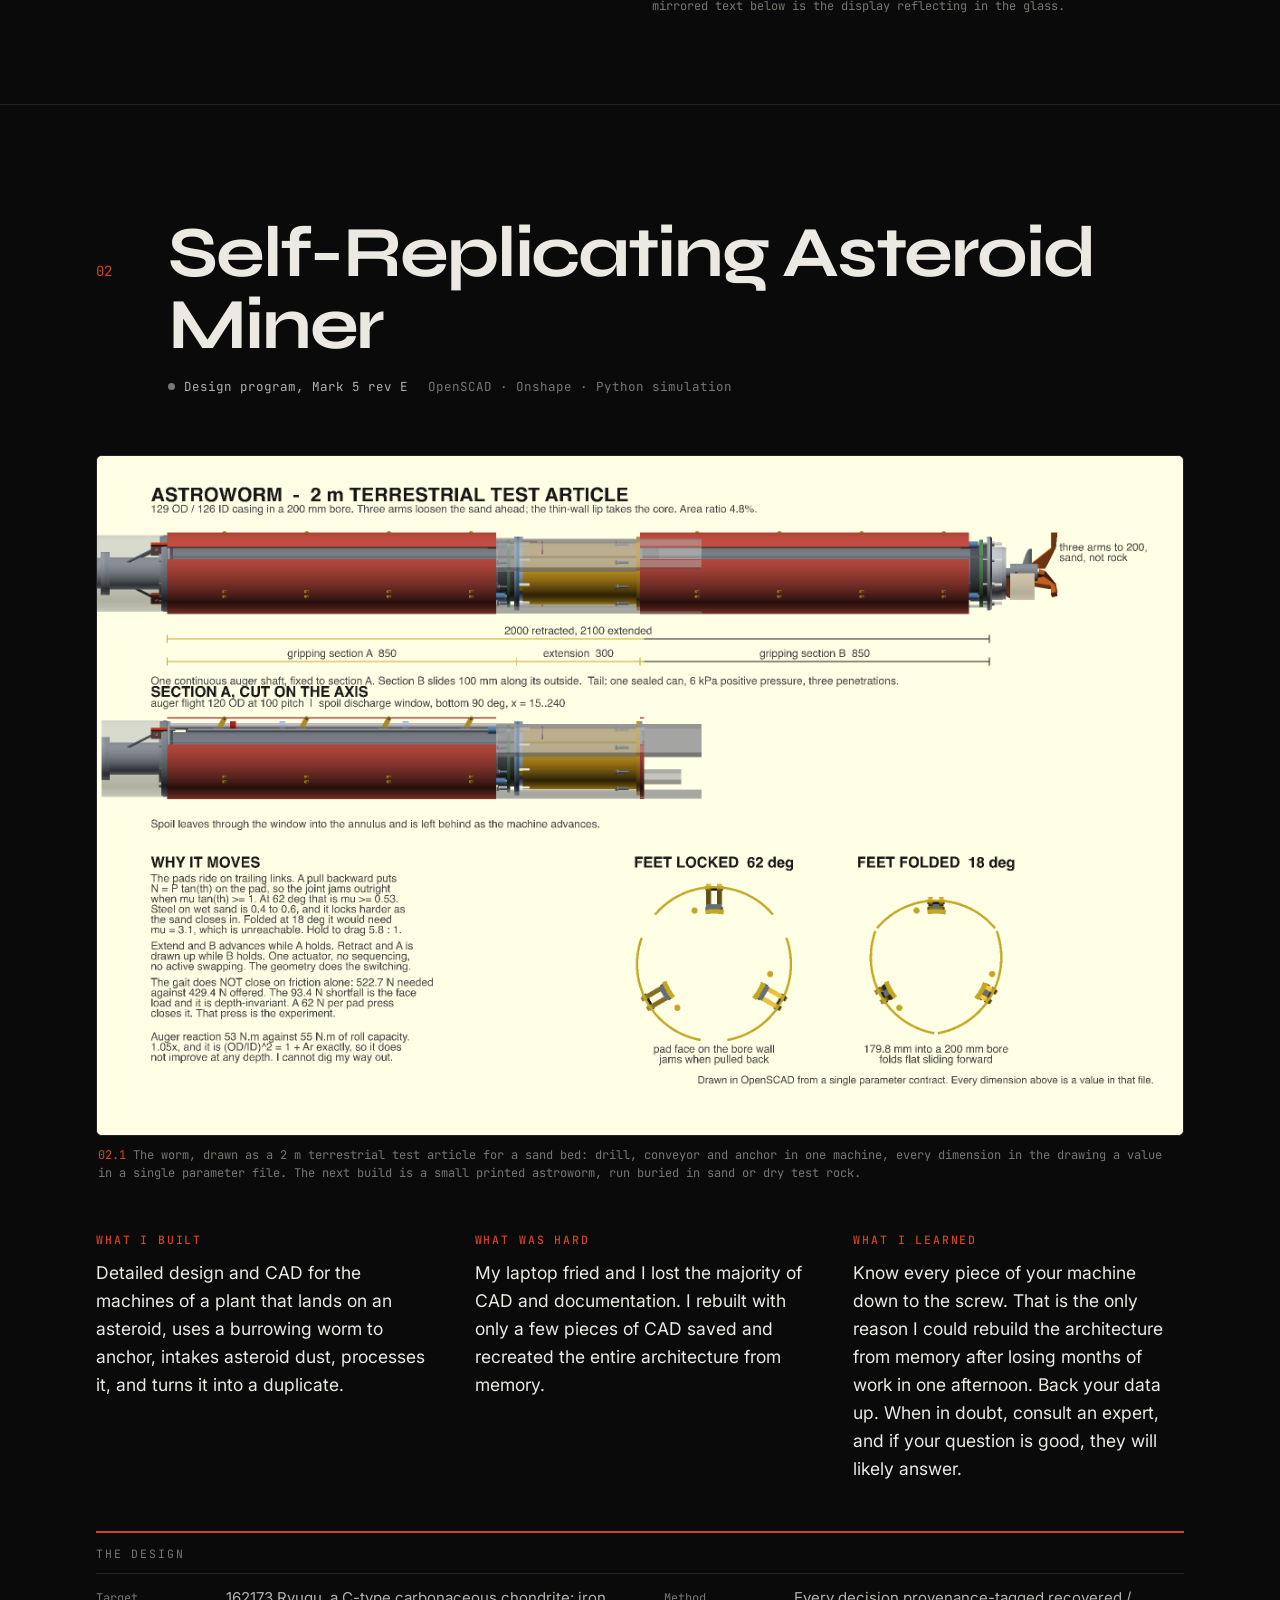
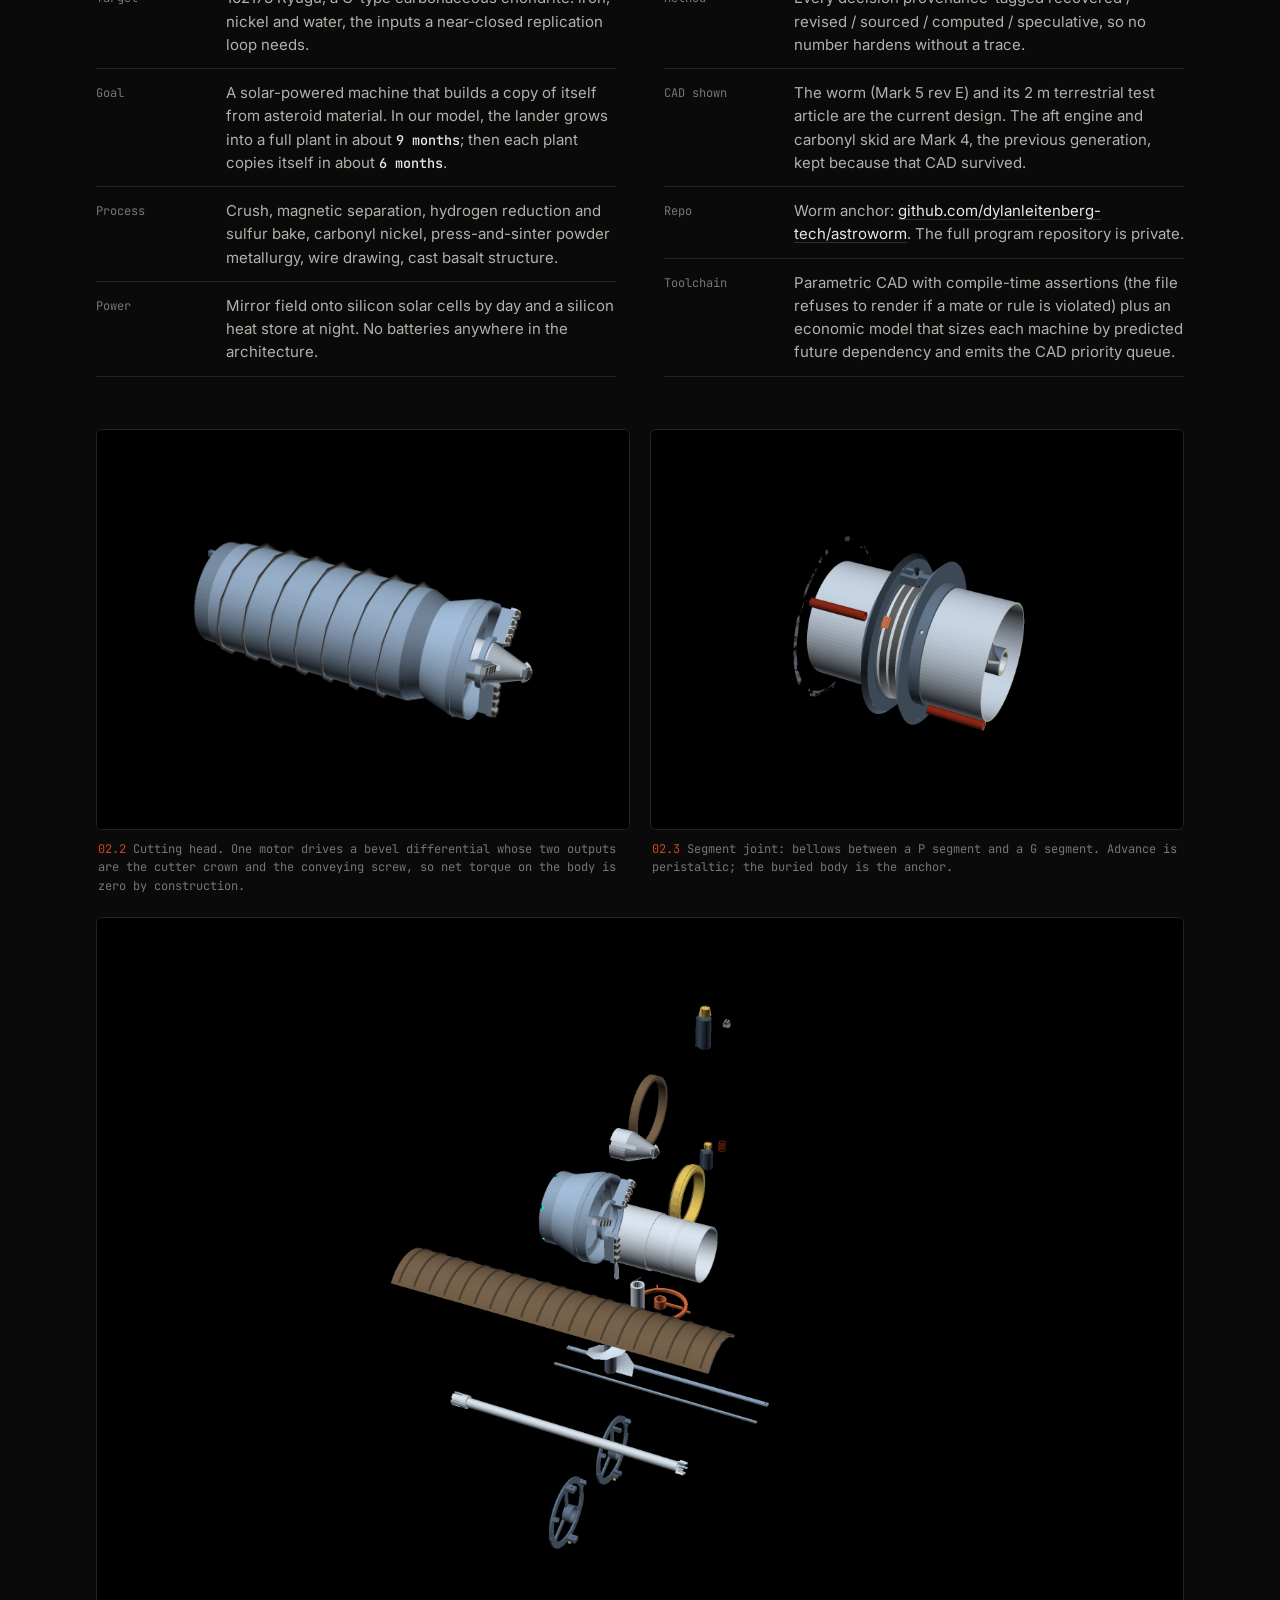
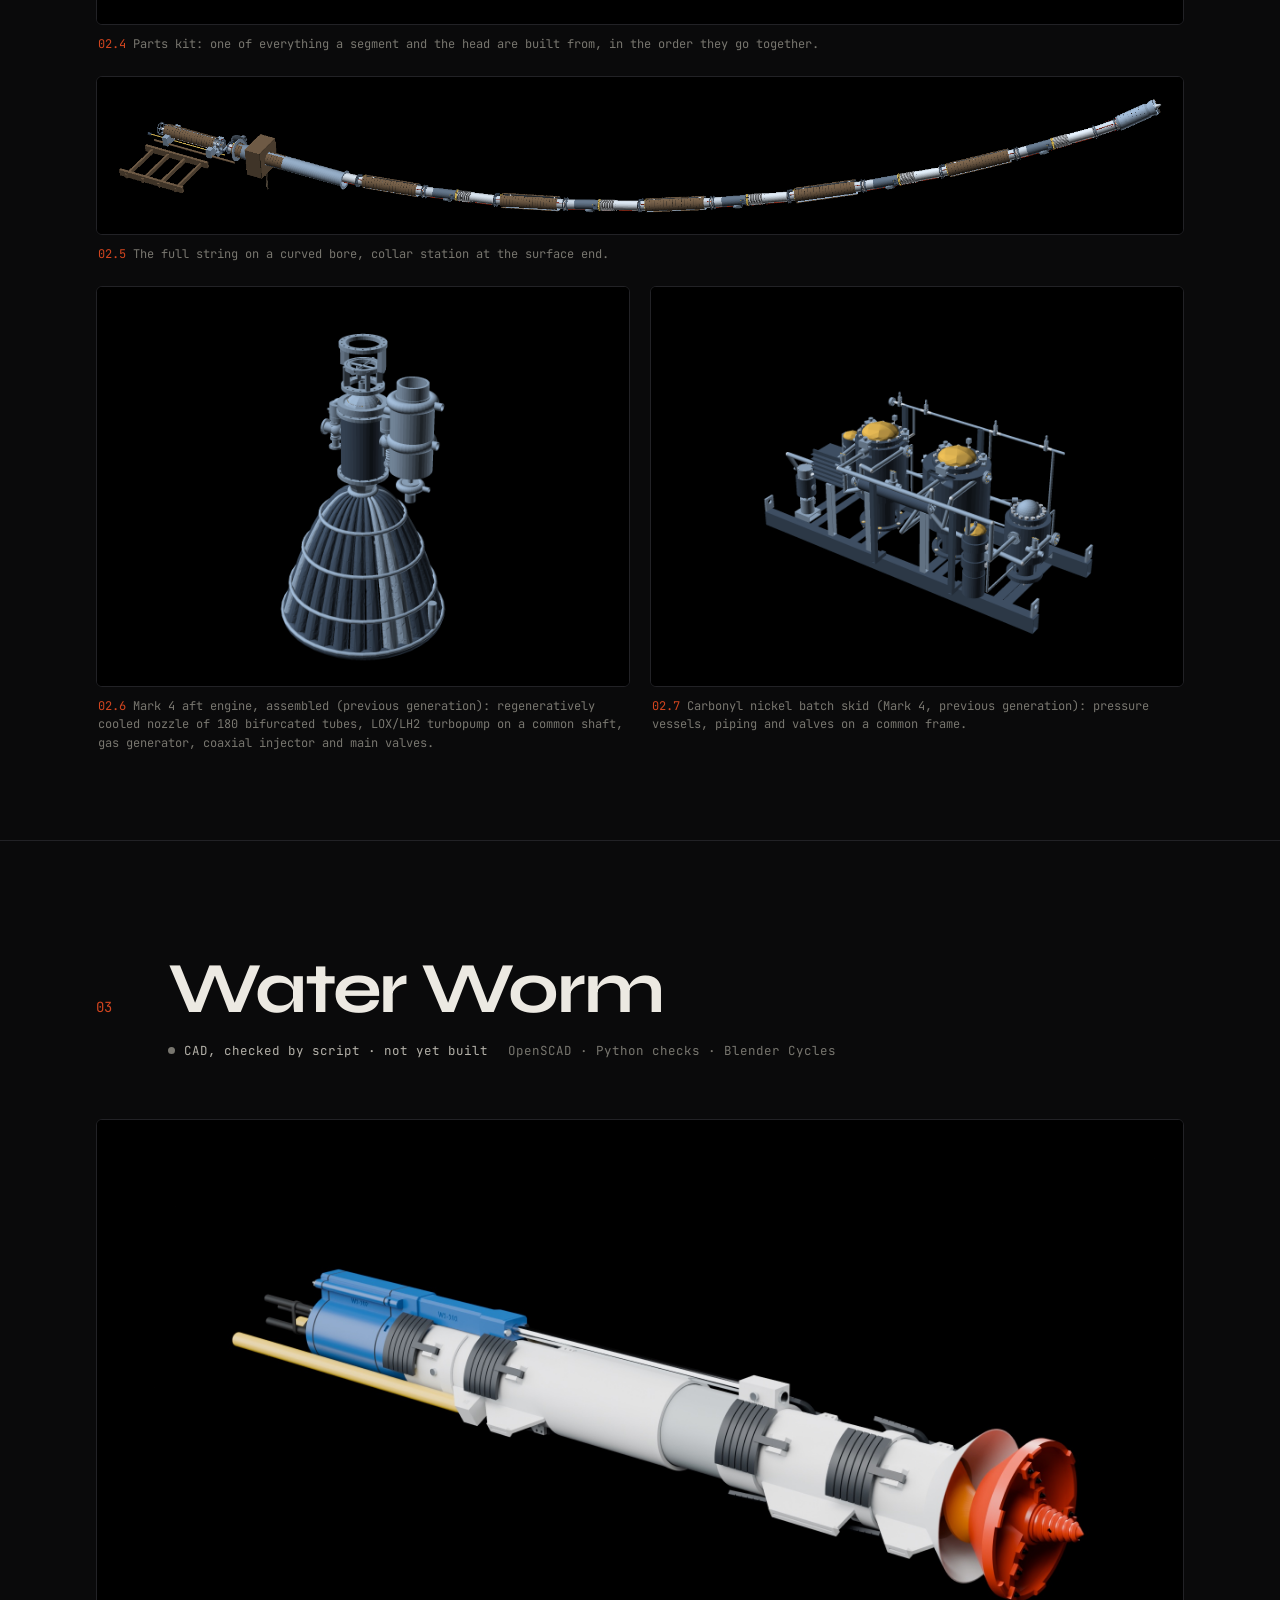
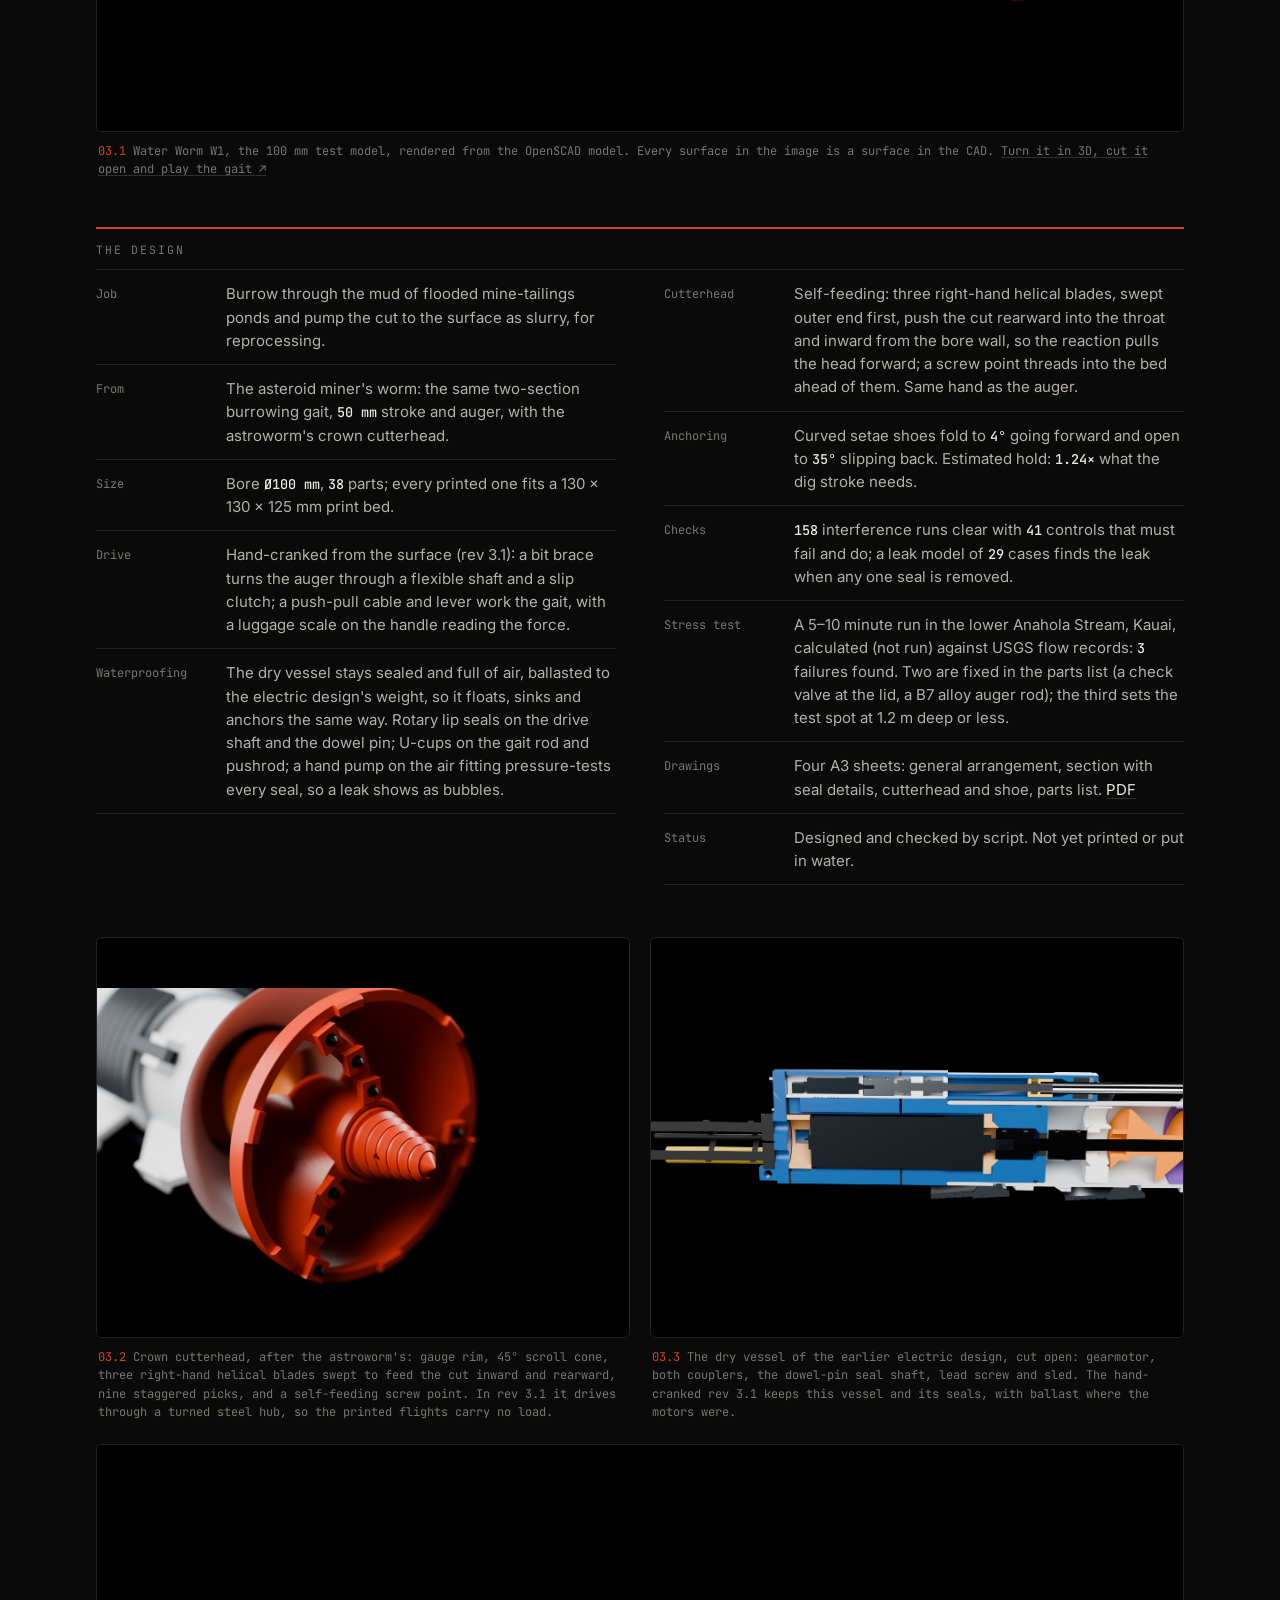
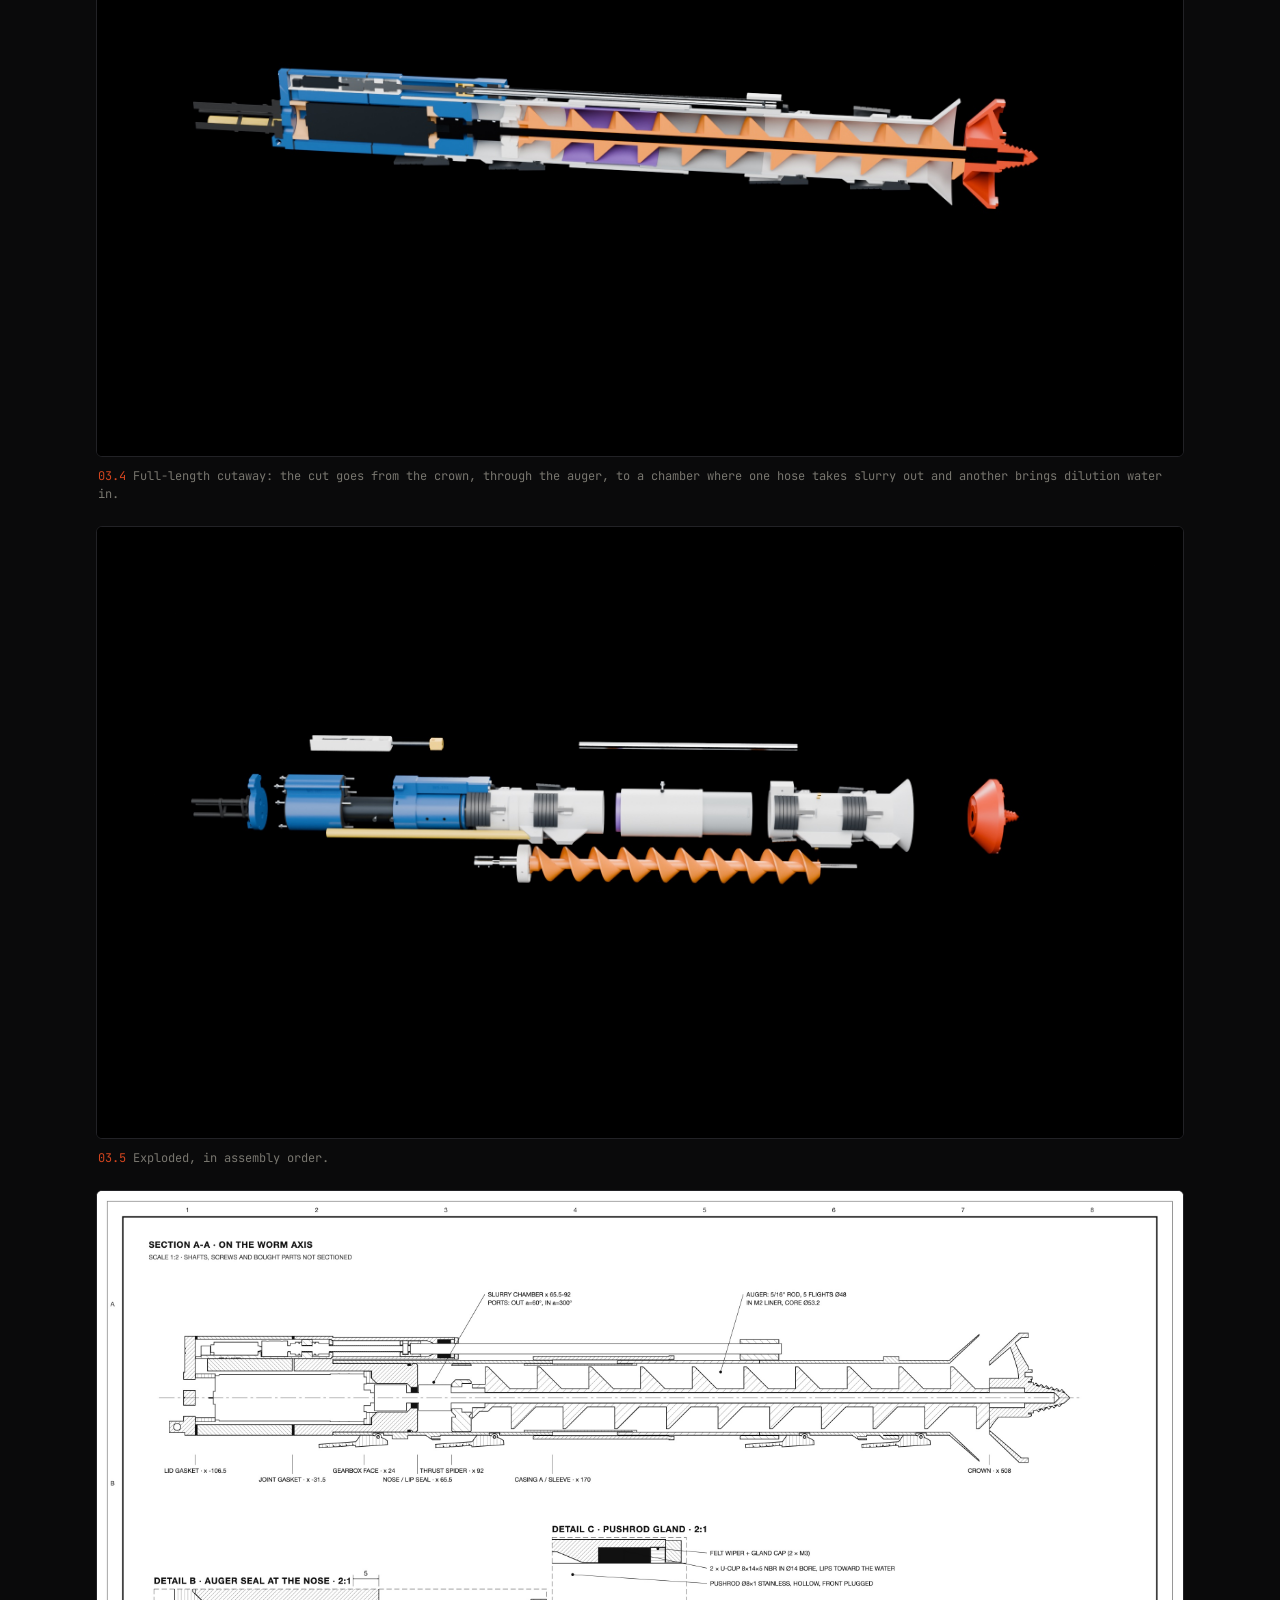
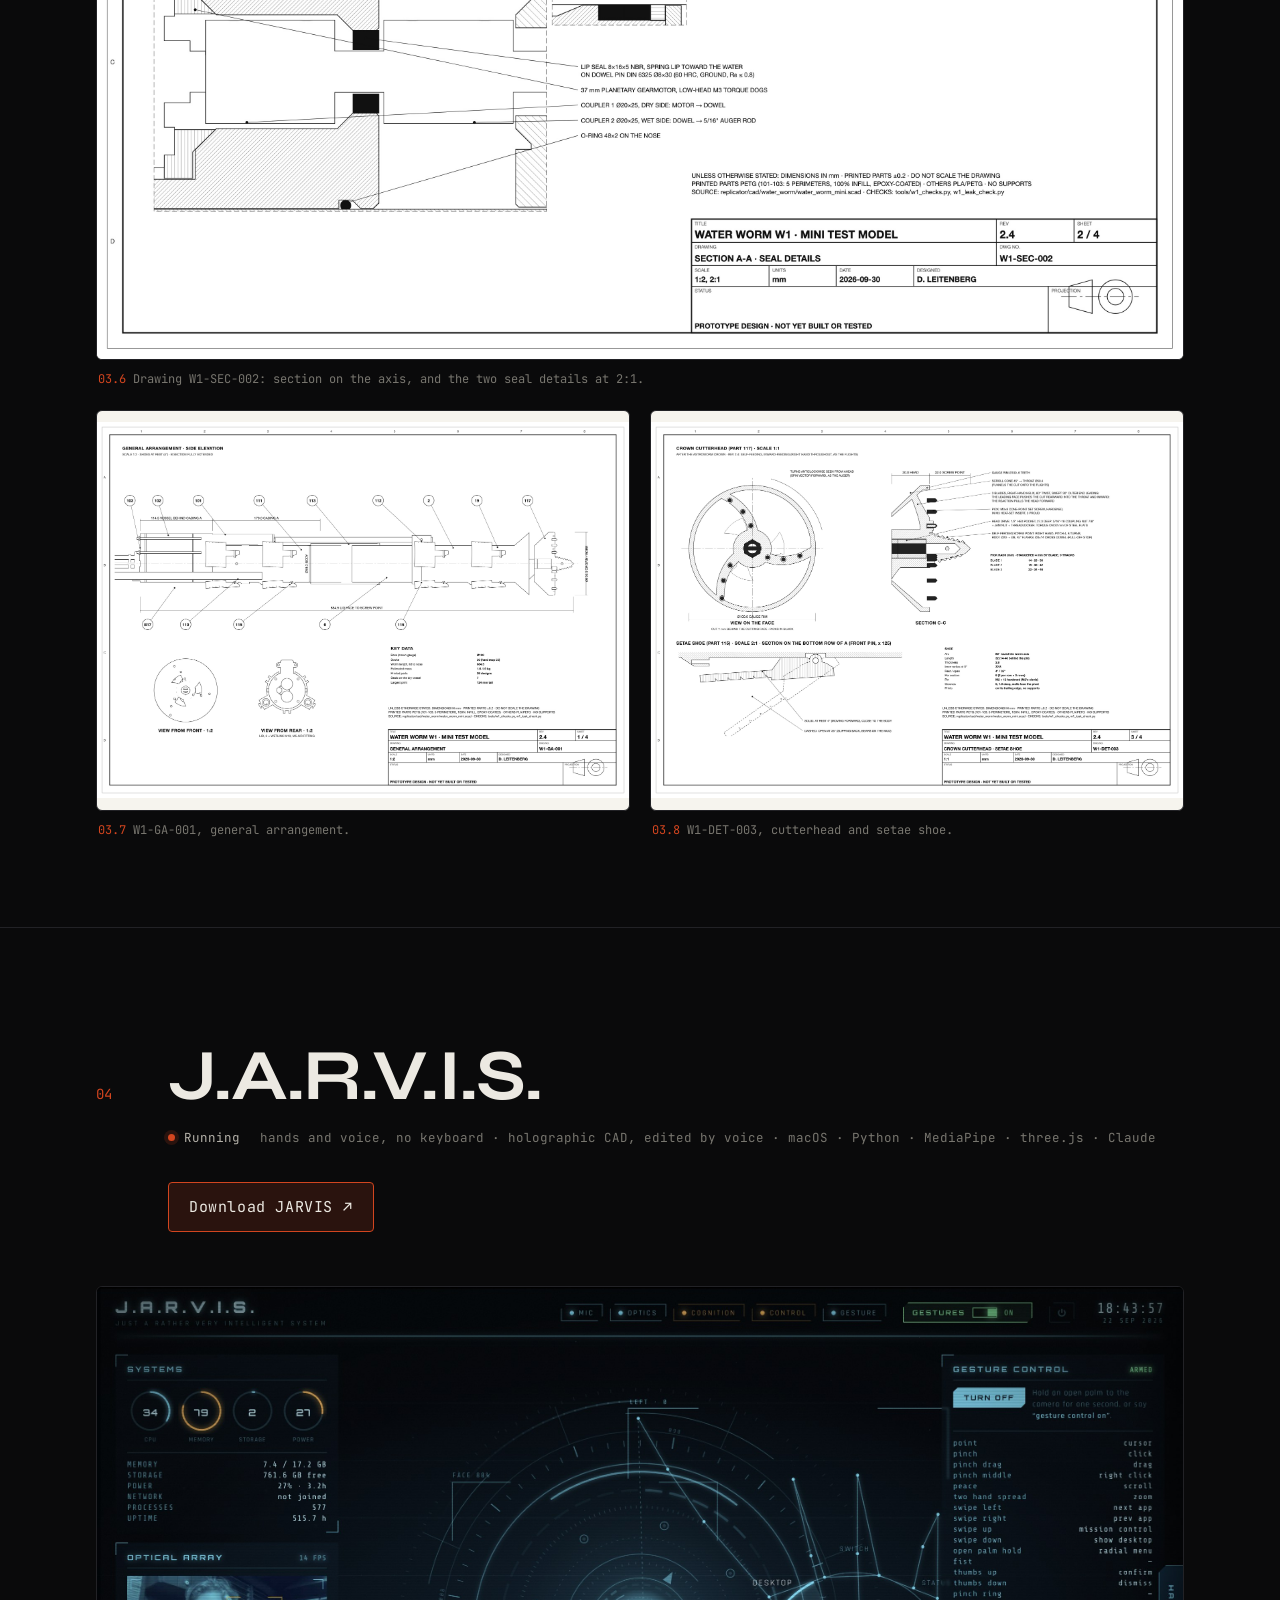
==== commit edb065bd: "Neuropian section: home + Talent screenshots (rendered off-screen, cropped above member cards, no na" ====
--- a/index.html
+++ b/index.html
@@ -390,13 +390,25 @@
       <p class="visit-row"><a class="visit" href="https://neuropian.com">Visit neuropian.com <span aria-hidden="true">↗</span></a></p>
     </div>
 
+    <figure class="lead wide free">
+      <div class="frame"><img src="assets/neuropian-home.jpg" alt="The neuropian.com home page: the headline Intelligence, Reimagined, a line saying people get found by what they have built, made and solved, Create an account and Hire with Neuropian buttons, and a counter reading Falcon read the work of 138,625 builders beside an engraved brain" loading="lazy"></div>
+      <figcaption>neuropian.com. People get found by what they have built, made and solved, not by a résumé.</figcaption>
+    </figure>
+
+    <div class="gallery">
+      <figure class="wide free">
+        <div class="frame"><img src="assets/neuropian-talent.jpg" alt="The Neuropian Talent page: the headline Find a builder, a search box for describing the work you need done, a note that only people who said yes to a profile appear, and a count of 440 members" loading="lazy"></div>
+        <figcaption>Talent. Describe the work you need done and AI ranks the published profiles by meaning. Only people who said yes appear.</figcaption>
+      </figure>
+    </div>
+
     <div class="cols">
       <dl class="specs">
         <div class="h">What it is</div>
         <div><dt>Premise</dt><dd>Find strong engineers and mathematicians by their public work: contest records, math answers, and code that maintainers merged.</dd></div>
         <div><dt>Falcon</dt><dd>The scout. It reads public work in major open-source projects, programming contests and math Q&amp;A, and finds people whose work experts accepted but few people follow. It has read the merged work of <strong>138,625</strong> people across <strong>3,088</strong> open-source projects.</dd></div>
         <div><dt>Talent</dt><dd>Profiles drafted from each person's own work, published only after they say yes, and searchable by meaning at neuropian.com/talent. Companies tell us the role; we introduce people who have already done that kind of work, with links to the proof.</dd></div>
-        <div><dt>Profiles</dt><dd><strong>438</strong> published profiles (3 Nov 2026), each with the person's own yes: open-source engineers and research-paper authors.</dd></div>
+        <div><dt>Profiles</dt><dd><strong>440</strong> published profiles (3 Nov 2026), each with the person's own yes: open-source engineers and research-paper authors.</dd></div>
         <div><dt>Result</dt><dd>Back-tested on <strong>11,088</strong> Codeforces players, with traits picked on 2022–24 and tested unchanged on 2024–26: among players of equal rating, it ranked future breakthroughs at <strong>0.65</strong> AUC vs 0.60 for rating alone.</dd></div>
         <div><dt>Site</dt><dd>Six languages, with accounts, a members' room for chat, problems and builds, and projects that members join for credits, with a reviewer checking each contribution.</dd></div>
         <div><dt>Status</dt><dd>Live at neuropian.com.</dd></div>
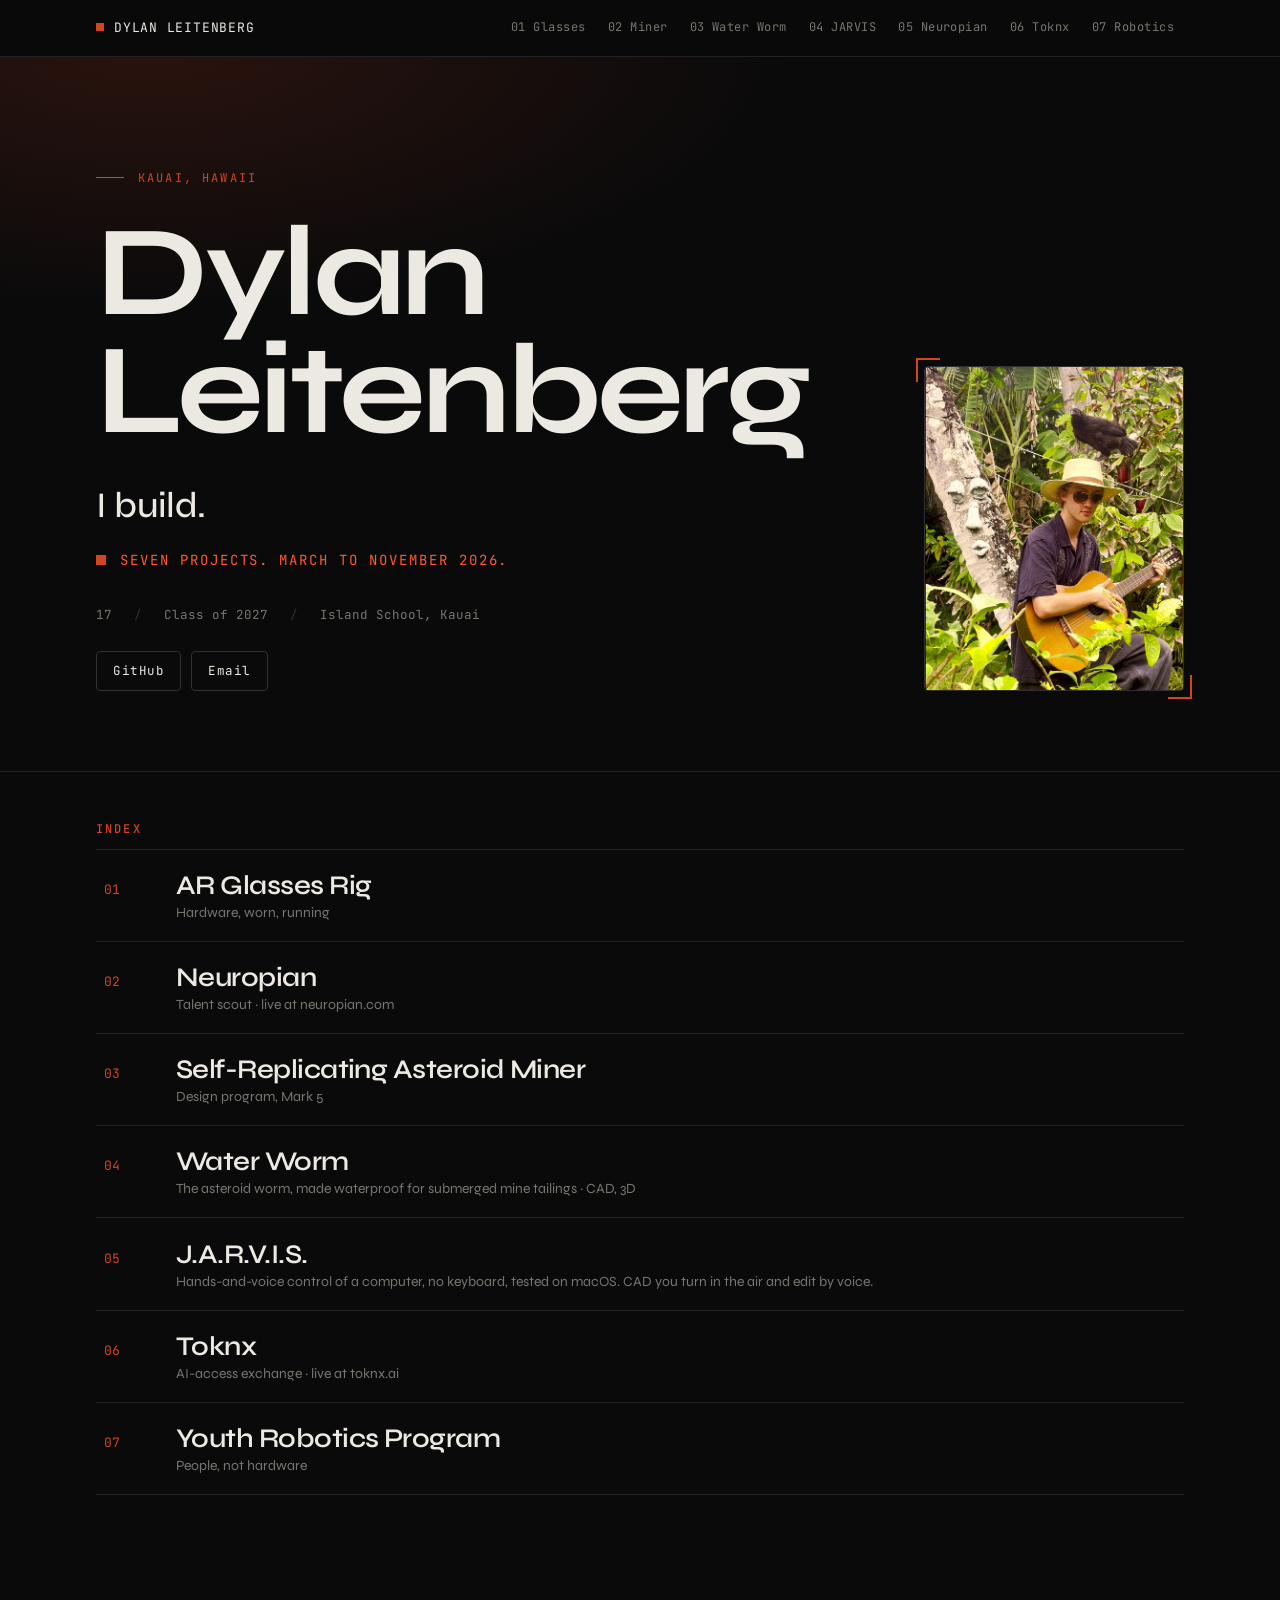
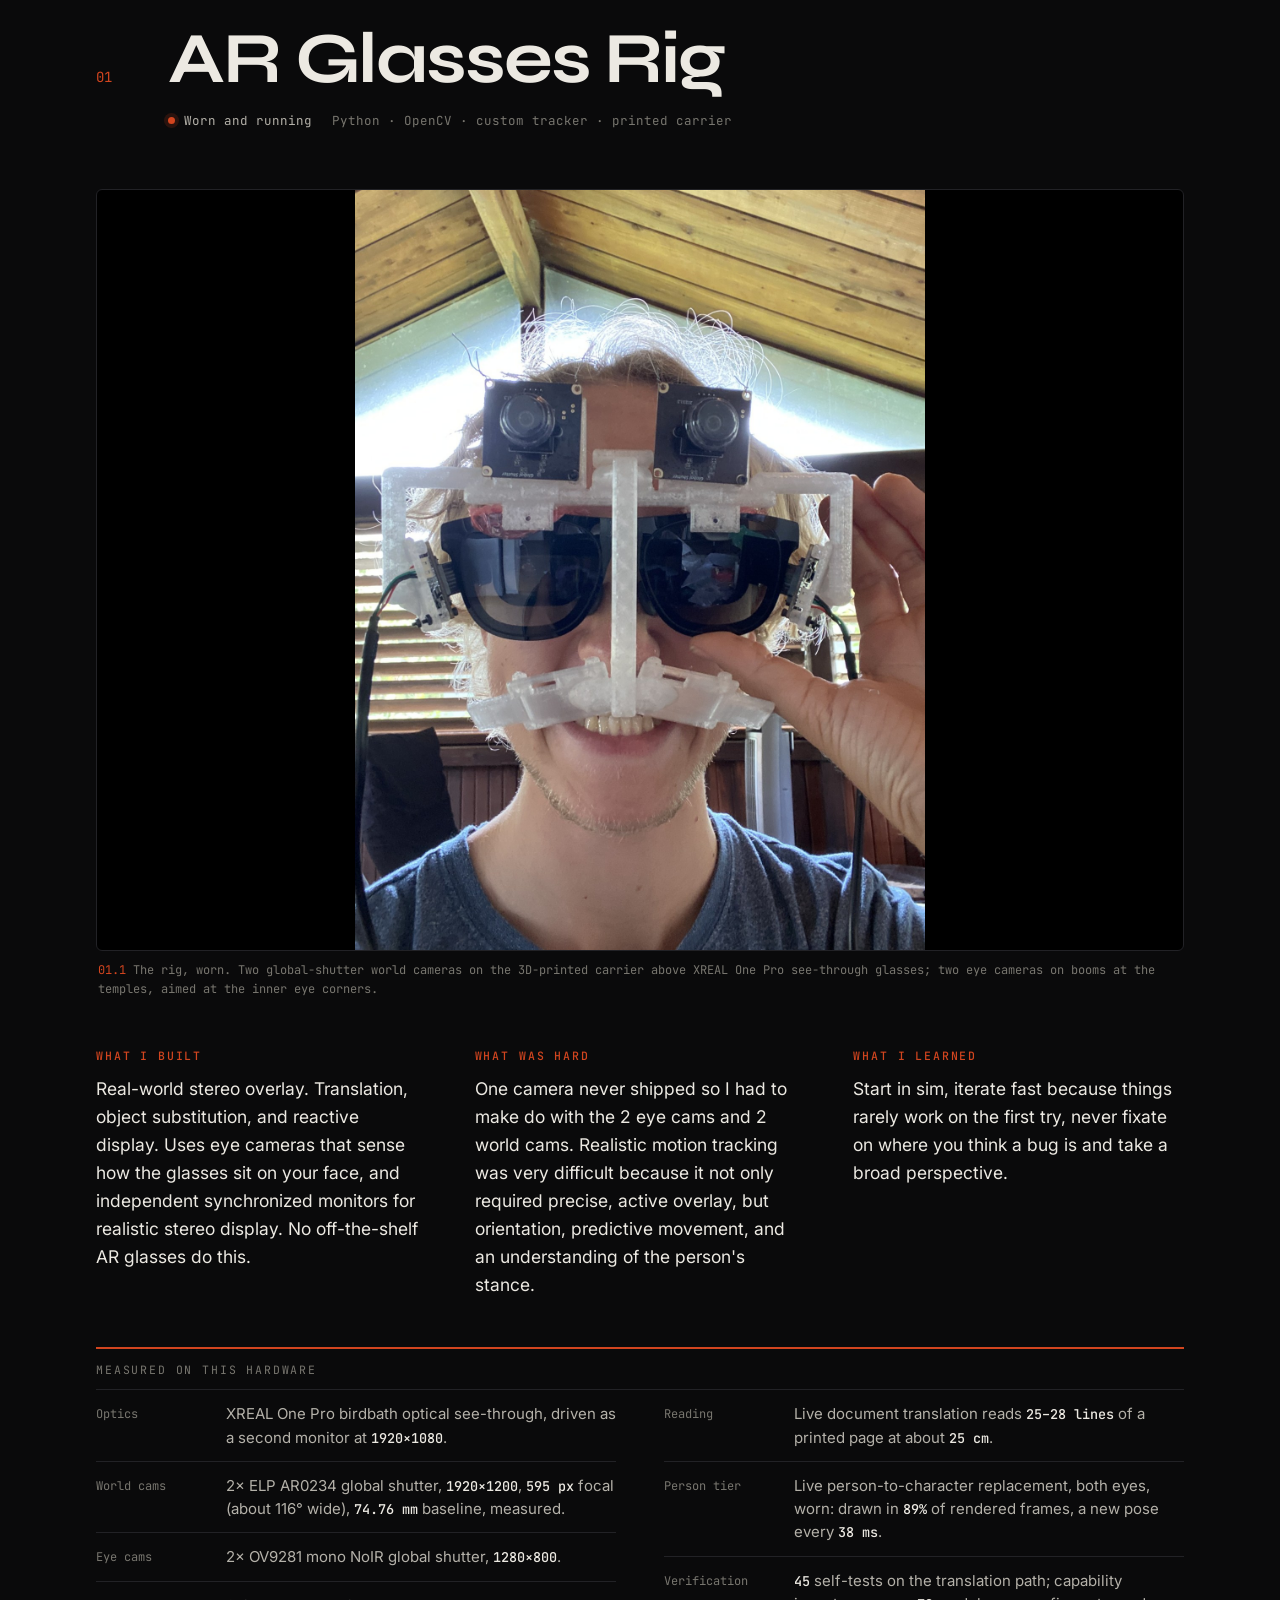
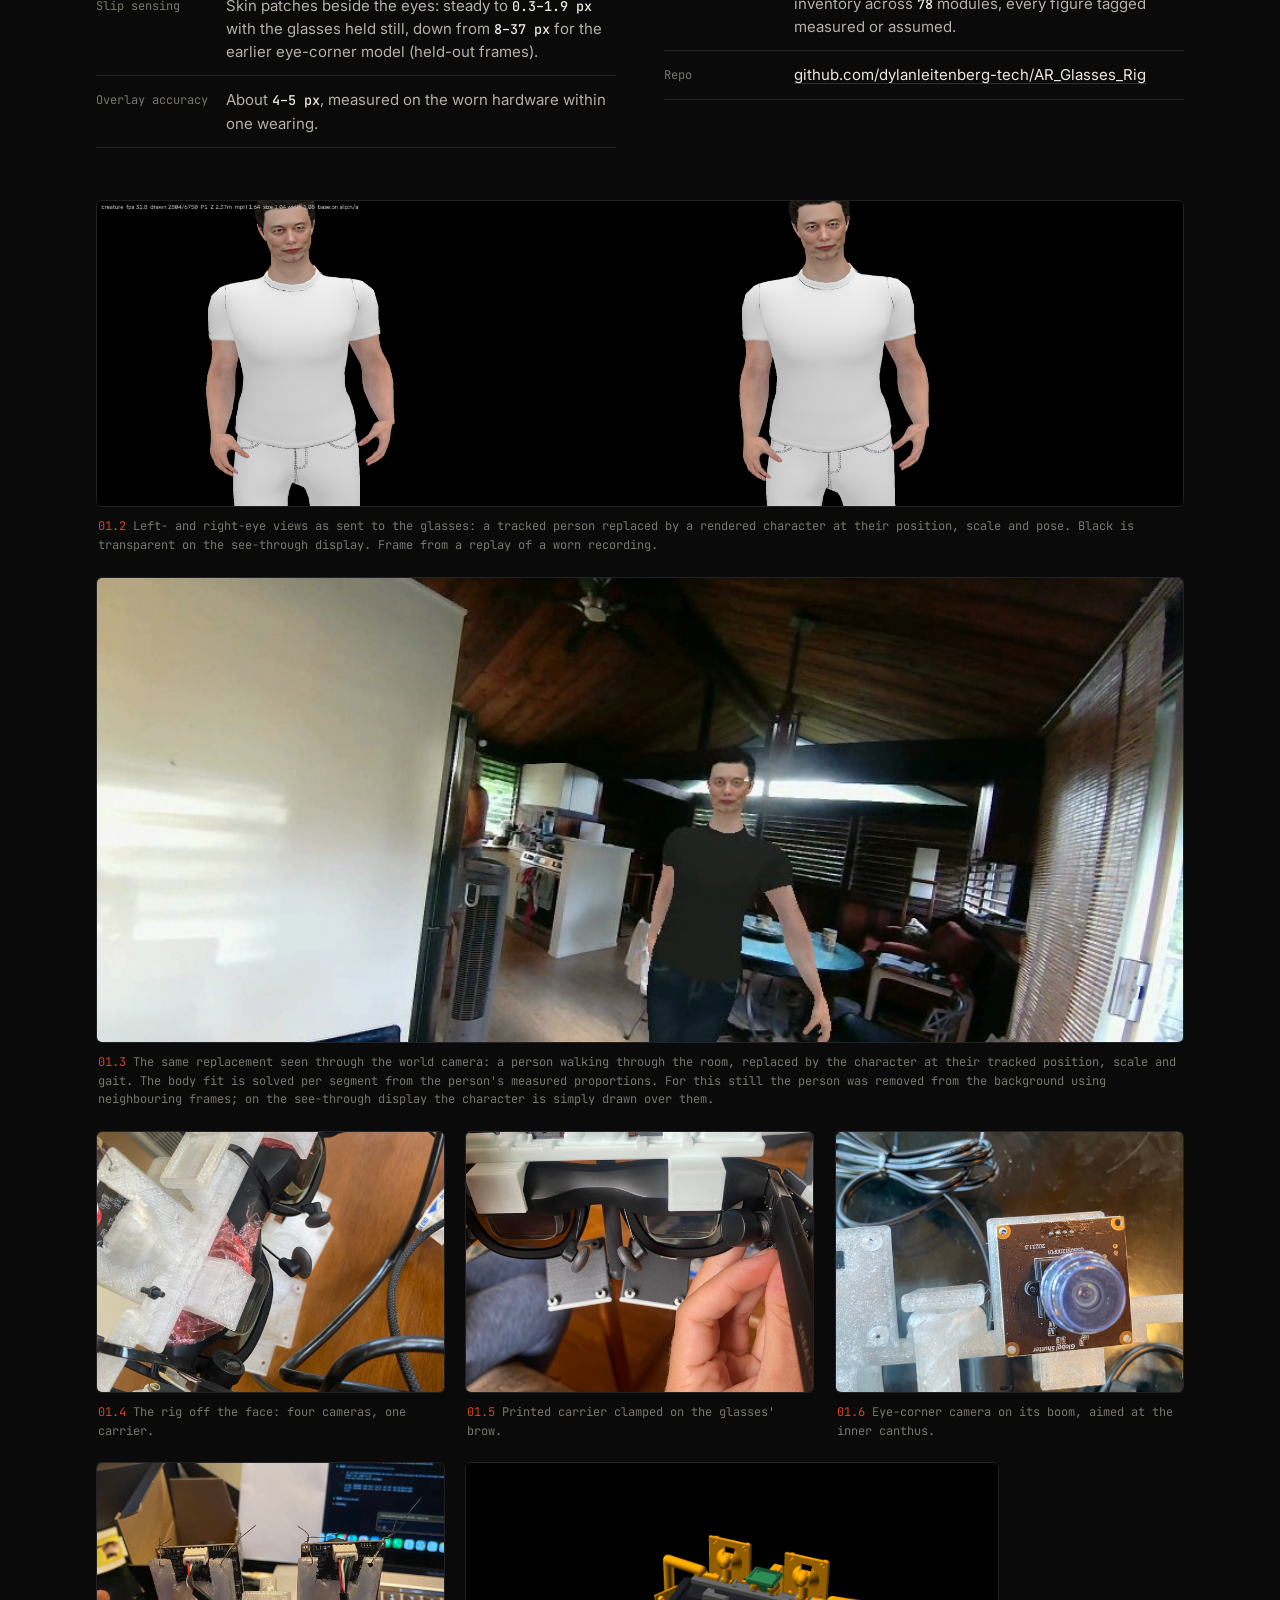
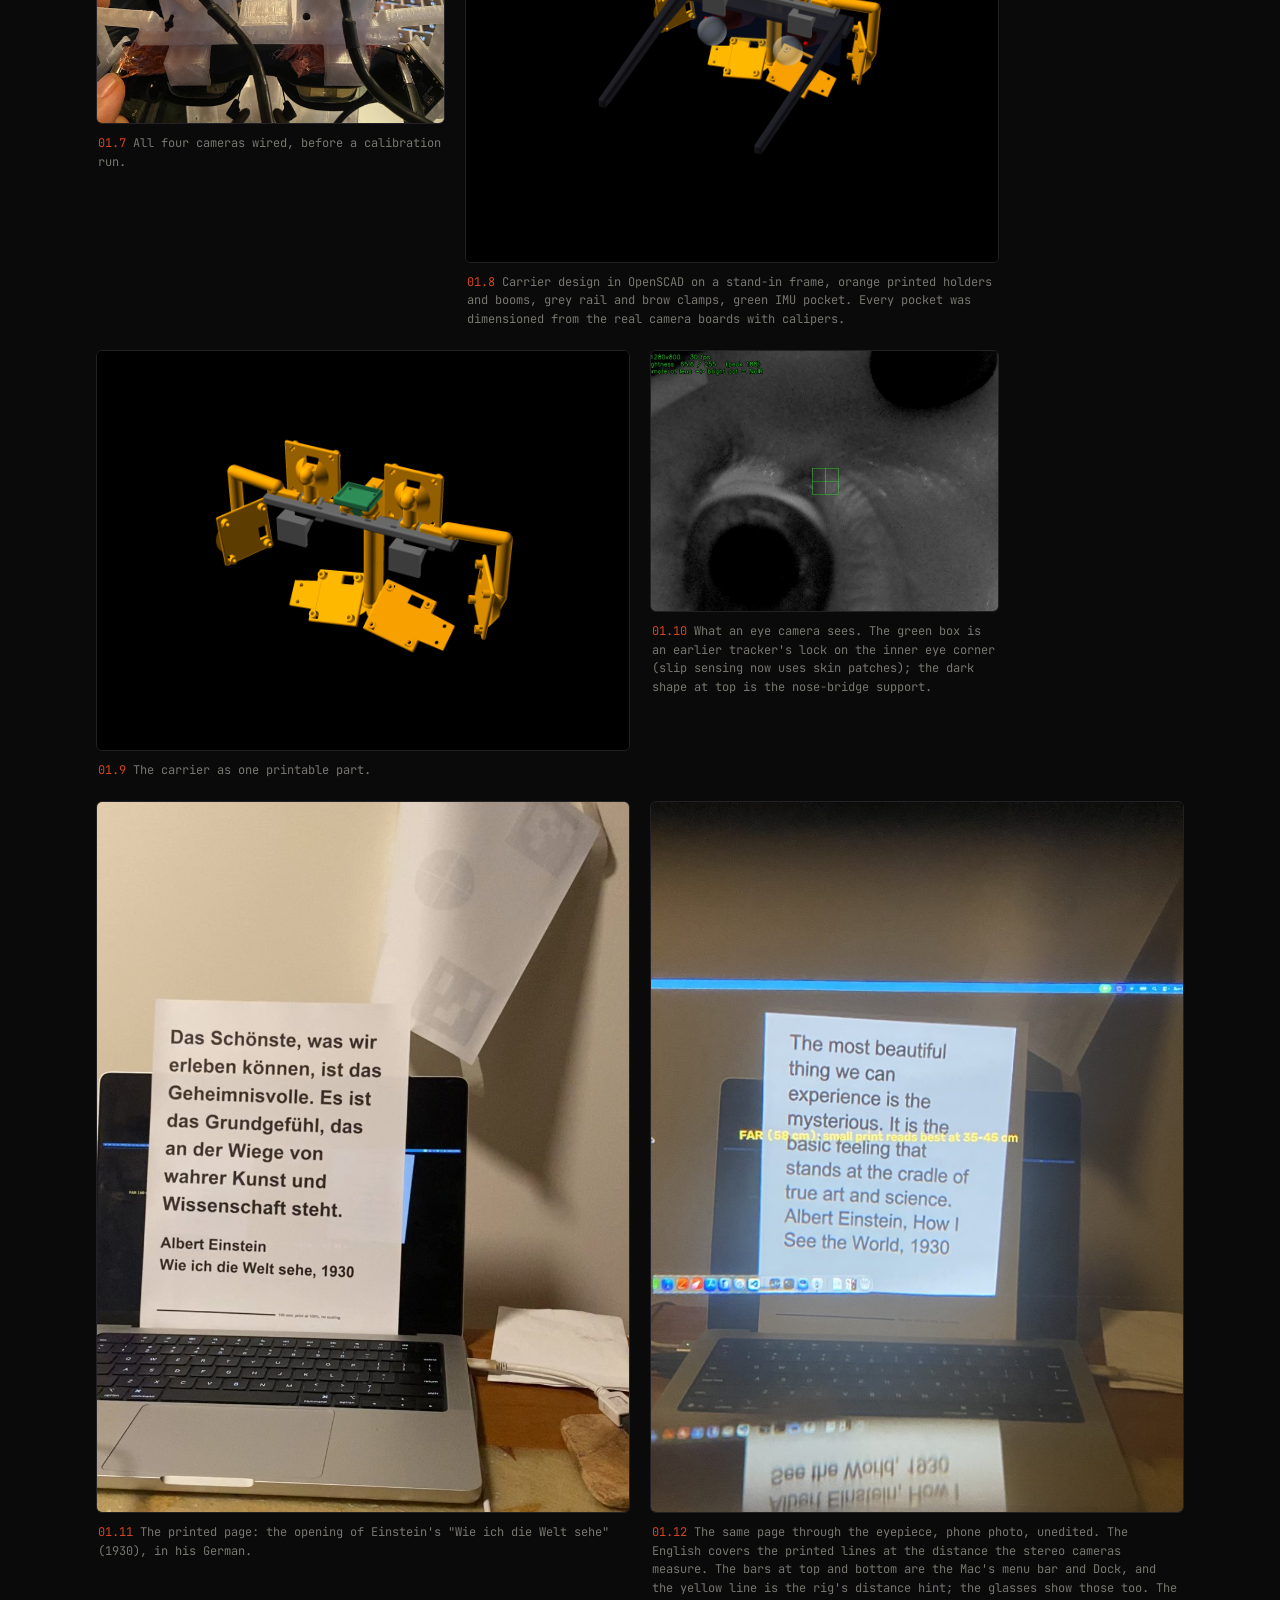
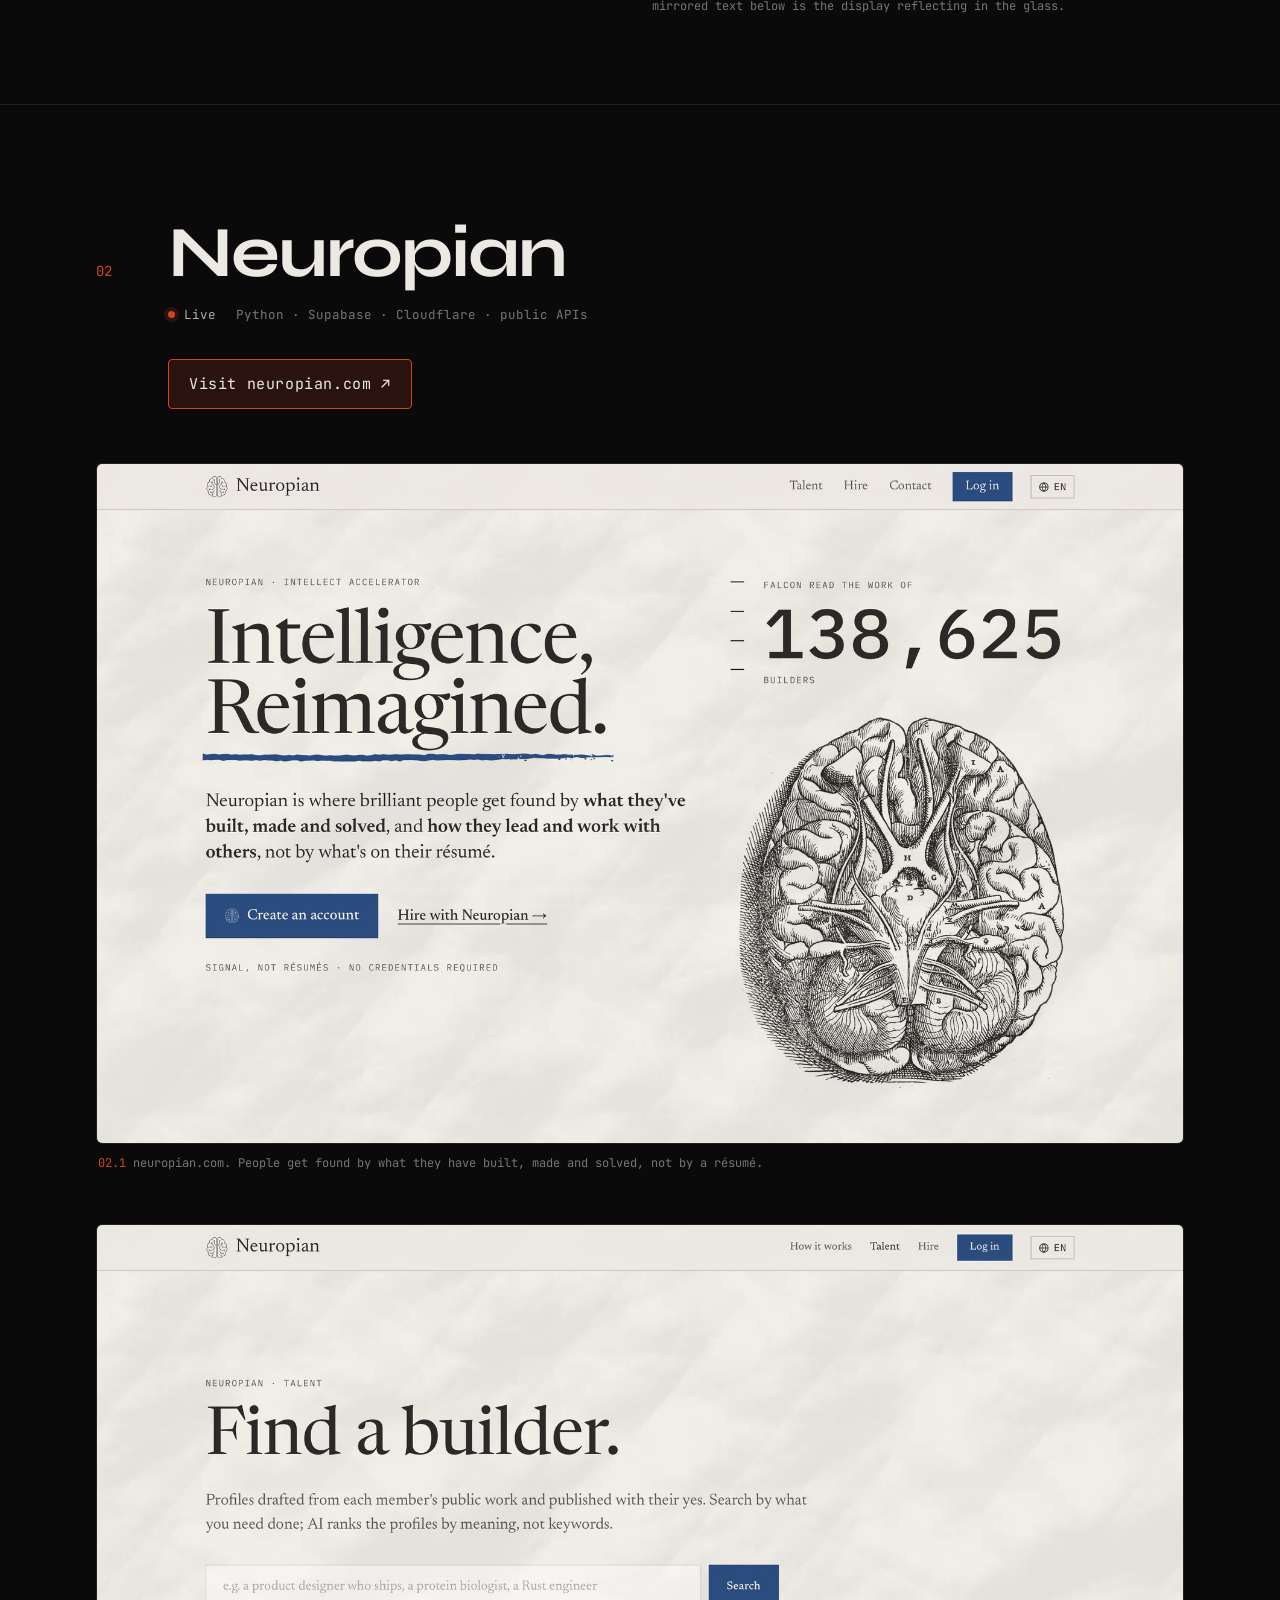
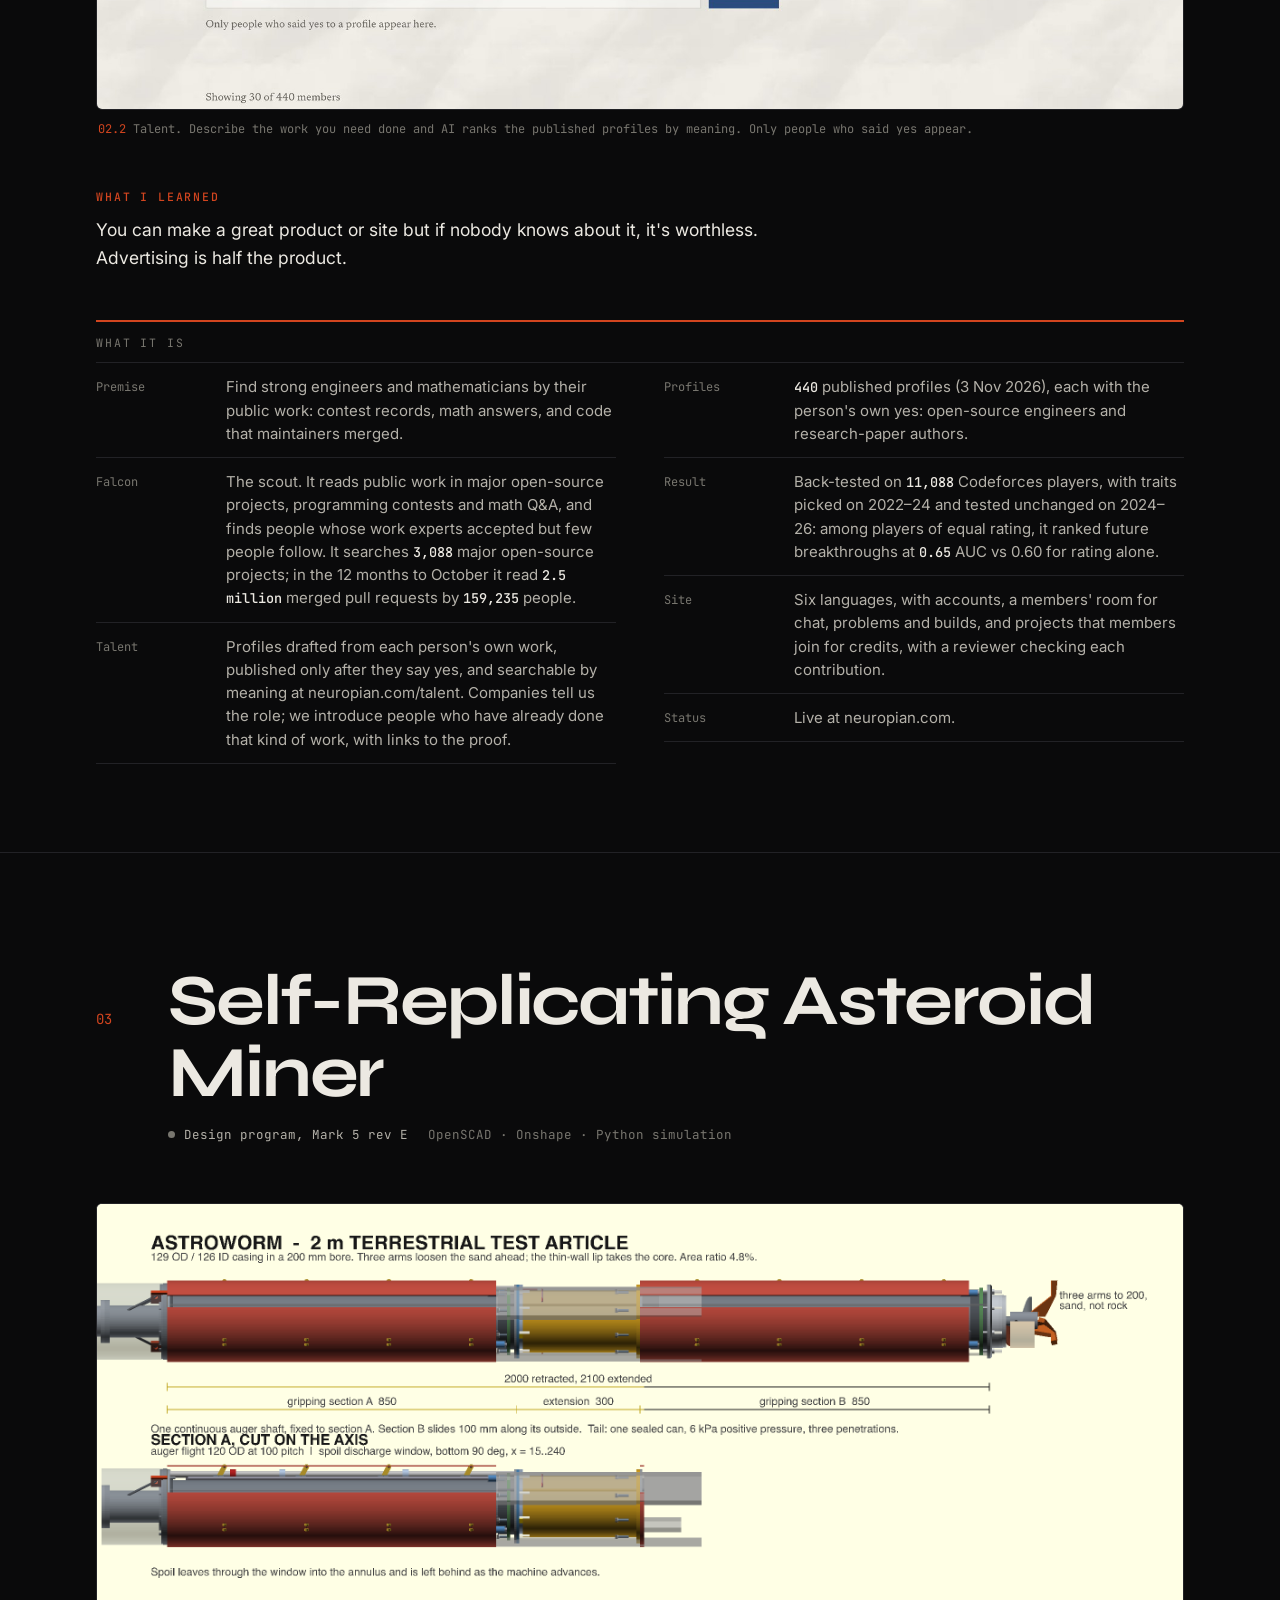
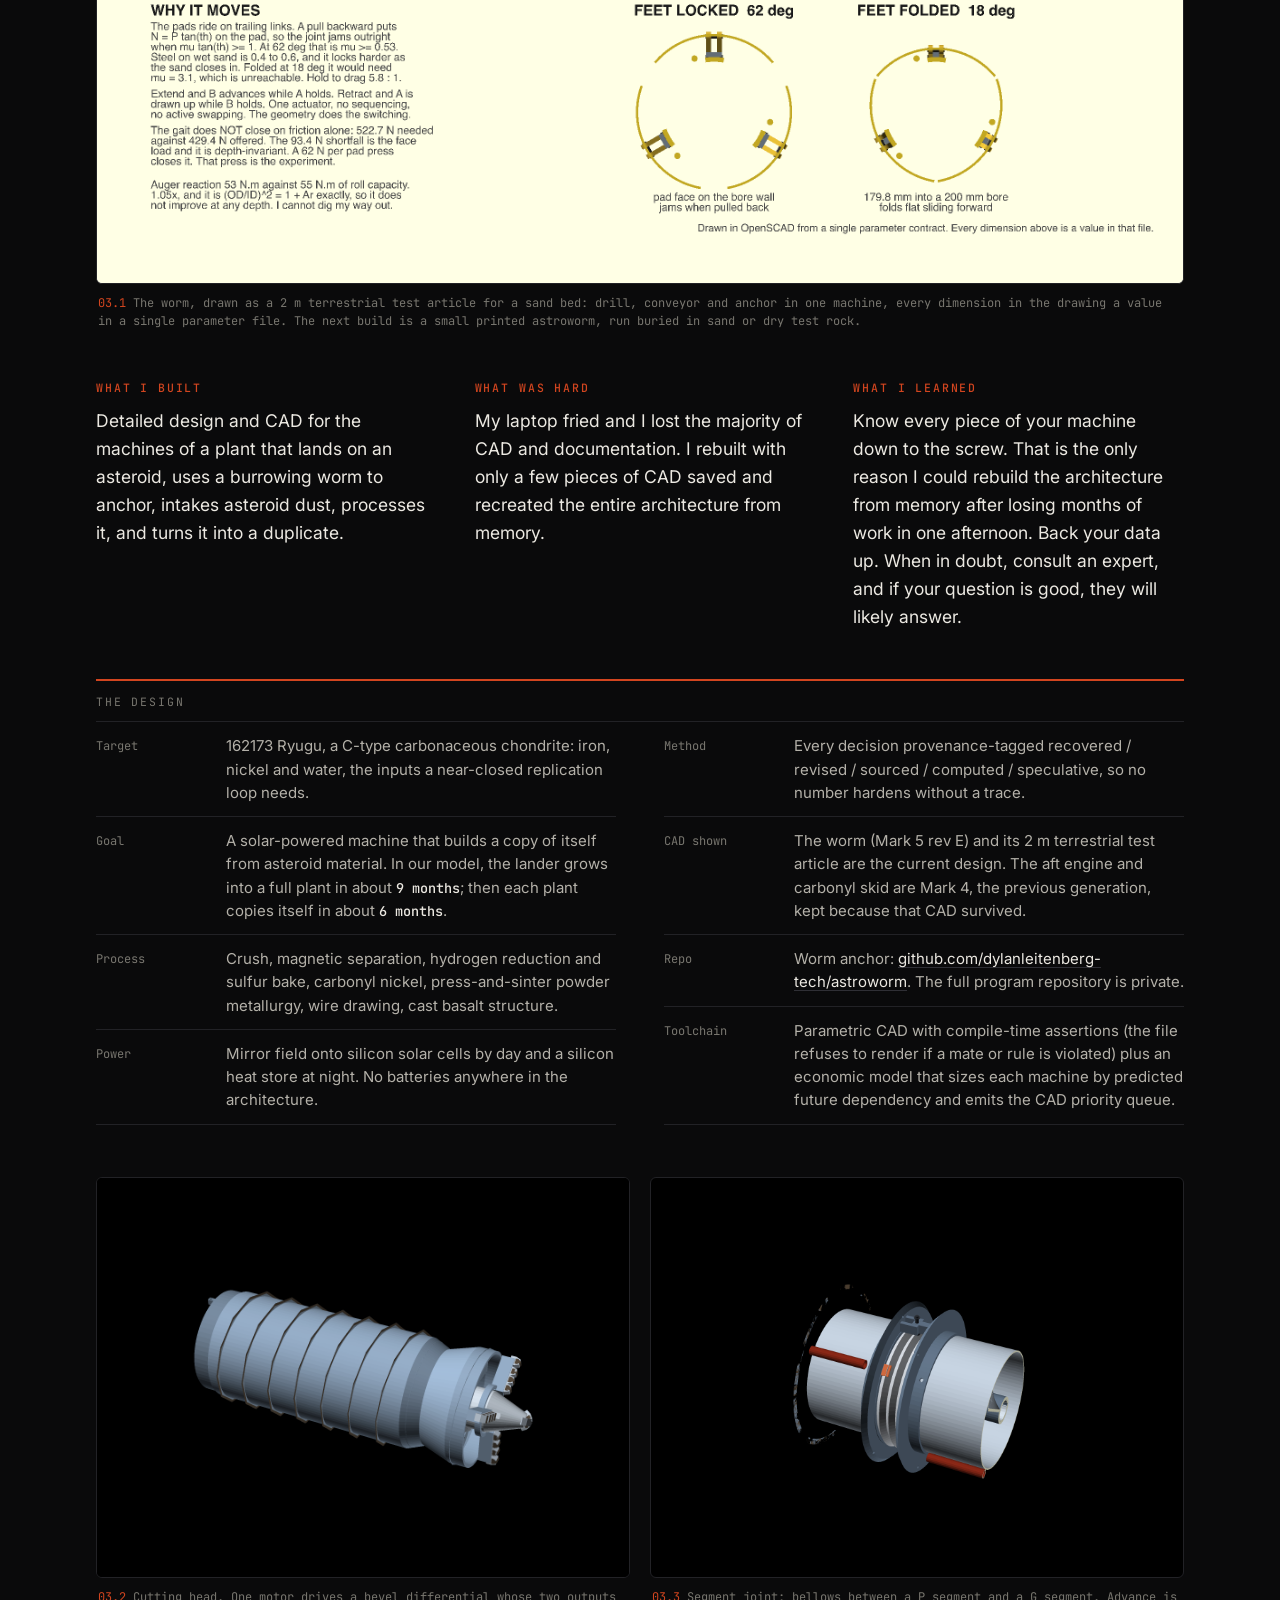
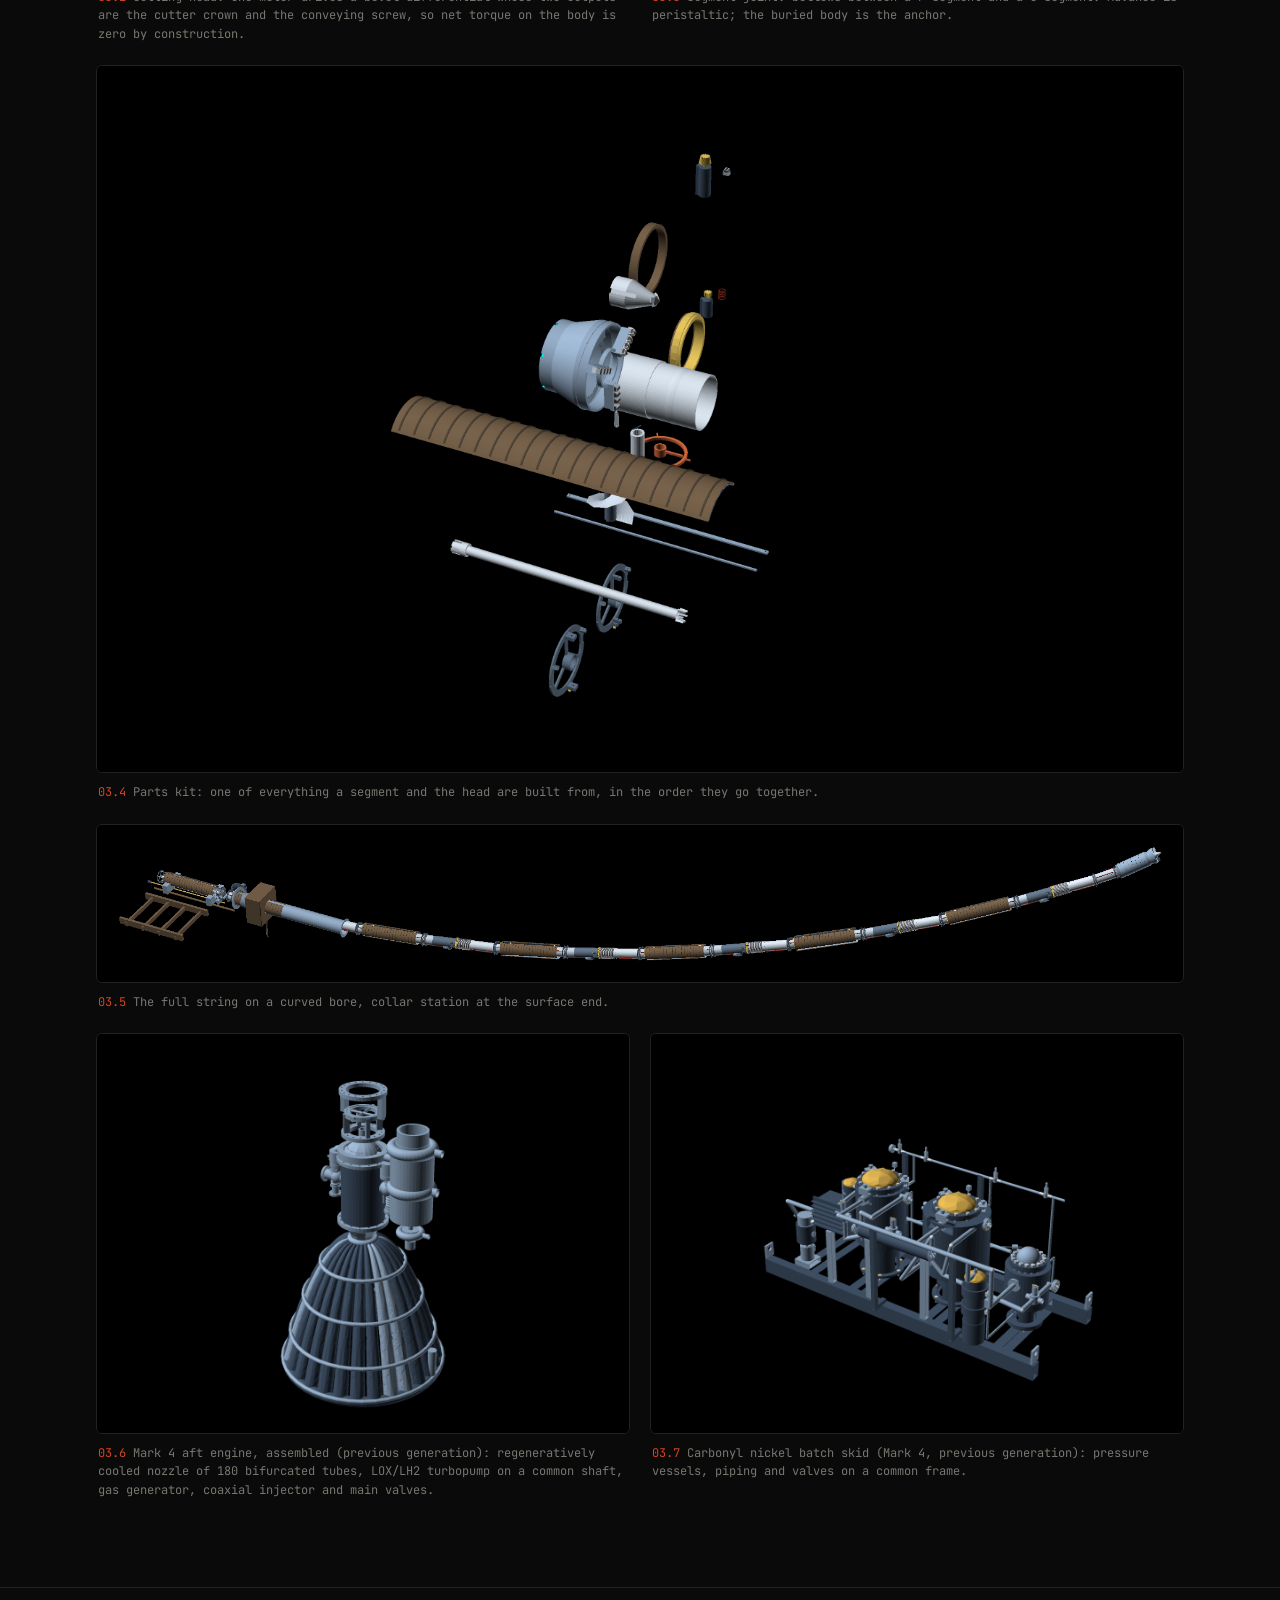
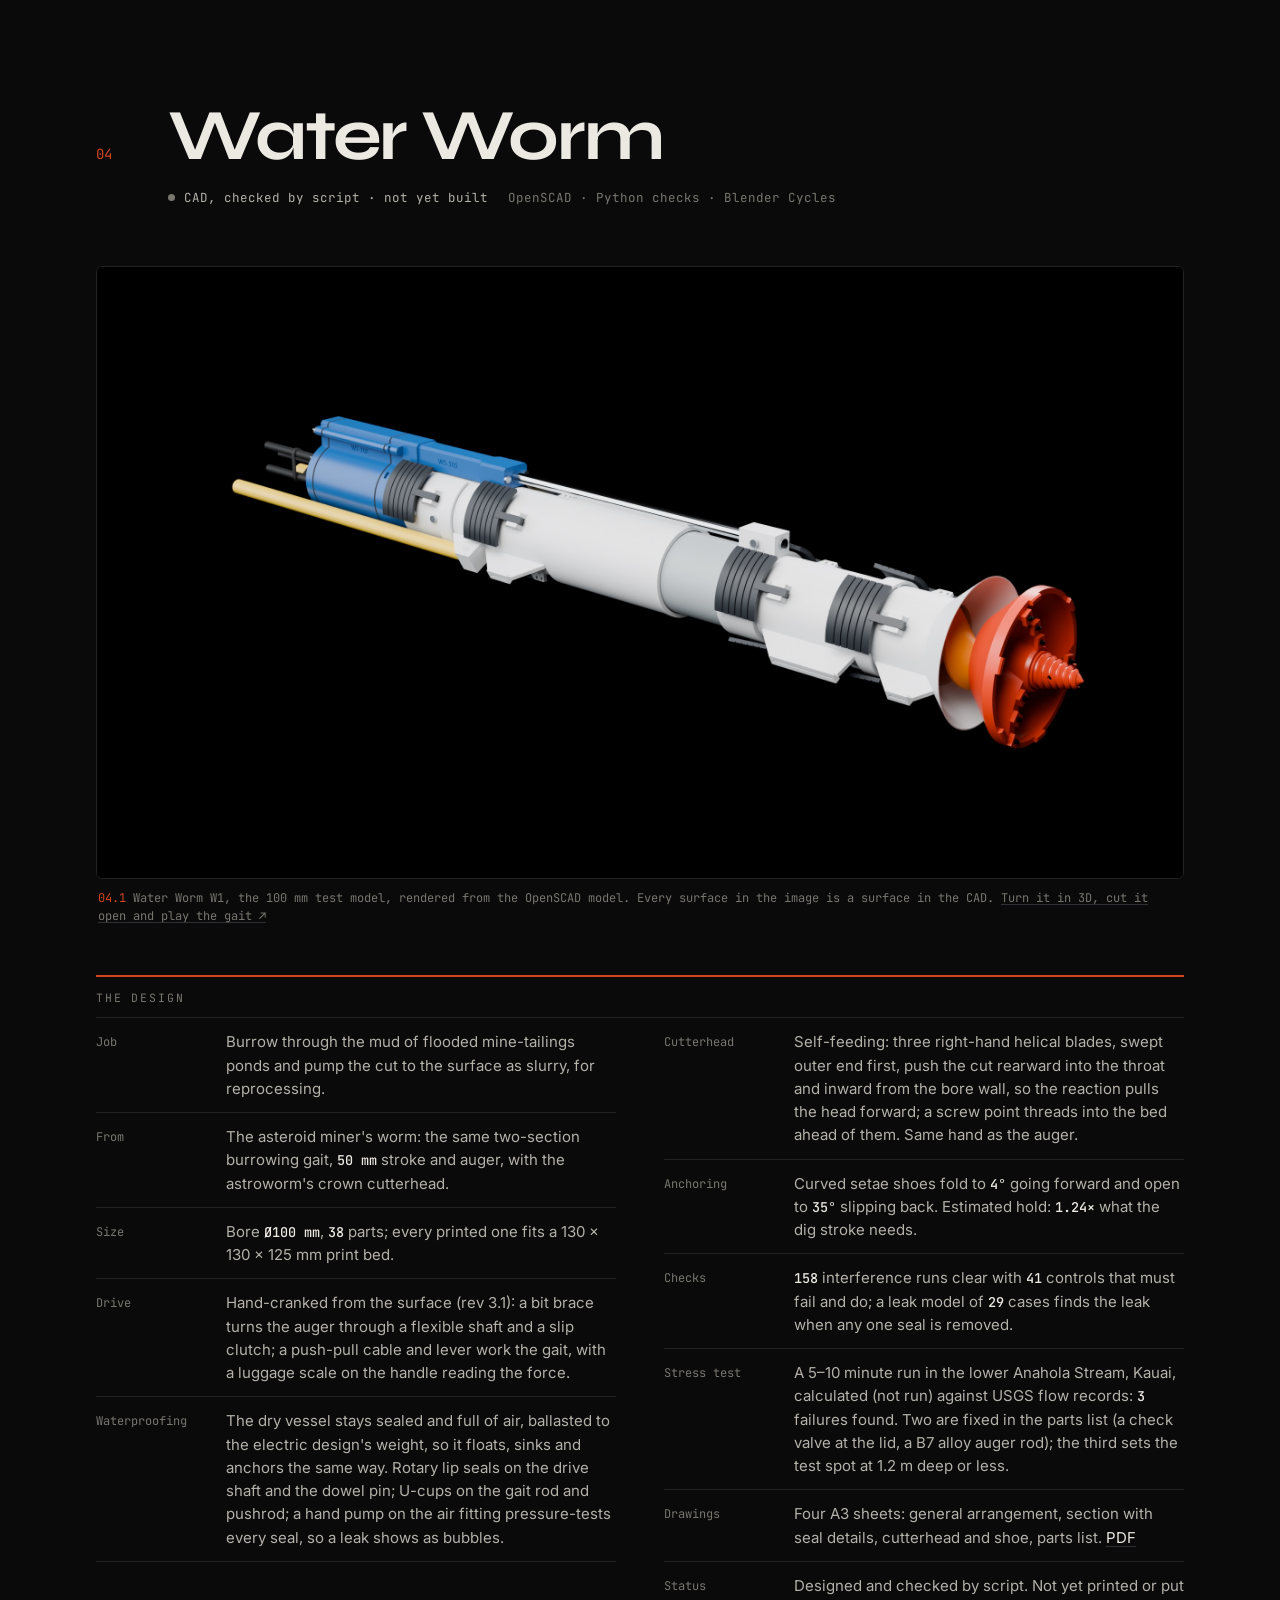
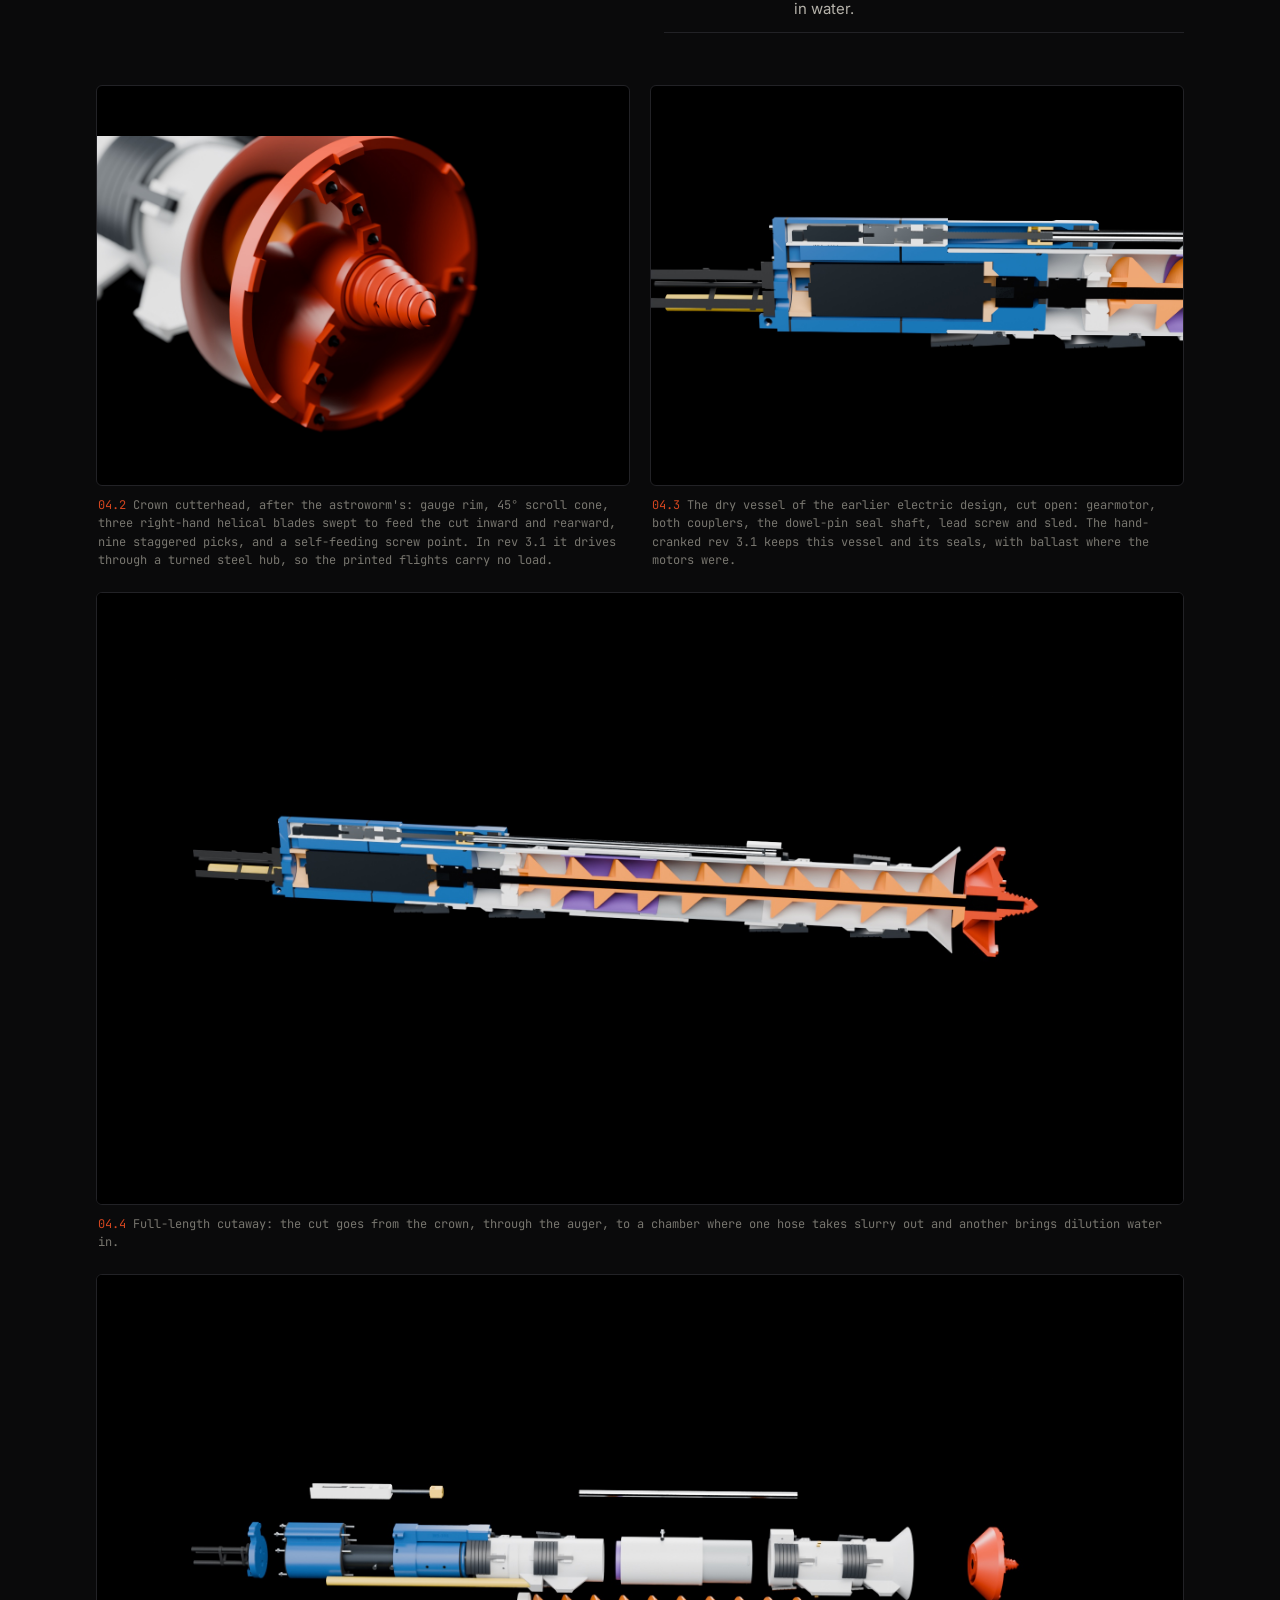
==== commit 7fe7e6a1: "Lead with glasses + Neuropian; current Neuropian numbers; Toknx key line; room start card Co-Authore" ====
--- a/index.html
+++ b/index.html
@@ -65,10 +65,10 @@
     <h2>Index</h2>
     <ol class="index">
       <li><a href="#ar-rig"><span class="n">01</span><span class="t">AR Glasses Rig<small>Hardware, worn, running</small></span><span class="arrow">↗</span></a></li>
-      <li><a href="#asteroid-miner"><span class="n">02</span><span class="t">Self-Replicating Asteroid Miner<small>Design program, Mark 5</small></span><span class="arrow">↗</span></a></li>
-      <li><a href="#water-worm"><span class="n">03</span><span class="t">Water Worm<small>The asteroid worm, made waterproof for submerged mine tailings · CAD, 3D</small></span><span class="arrow">↗</span></a></li>
-      <li><a href="#jarvis"><span class="n">04</span><span class="t">J.A.R.V.I.S.<small>Hands-and-voice control of a computer, no keyboard, tested on macOS. CAD you turn in the air and edit by voice.</small></span><span class="arrow">↗</span></a></li>
-      <li><a href="#neuropian"><span class="n">05</span><span class="t">Neuropian<small>Talent scout · live at neuropian.com</small></span><span class="arrow">↗</span></a></li>
+      <li><a href="#neuropian"><span class="n">02</span><span class="t">Neuropian<small>Talent scout · live at neuropian.com</small></span><span class="arrow">↗</span></a></li>
+      <li><a href="#asteroid-miner"><span class="n">03</span><span class="t">Self-Replicating Asteroid Miner<small>Design program, Mark 5</small></span><span class="arrow">↗</span></a></li>
+      <li><a href="#water-worm"><span class="n">04</span><span class="t">Water Worm<small>The asteroid worm, made waterproof for submerged mine tailings · CAD, 3D</small></span><span class="arrow">↗</span></a></li>
+      <li><a href="#jarvis"><span class="n">05</span><span class="t">J.A.R.V.I.S.<small>Hands-and-voice control of a computer, no keyboard, tested on macOS. CAD you turn in the air and edit by voice.</small></span><span class="arrow">↗</span></a></li>
       <li><a href="#toknx"><span class="n">06</span><span class="t">Toknx<small>AI-access exchange · live at toknx.ai</small></span><span class="arrow">↗</span></a></li>
       <li><a href="#robotics"><span class="n">07</span><span class="t">Youth Robotics Program<small>People, not hardware</small></span><span class="arrow">↗</span></a></li>
     </ol>
@@ -176,11 +176,52 @@
   </div>
 </section>
 
-<!-- ============================ 02 ASTEROID MINER ============================ -->
+<!-- ============================ 02 NEUROPIAN ============================ -->
+<section class="project" id="neuropian">
+  <div class="wrap">
+    <div class="p-head">
+      <span class="n">02</span>
+      <h2>Neuropian</h2>
+      <p class="lede"><span class="status live">Live</span><span>Python · Supabase · Cloudflare · public APIs</span></p>
+      <p class="visit-row"><a class="visit" href="https://neuropian.com">Visit neuropian.com <span aria-hidden="true">↗</span></a></p>
+    </div>
+
+    <figure class="lead wide free">
+      <div class="frame"><img src="assets/neuropian-home.jpg" alt="The neuropian.com home page: the headline Intelligence, Reimagined, a line saying people get found by what they have built, made and solved, Create an account and Hire with Neuropian buttons, and a counter reading Falcon read the work of 138,625 builders beside an engraved brain" loading="lazy"></div>
+      <figcaption>neuropian.com. People get found by what they have built, made and solved, not by a résumé.</figcaption>
+    </figure>
+
+    <div class="gallery">
+      <figure class="wide free">
+        <div class="frame"><img src="assets/neuropian-talent.jpg" alt="The Neuropian Talent page: the headline Find a builder, a search box for describing the work you need done, a note that only people who said yes to a profile appear, and a count of 440 members" loading="lazy"></div>
+        <figcaption>Talent. Describe the work you need done and AI ranks the published profiles by meaning. Only people who said yes appear.</figcaption>
+      </figure>
+    </div>
+
+    <div class="cols">
+      <dl class="specs">
+        <div class="h">What it is</div>
+        <div><dt>Premise</dt><dd>Find strong engineers and mathematicians by their public work: contest records, math answers, and code that maintainers merged.</dd></div>
+        <div><dt>Falcon</dt><dd>The scout. It reads public work in major open-source projects, programming contests and math Q&amp;A, and finds people whose work experts accepted but few people follow. It searches <strong>3,088</strong> major open-source projects; in the 12 months to October it read <strong>2.5 million</strong> merged pull requests by <strong>159,235</strong> people.</dd></div>
+        <div><dt>Talent</dt><dd>Profiles drafted from each person's own work, published only after they say yes, and searchable by meaning at neuropian.com/talent. Companies tell us the role; we introduce people who have already done that kind of work, with links to the proof.</dd></div>
+        <div><dt>Profiles</dt><dd><strong>440</strong> published profiles (3 Nov 2026), each with the person's own yes: open-source engineers and research-paper authors.</dd></div>
+        <div><dt>Result</dt><dd>Back-tested on <strong>11,088</strong> Codeforces players, with traits picked on 2022–24 and tested unchanged on 2024–26: among players of equal rating, it ranked future breakthroughs at <strong>0.65</strong> AUC vs 0.60 for rating alone.</dd></div>
+        <div><dt>Site</dt><dd>Six languages, with accounts, a members' room for chat, problems and builds, and projects that members join for credits, with a reviewer checking each contribution.</dd></div>
+        <div><dt>Status</dt><dd>Live at neuropian.com.</dd></div>
+      </dl>
+      <div class="prose">
+        <h4>What I learned</h4>
+        <p>You can make a great product or site but if nobody knows about it, it's worthless. Advertising is half the product.</p>
+      </div>
+    </div>
+  </div>
+</section>
+
+<!-- ============================ 03 ASTEROID MINER ============================ -->
 <section class="project" id="asteroid-miner">
   <div class="wrap">
     <div class="p-head">
-      <span class="n">02</span>
+      <span class="n">03</span>
       <h2>Self-Replicating Asteroid Miner</h2>
       <p class="lede"><span class="status">Design program, Mark 5 rev E</span><span>OpenSCAD · Onshape · Python simulation</span></p>
     </div>
@@ -243,11 +284,11 @@
   </div>
 </section>
 
-<!-- ============================ 03 WATER WORM ============================ -->
+<!-- ============================ 04 WATER WORM ============================ -->
 <section class="project" id="water-worm">
   <div class="wrap">
     <div class="p-head">
-      <span class="n">03</span>
+      <span class="n">04</span>
       <h2>Water Worm</h2>
       <p class="lede"><span class="status">CAD, checked by script · not yet built</span><span>OpenSCAD · Python checks · Blender Cycles</span></p>
     </div>
@@ -318,11 +359,11 @@
   </div>
 </section>
 
-<!-- ============================ 04 JARVIS ============================ -->
+<!-- ============================ 05 JARVIS ============================ -->
 <section class="project" id="jarvis">
   <div class="wrap">
     <div class="p-head">
-      <span class="n">04</span>
+      <span class="n">05</span>
       <h2>J.A.R.V.I.S.</h2>
       <p class="lede"><span class="status live">Running</span><span>hands and voice, no keyboard · holographic CAD, edited by voice · macOS · Python · MediaPipe · three.js · Claude</span></p>
       <p class="visit-row"><a class="visit" href="https://github.com/dylanleitenberg-tech/JARVIS#install">Download JARVIS <span aria-hidden="true">↗</span></a></p>
@@ -380,48 +421,7 @@
   </div>
 </section>
 
-<!-- ============================ 04 NEUROPIAN ============================ -->
-<section class="project" id="neuropian">
-  <div class="wrap">
-    <div class="p-head">
-      <span class="n">05</span>
-      <h2>Neuropian</h2>
-      <p class="lede"><span class="status live">Live</span><span>Python · Supabase · Cloudflare · public APIs</span></p>
-      <p class="visit-row"><a class="visit" href="https://neuropian.com">Visit neuropian.com <span aria-hidden="true">↗</span></a></p>
-    </div>
-
-    <figure class="lead wide free">
-      <div class="frame"><img src="assets/neuropian-home.jpg" alt="The neuropian.com home page: the headline Intelligence, Reimagined, a line saying people get found by what they have built, made and solved, Create an account and Hire with Neuropian buttons, and a counter reading Falcon read the work of 138,625 builders beside an engraved brain" loading="lazy"></div>
-      <figcaption>neuropian.com. People get found by what they have built, made and solved, not by a résumé.</figcaption>
-    </figure>
-
-    <div class="gallery">
-      <figure class="wide free">
-        <div class="frame"><img src="assets/neuropian-talent.jpg" alt="The Neuropian Talent page: the headline Find a builder, a search box for describing the work you need done, a note that only people who said yes to a profile appear, and a count of 440 members" loading="lazy"></div>
-        <figcaption>Talent. Describe the work you need done and AI ranks the published profiles by meaning. Only people who said yes appear.</figcaption>
-      </figure>
-    </div>
-
-    <div class="cols">
-      <dl class="specs">
-        <div class="h">What it is</div>
-        <div><dt>Premise</dt><dd>Find strong engineers and mathematicians by their public work: contest records, math answers, and code that maintainers merged.</dd></div>
-        <div><dt>Falcon</dt><dd>The scout. It reads public work in major open-source projects, programming contests and math Q&amp;A, and finds people whose work experts accepted but few people follow. It has read the merged work of <strong>138,625</strong> people across <strong>3,088</strong> open-source projects.</dd></div>
-        <div><dt>Talent</dt><dd>Profiles drafted from each person's own work, published only after they say yes, and searchable by meaning at neuropian.com/talent. Companies tell us the role; we introduce people who have already done that kind of work, with links to the proof.</dd></div>
-        <div><dt>Profiles</dt><dd><strong>440</strong> published profiles (3 Nov 2026), each with the person's own yes: open-source engineers and research-paper authors.</dd></div>
-        <div><dt>Result</dt><dd>Back-tested on <strong>11,088</strong> Codeforces players, with traits picked on 2022–24 and tested unchanged on 2024–26: among players of equal rating, it ranked future breakthroughs at <strong>0.65</strong> AUC vs 0.60 for rating alone.</dd></div>
-        <div><dt>Site</dt><dd>Six languages, with accounts, a members' room for chat, problems and builds, and projects that members join for credits, with a reviewer checking each contribution.</dd></div>
-        <div><dt>Status</dt><dd>Live at neuropian.com.</dd></div>
-      </dl>
-      <div class="prose">
-        <h4>What I learned</h4>
-        <p>You can make a great product or site but if nobody knows about it, it's worthless. Advertising is half the product.</p>
-      </div>
-    </div>
-  </div>
-</section>
-
-<!-- ============================ 05 TOKNX ============================ -->
+<!-- ============================ 06 TOKNX ============================ -->
 <section class="project" id="toknx">
   <div class="wrap">
     <div class="p-head">
@@ -441,7 +441,7 @@
         <div class="h">What it is</div>
         <div><dt>Premise</dt><dd>Answer other people's prompts on the AI you already pay for, earn request tokens (RT), and spend them on models you don't have. No money and no crypto move; RT has no cash value.</dd></div>
         <div><dt>Providers</dt><dd>Fully functional across multiple providers: requests trade live on Claude and ChatGPT keys, and Gemini keys are supported.</dd></div>
-        <div><dt>Your key</dt><dd>Every agent runs on its owner's own account, inside the caps and rules the owner sets. ChatGPT and Gemini agents run from the owner's browser tab, so the key goes only to the vendor; Claude keys can be hosted, encrypted with <strong>AES-256-GCM</strong>. Keys are never pooled: a key only ever runs its owner's agent.</dd></div>
+        <div><dt>Your key</dt><dd>Every agent runs on its owner's own account, inside the caps and rules the owner sets. ChatGPT and Gemini agents run from the owner's browser tab, so the key goes only to the vendor; Claude keys are stored encrypted with <strong>AES-256-GCM</strong>. Keys are never pooled: a key only ever runs its owner's agent.</dd></div>
         <div><dt>Routing</dt><dd>A request goes to the cheapest verified online agent that fits its model, category and price cap. An agent is listed only after it answers a liveness probe; declines and failures re-route up to <strong>3</strong> times.</dd></div>
         <div><dt>Always answers</dt><dd>When no member's agent is free, Toknx Open, an open-weight Qwen3 model on its own Oracle servers, answers instead, free and labeled. Visitors can ask without an account; their questions go to members' agents first, paid for by Toknx, so members earn from day one.</dd></div>
         <div><dt>Incentives</dt><dd>New members get a starter grant; an agent's first paid answers to three different members unlock a <strong>250,000 RT</strong> bonus, and members who serve get far more free answers.</dd></div>
@@ -470,7 +470,7 @@
   </div>
 </section>
 
-<!-- ============================ 06 ROBOTICS ============================ -->
+<!-- ============================ 07 ROBOTICS ============================ -->
 <section class="project" id="robotics">
   <div class="wrap">
     <div class="p-head">
@@ -506,6 +506,23 @@
     </ul>
     
   </div>
+</section>
+
+<!-- ============================ ACADEMY (locked) ============================
+     The content is encrypted (vault/section.bin, AES-256-GCM, key from the
+     password via PBKDF2). Source lives in a private repo, never here. -->
+<section class="plain" id="academy">
+  <div class="wrap">
+    <h2>For reviewers</h2>
+    <form class="acad-gate" id="acad-gate" autocomplete="off">
+      <label for="acad-pw">Password</label>
+      <div class="acad-row">
+        <input id="acad-pw" type="password" autocomplete="off" spellcheck="false">
+        <button type="submit">Unlock</button>
+      </div>
+      <p class="acad-msg" id="acad-msg" aria-live="polite"></p>
+    </form>
+      </div>
 </section>
 
 </main>
@@ -541,5 +558,18 @@
 })();
 </script>
 
+<script src="vault/js/vault.js?v=2"></script>
+<script>
+(function () {
+  var form = document.getElementById('acad-gate'), msg = document.getElementById('acad-msg'), pw = document.getElementById('acad-pw');
+  form.addEventListener('submit', function (e) {
+    e.preventDefault();
+    msg.textContent = 'Checking…';
+    VAULT.open('vault/room.bin?v=2', pw.value).then(function () { msg.textContent = 'Access granted.'; location.href = 'vault/room.html'; })
+      .catch(function (err) { msg.textContent = err.message === 'wrong password' ? 'Wrong password.' : 'Could not unlock: ' + err.message; });
+  });
+})();
+</script>
+
 </body>
 </html>
--- a/style.css
+++ b/style.css
@@ -227,3 +227,24 @@
 
 /* placeholder for Dylan's own prose; the page is not published while one remains */
 .slot { border: 1px dashed #c9a227; background: #fff8dc; color: #8a6d00; padding: 10px 12px; margin: 0 0 14px; font-size: 14px; }
+
+/* ---------- Academy (locked) ---------- */
+.acad-gate { max-width: 420px; }
+.acad-gate label { display: block; font-family: var(--mono); font-size: 12px; letter-spacing: 0.16em; text-transform: uppercase; color: var(--ink-3); margin: 0 0 10px; }
+.acad-row { display: flex; gap: 10px; }
+.acad-row input { flex: 1; min-width: 0; font: 16px var(--mono); color: var(--ink); background: var(--plate); border: 1px solid var(--line); padding: 12px 14px; }
+.acad-row input:focus { outline: none; border-color: var(--red); }
+.acad-row button { font: 14px var(--mono); letter-spacing: 0.06em; color: var(--ink); background: transparent; border: 1px solid var(--red); padding: 12px 18px; cursor: pointer; }
+.acad-row button:hover { background: var(--red); color: #fff; }
+.acad-msg { font-family: var(--mono); font-size: 13px; color: var(--ink-3); min-height: 1.2em; margin: 10px 0 0; }
+.acad-gate[hidden], #acad-body[hidden] { display: none; }
+.acad-grid { display: grid; grid-template-columns: repeat(3, minmax(0, 1fr)); gap: 16px; }
+.acad-card { border: 1px solid var(--line); background: var(--plate); padding: 24px; display: flex; flex-direction: column; }
+.acad-card h3 { font-family: var(--display); font-weight: 700; font-size: 26px; letter-spacing: -0.02em; margin: 0 0 12px; color: var(--ink); }
+.acad-card p { margin: 0 0 16px; font-size: 16px; line-height: 1.55; color: var(--ink); }
+.acad-card p:last-child { margin: auto 0 0; padding-top: 8px; }
+.acad-card .acad-k { font-family: var(--mono); font-size: 11.5px; letter-spacing: 0.16em; text-transform: uppercase; color: var(--red); margin: 0 0 10px; }
+.acad-card .acad-note { font-size: 14px; color: var(--ink-3); }
+.acad-hero { grid-column: 1 / -1; }
+.acad-hero h3 { font-size: clamp(30px, 4vw, 44px); }
+@media (max-width: 860px) { .acad-grid { grid-template-columns: 1fr; } }
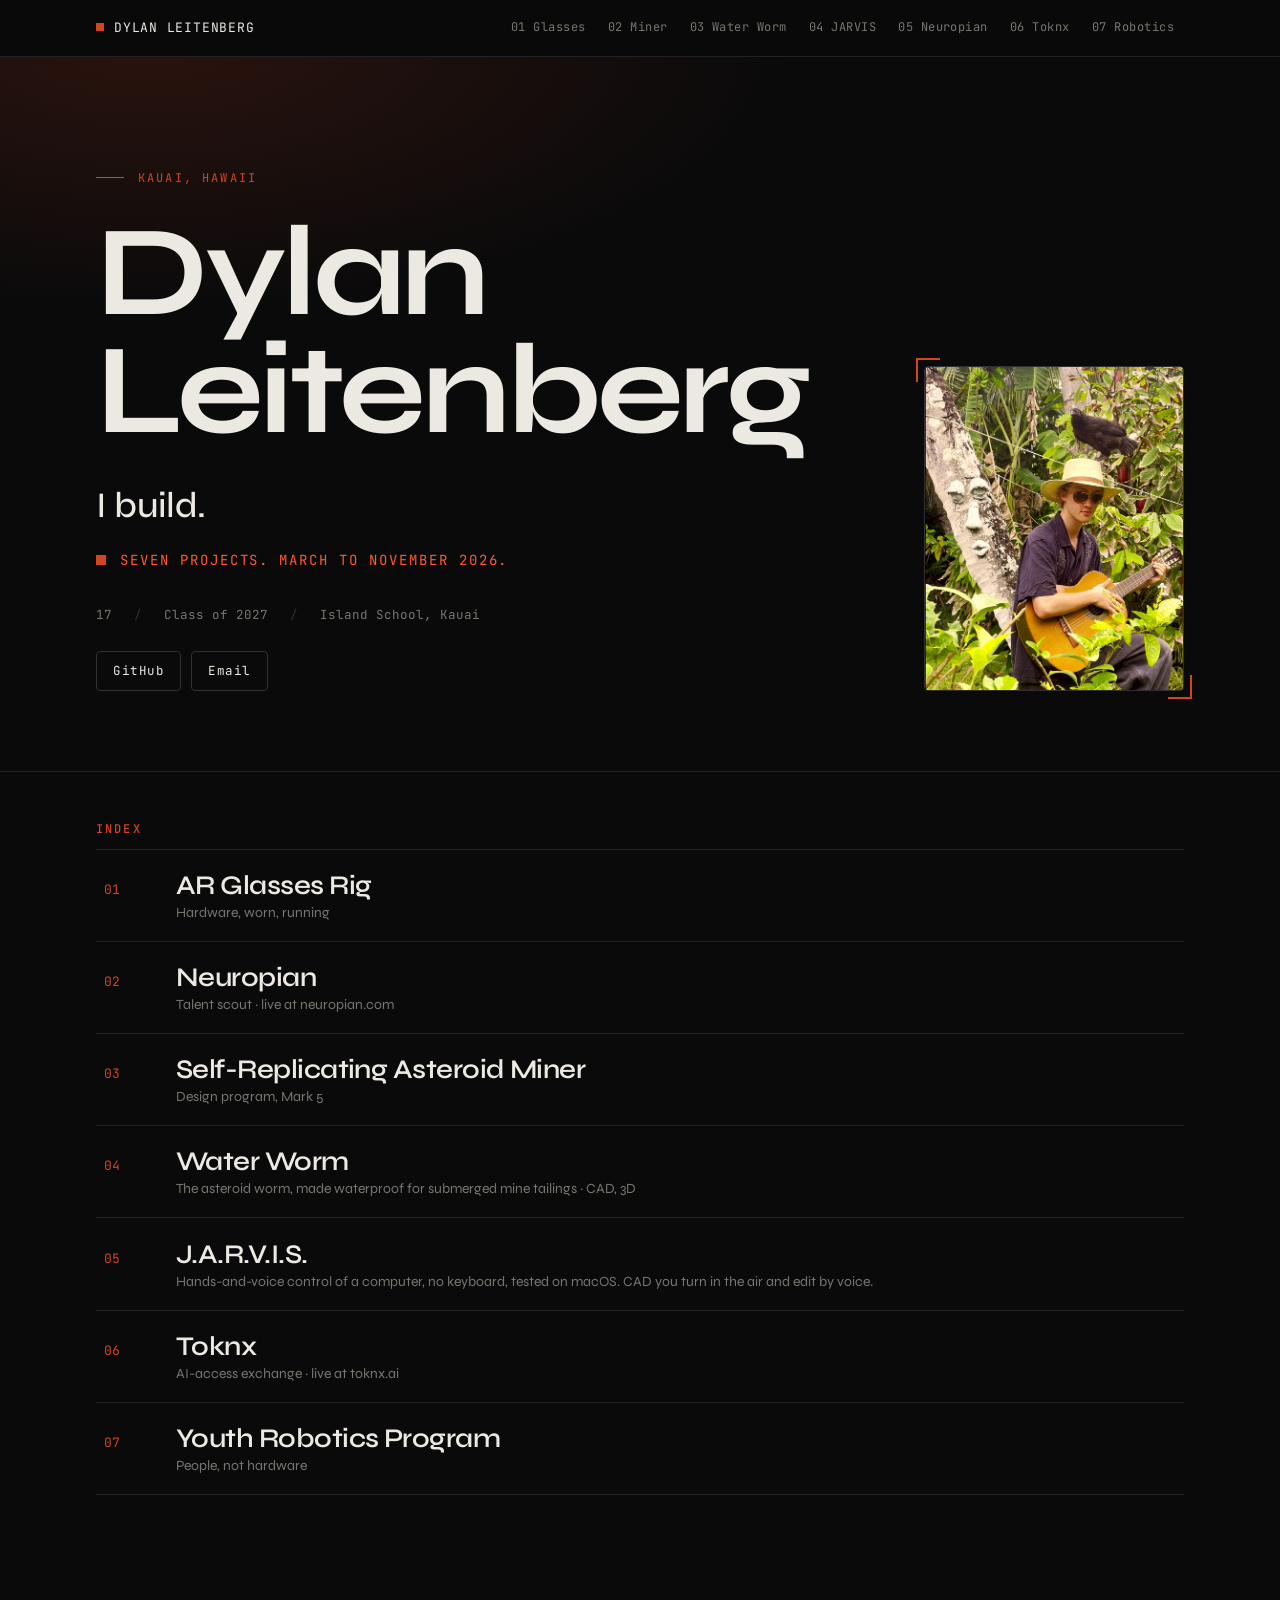
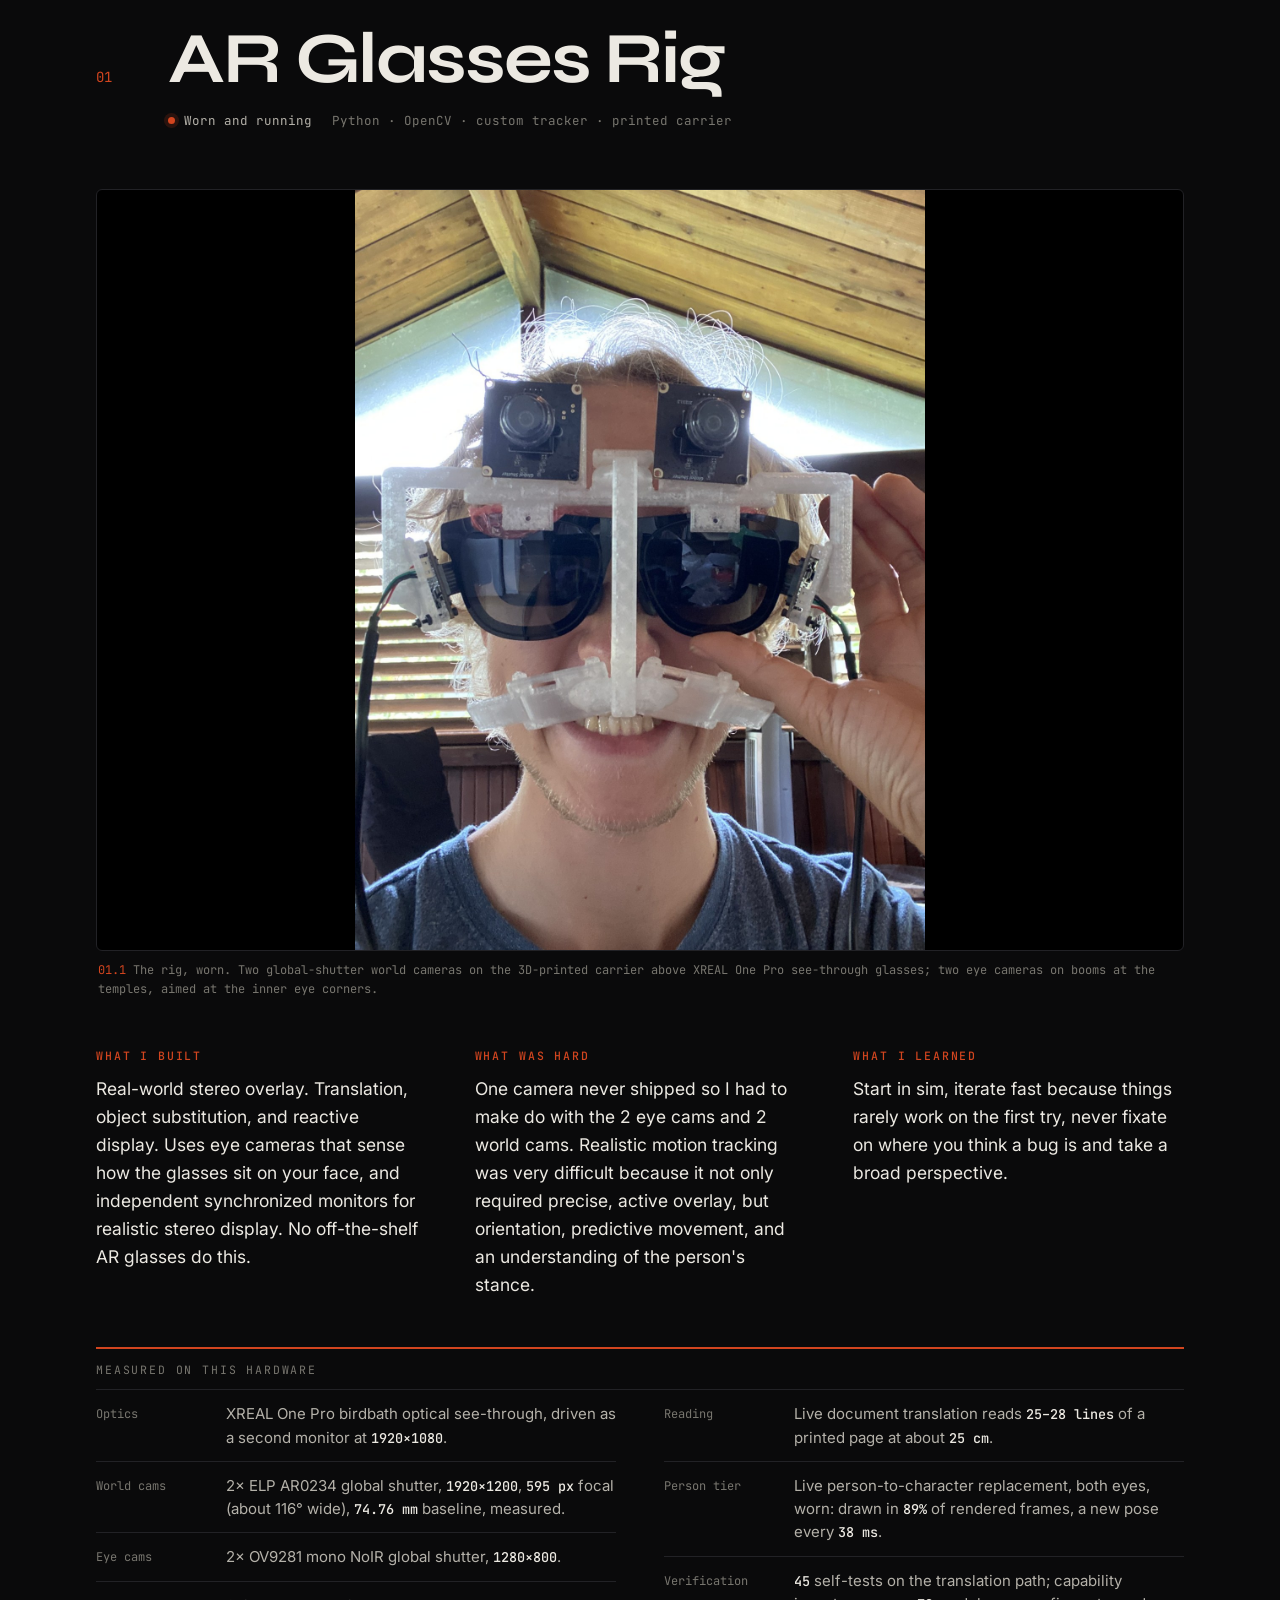
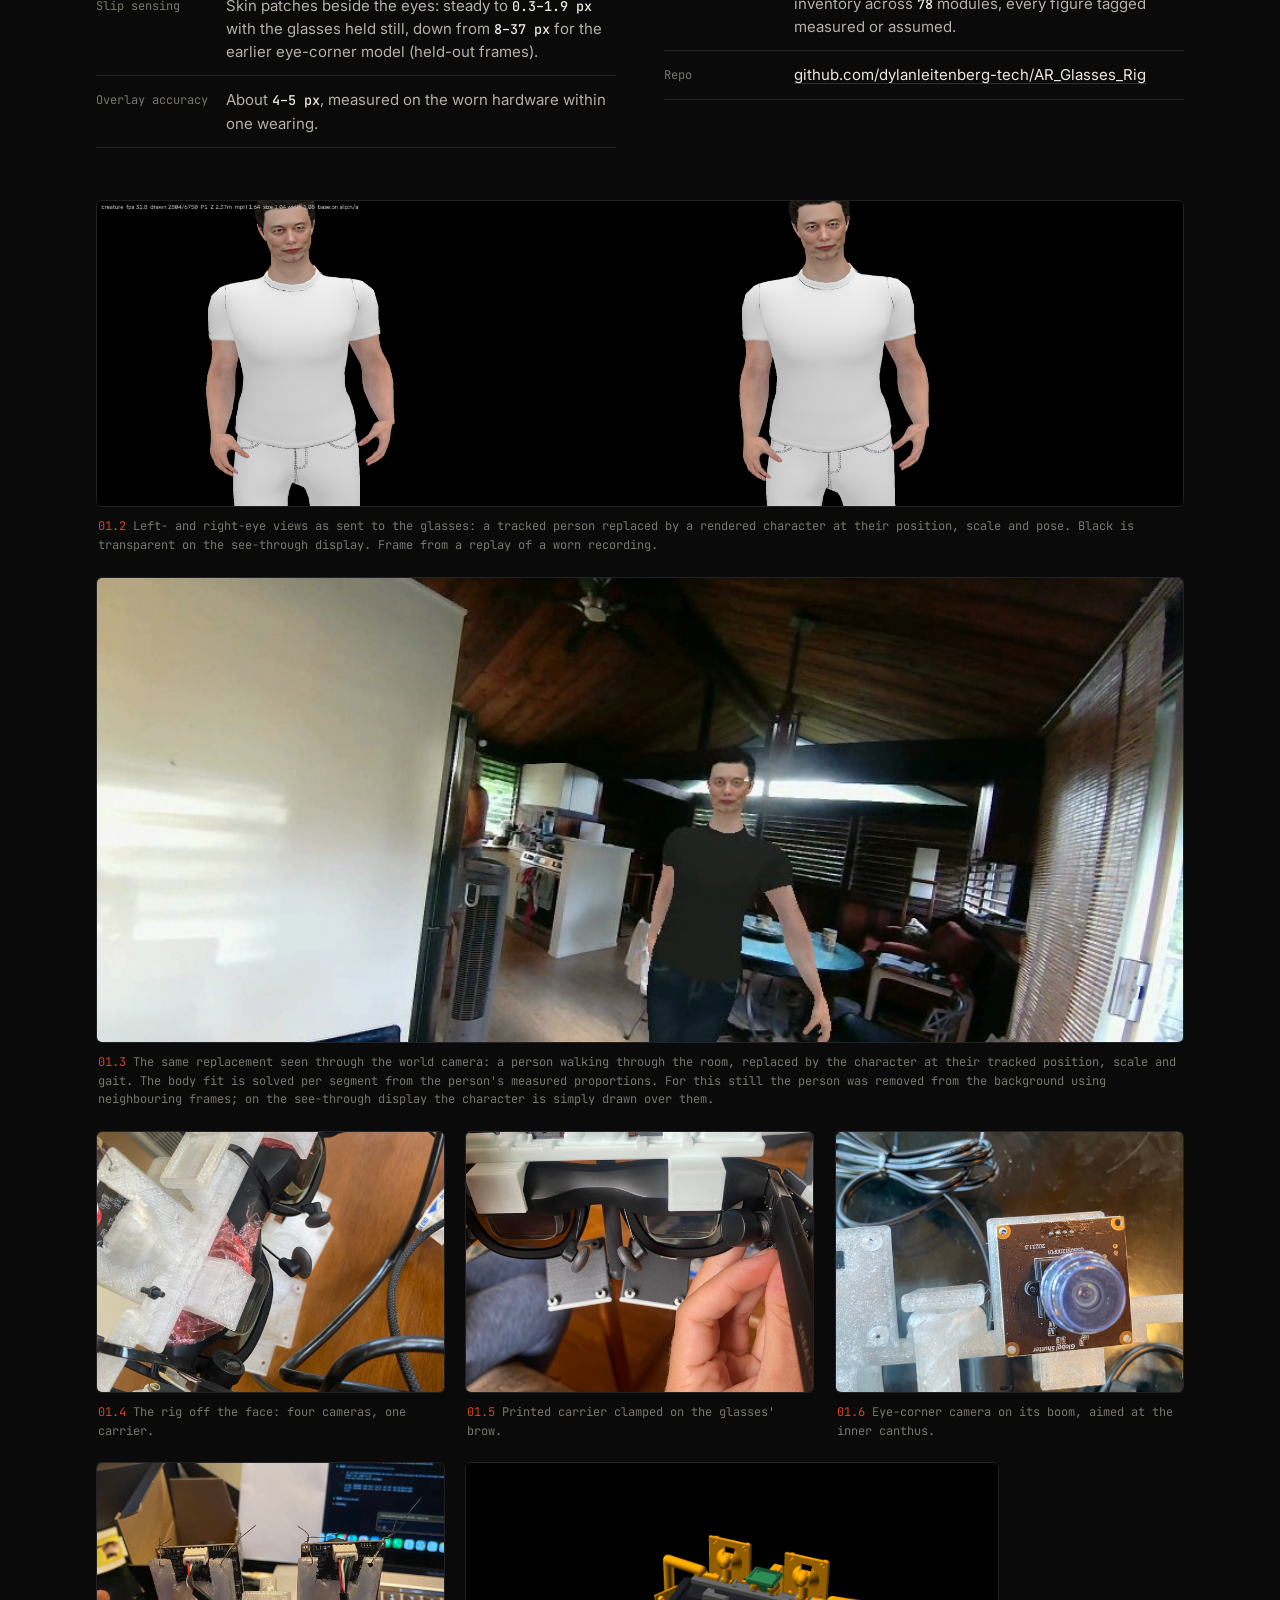
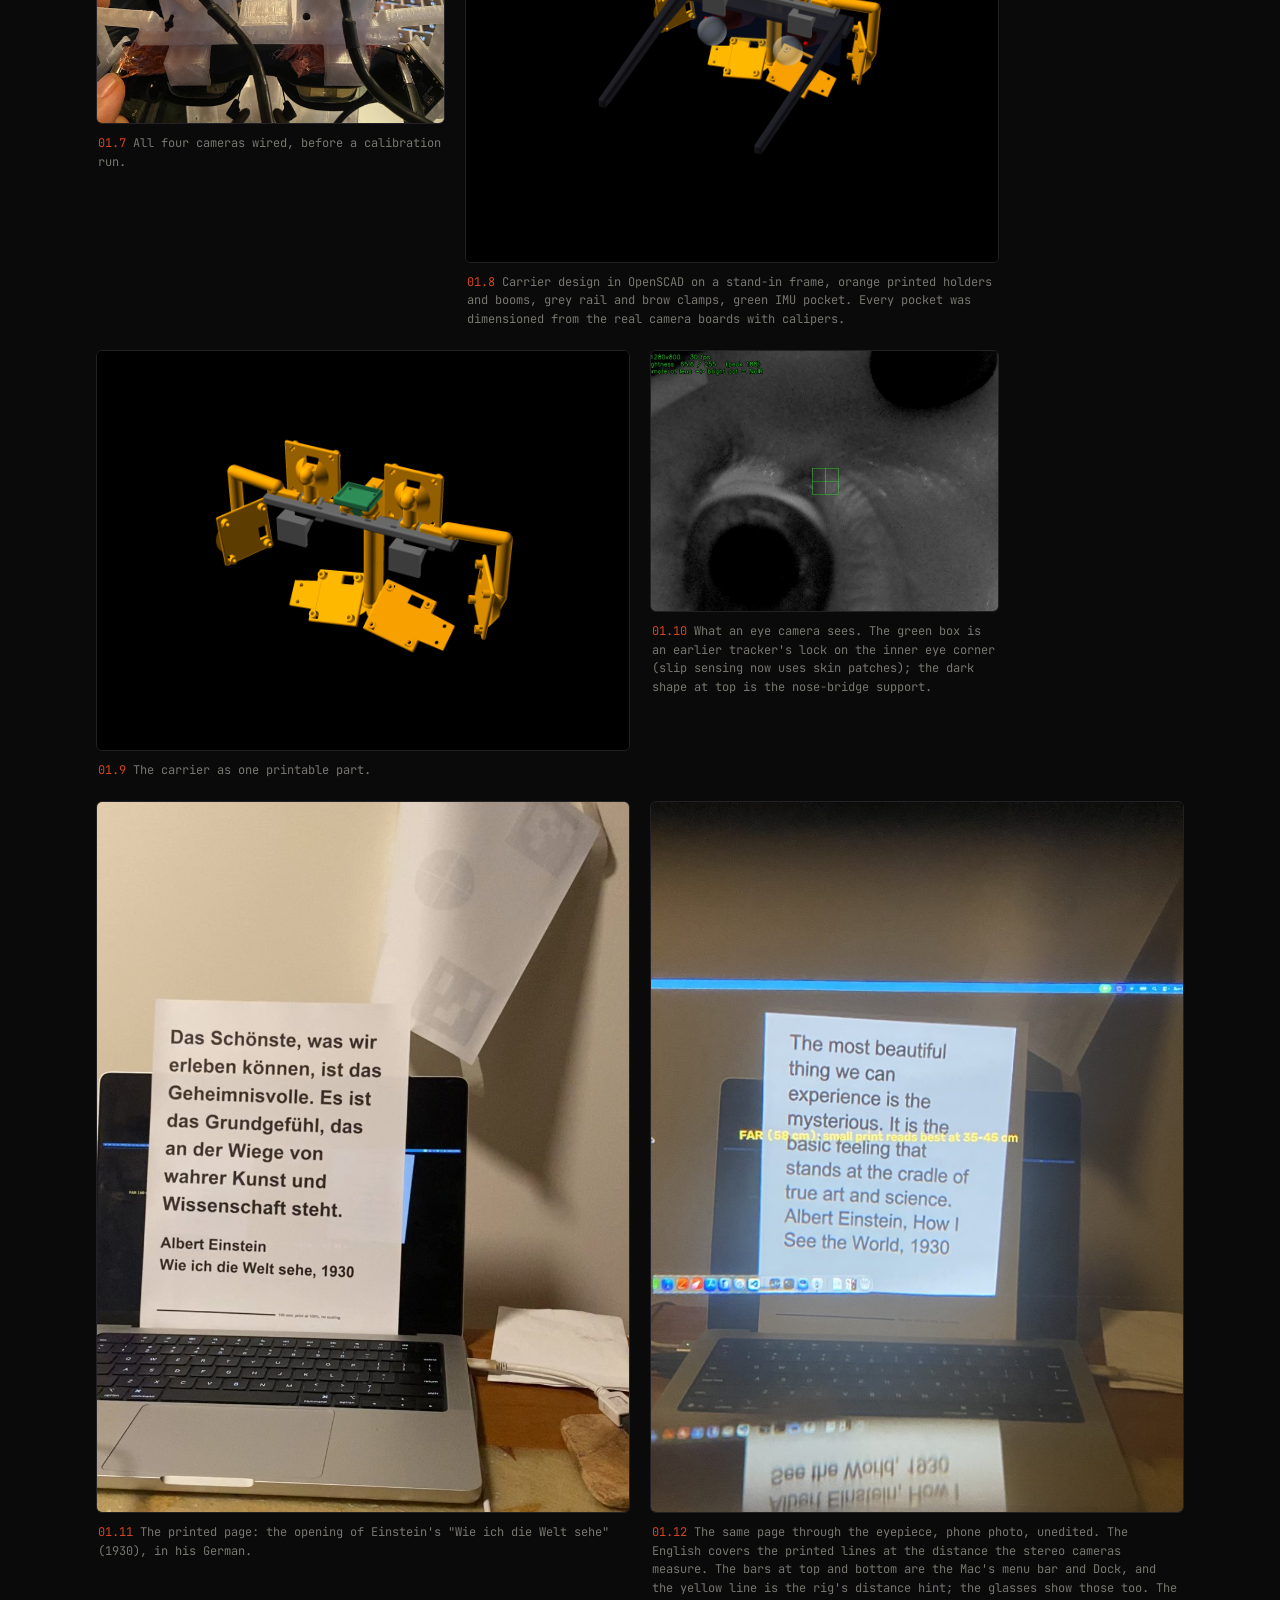
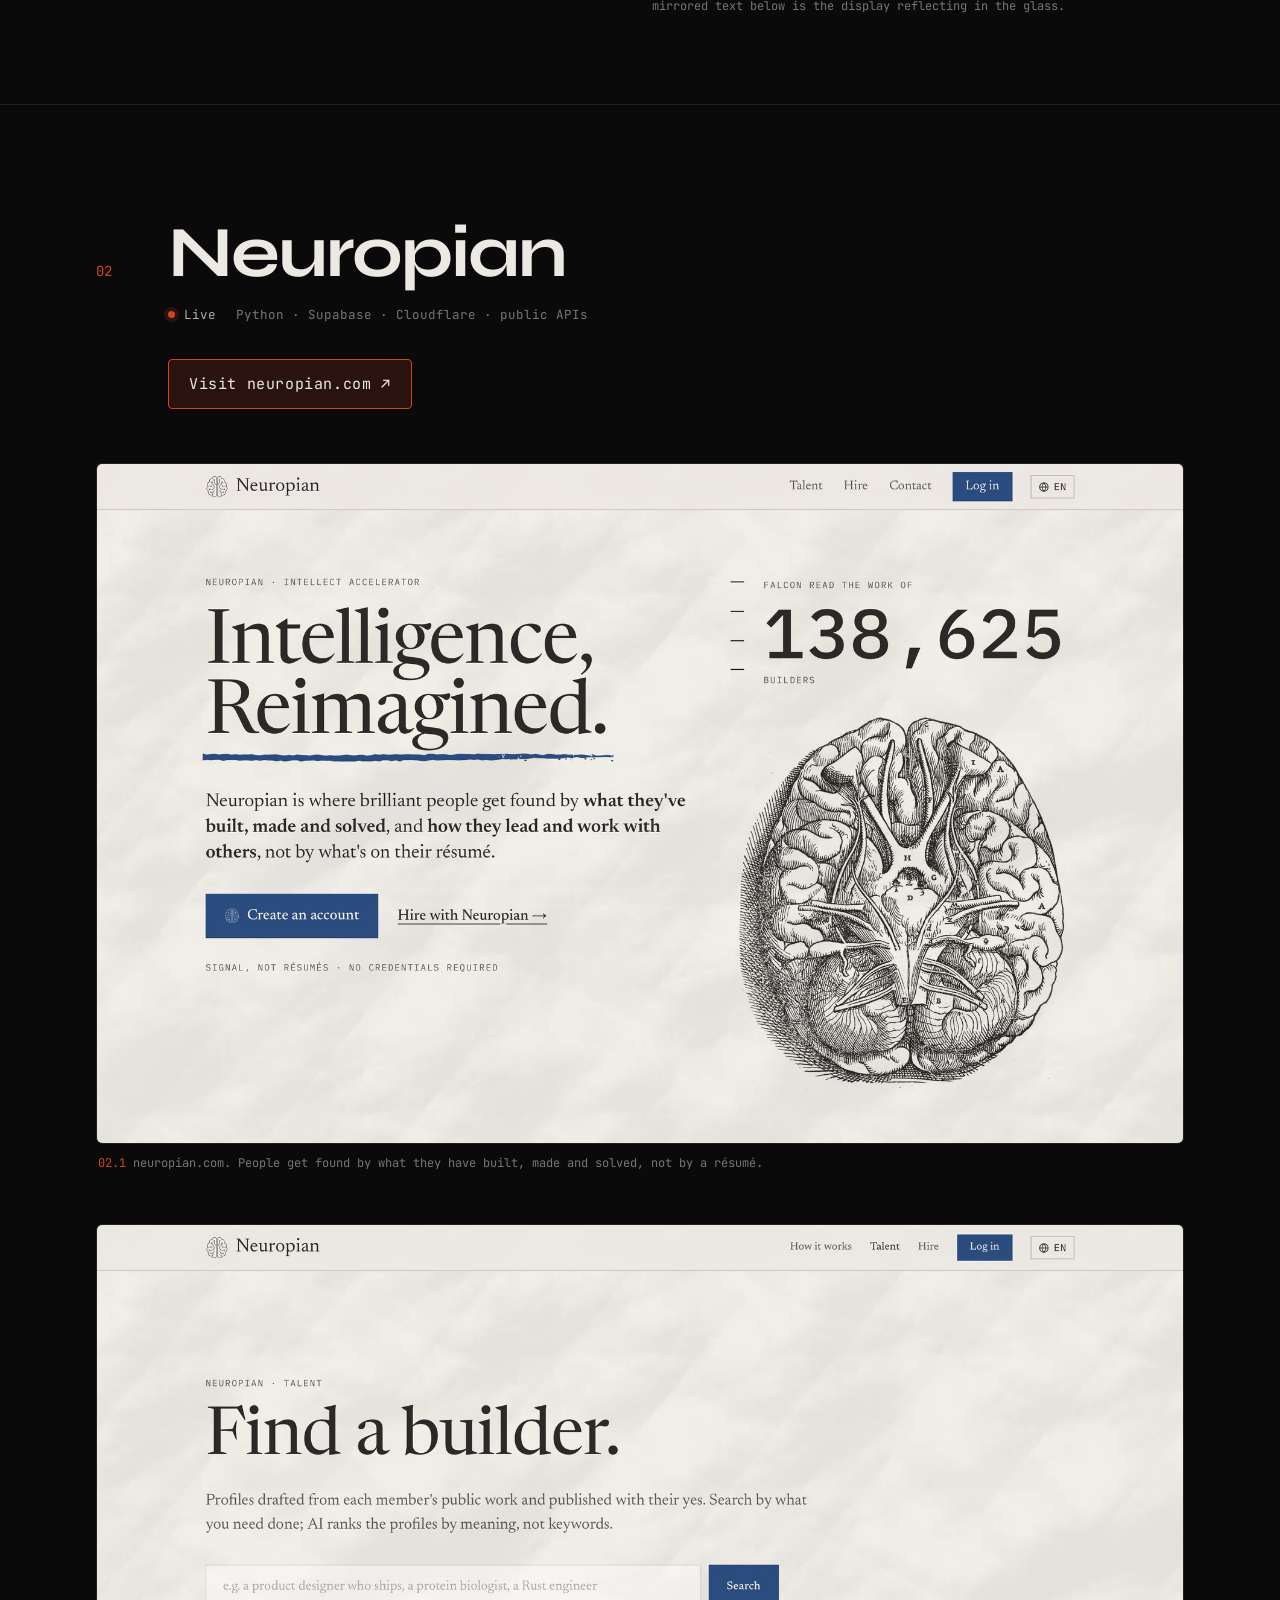
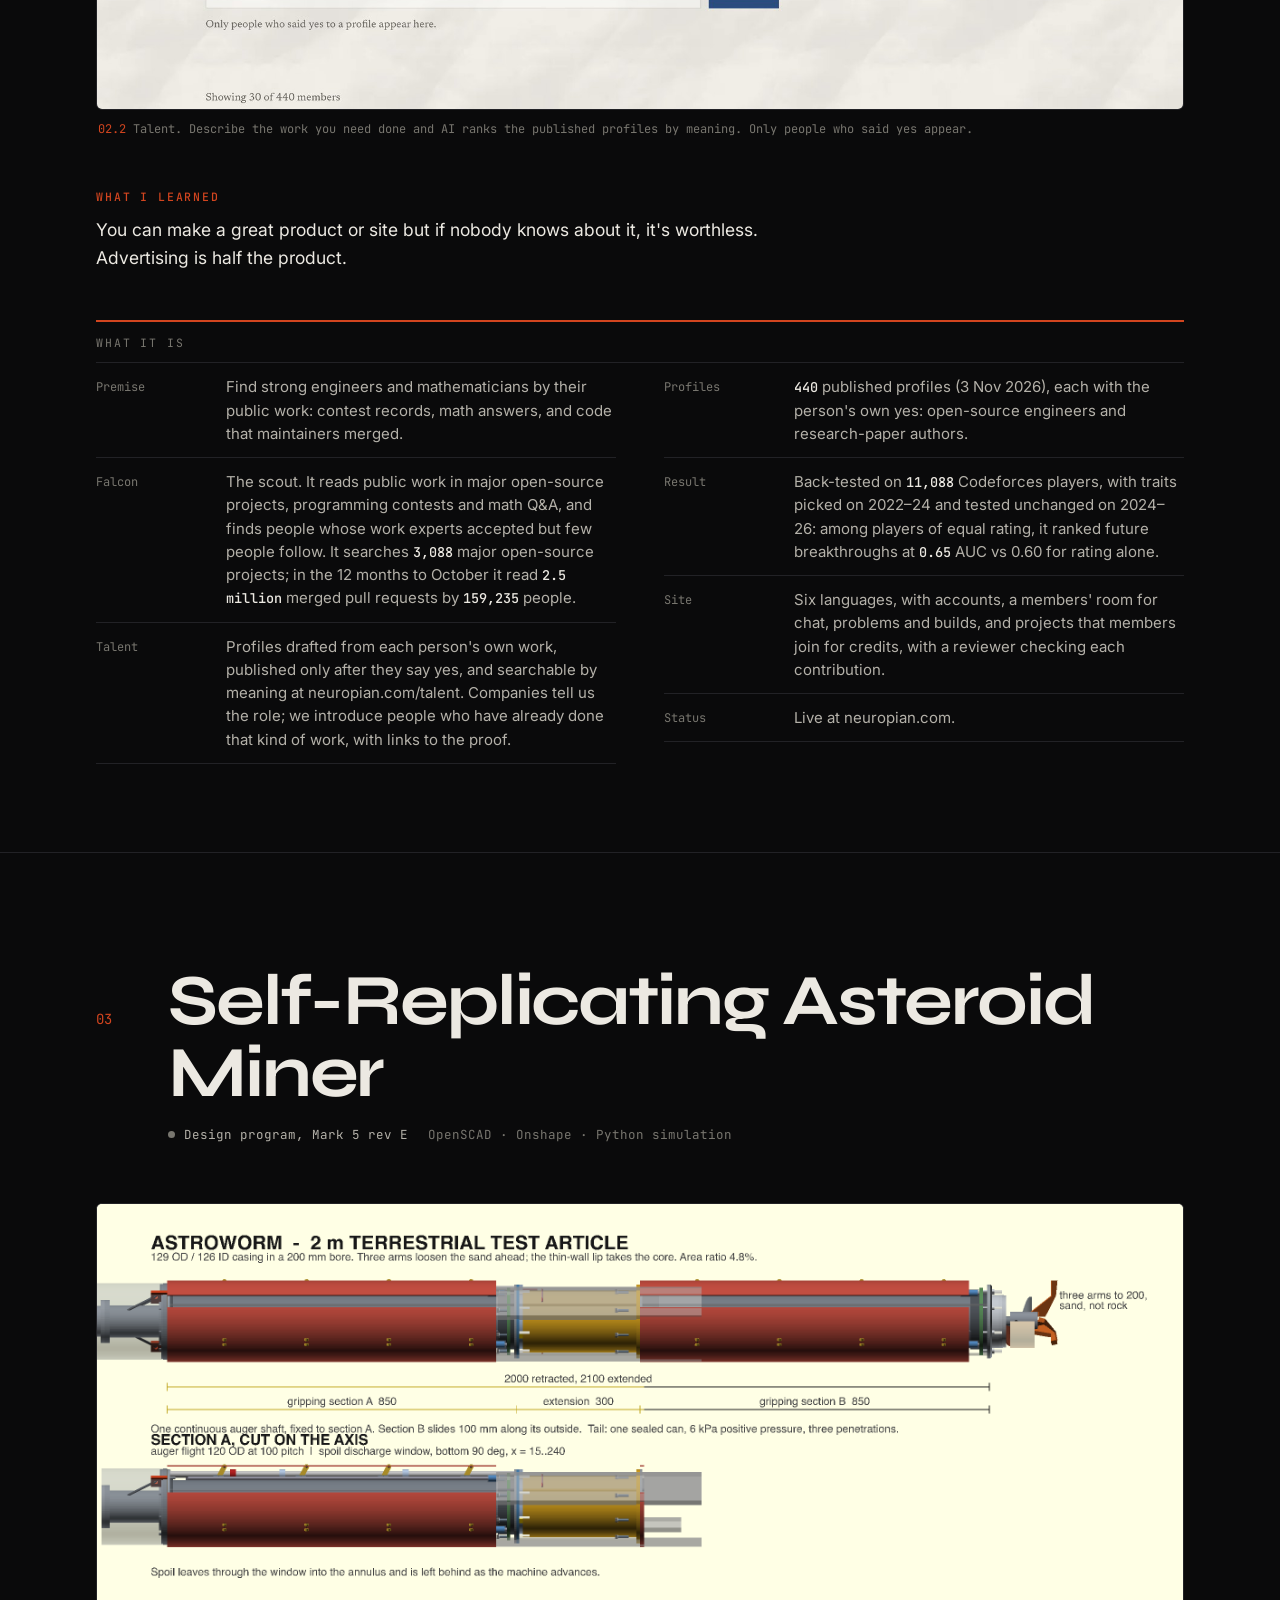
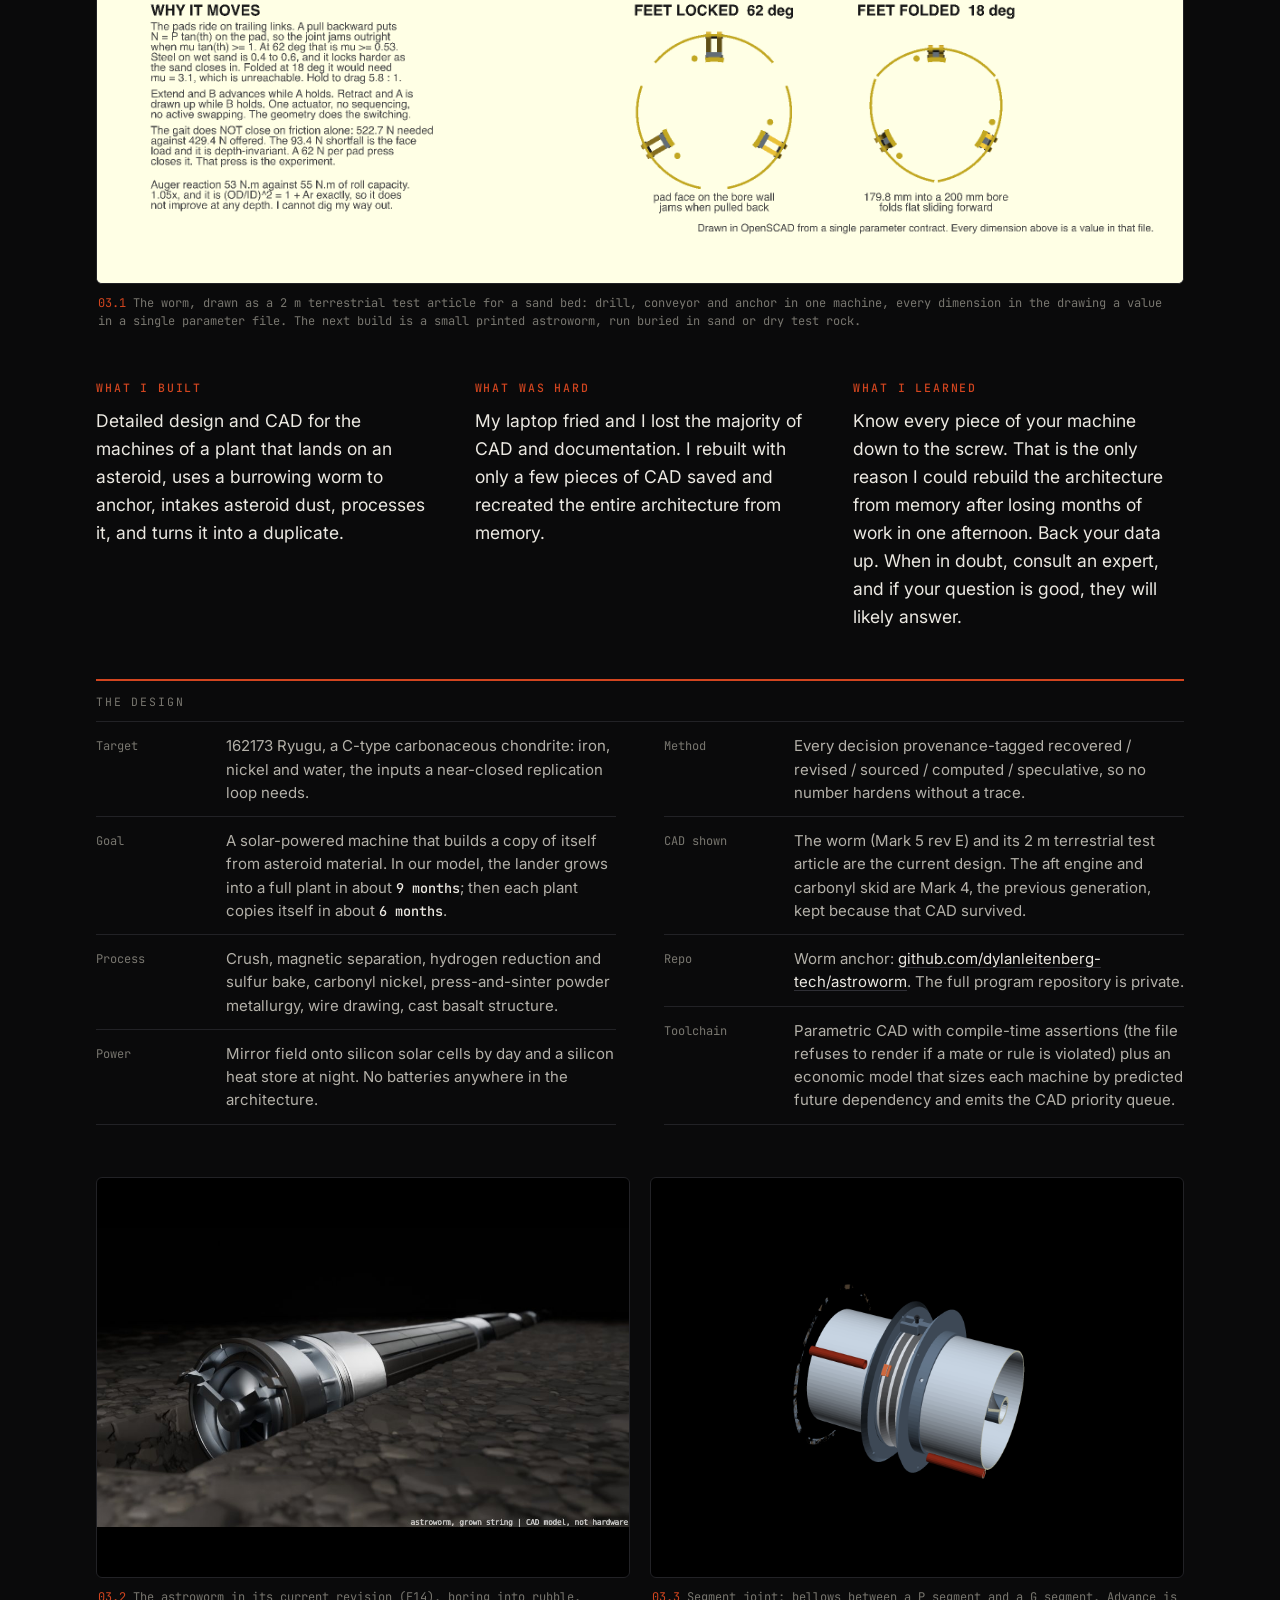
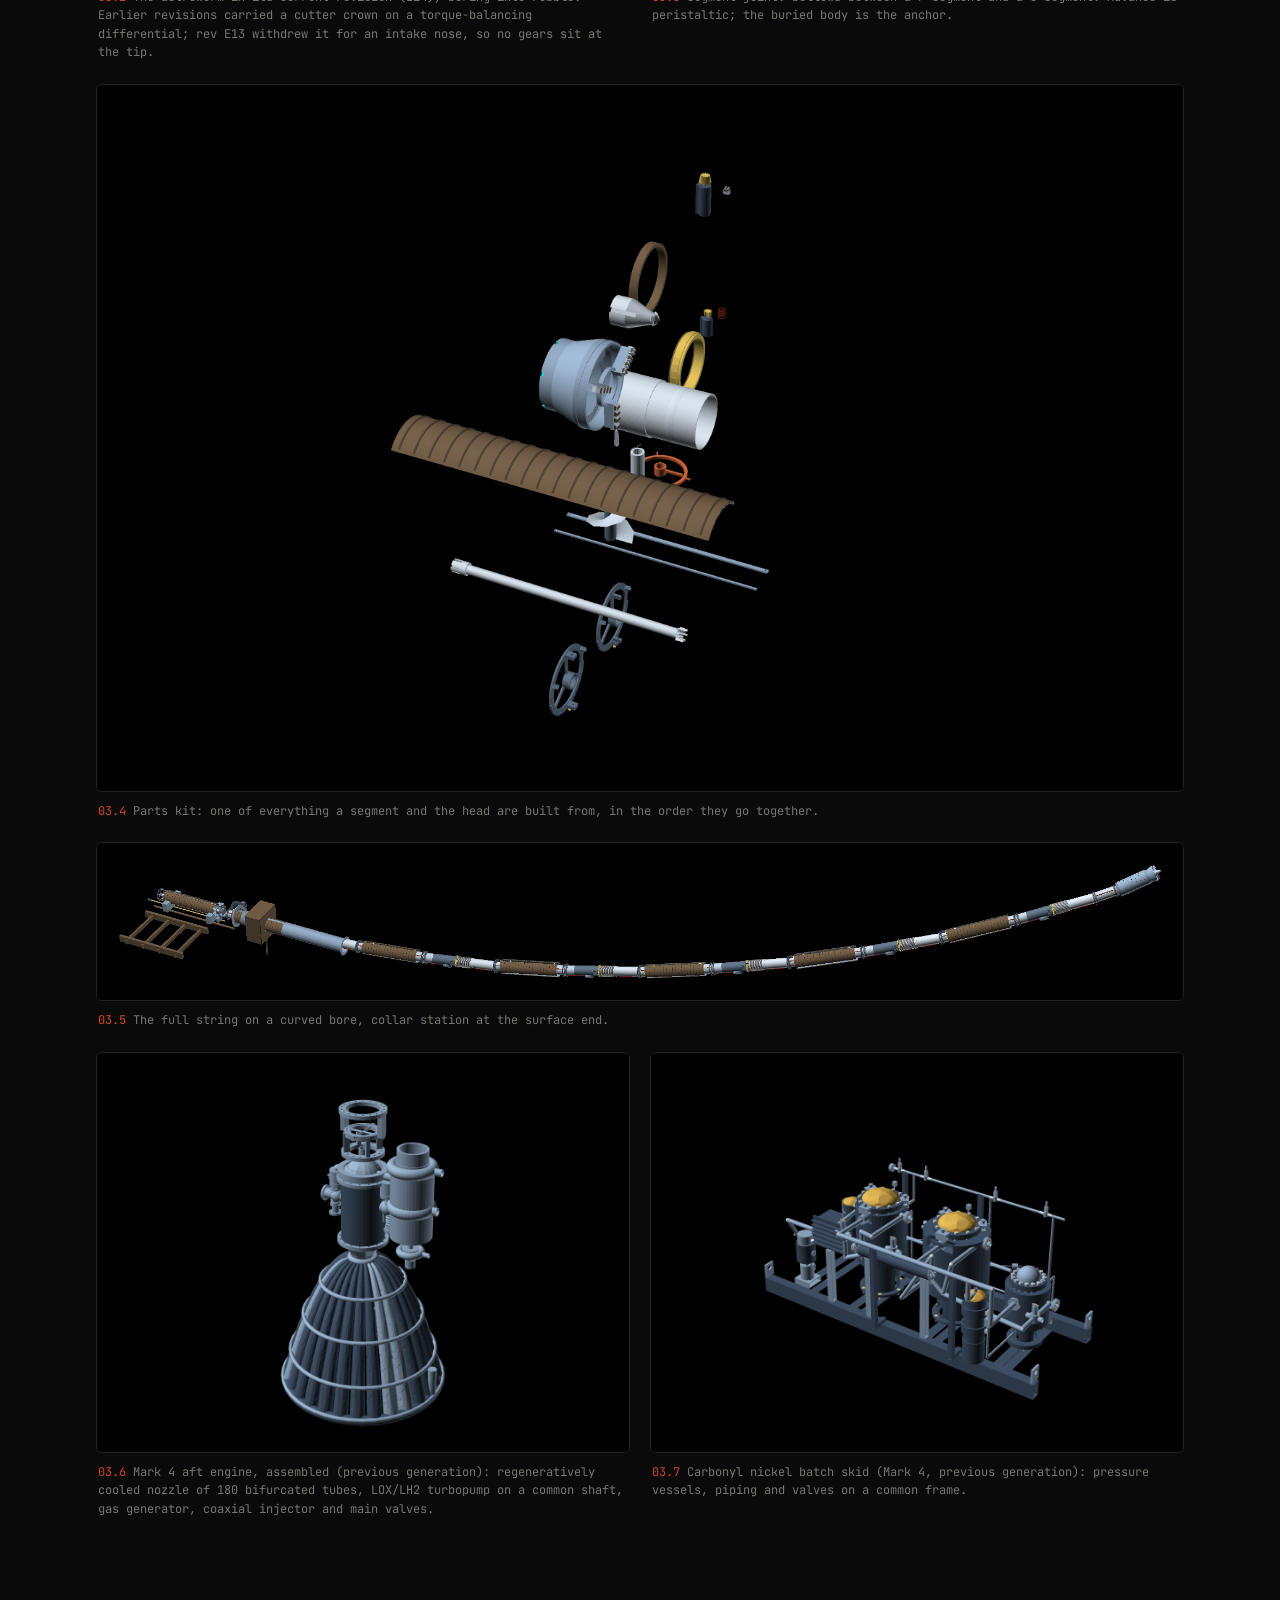
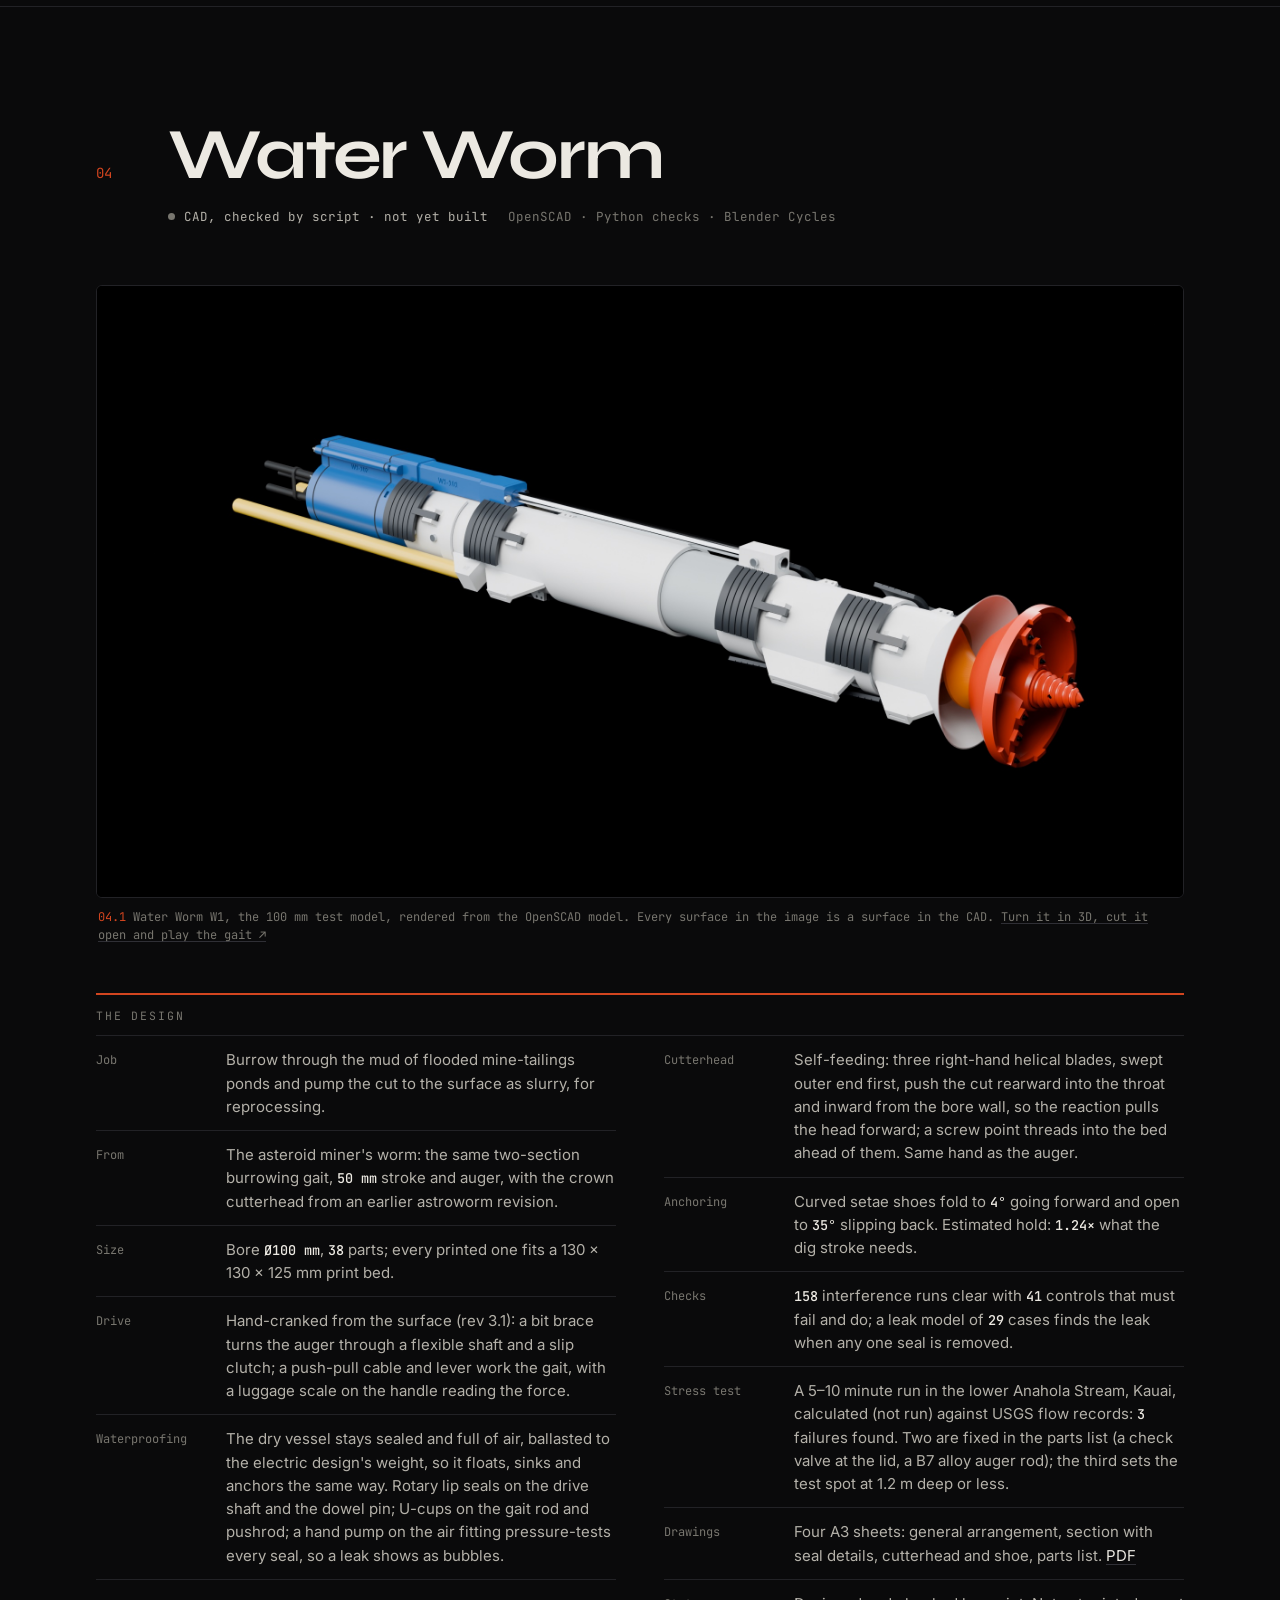
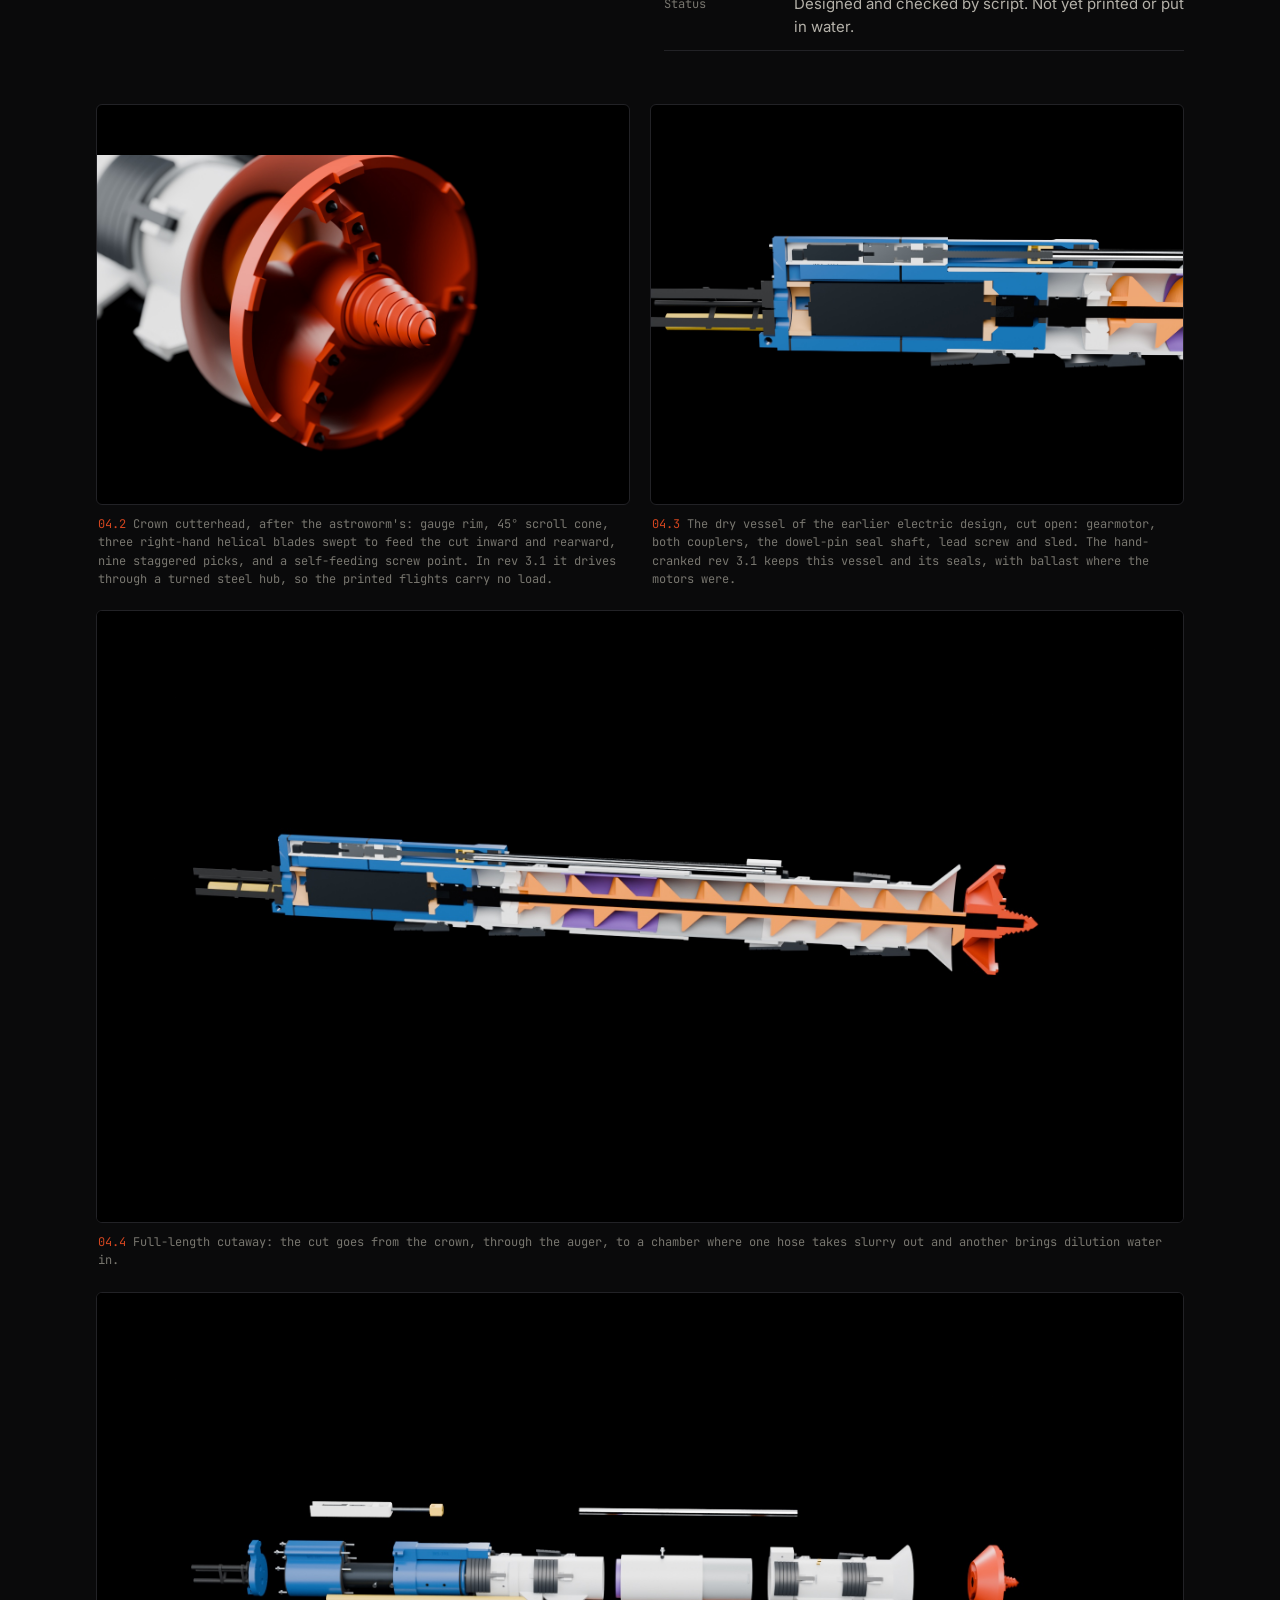
==== commit 2b1edd10: "Public miner section: current E14 astroworm render; crown withdrawn in E13 (was old crown head) Co-A" ====
--- a/index.html
+++ b/index.html
@@ -257,8 +257,8 @@
 
     <div class="gallery">
       <figure class="half contain">
-        <div class="frame"><img src="assets/miner-worm-head.png" alt="Render of the worm's cutting head: cylindrical body with helical flights and a crown of cutters around a central cone" loading="lazy"></div>
-        <figcaption>Cutting head. One motor drives a bevel differential whose two outputs are the cutter crown and the conveying screw, so net torque on the body is zero by construction.</figcaption>
+        <div class="frame"><img src="assets/miner-worm-e14-bore.jpg" alt="Render of the astroworm (rev E14) boring into rubble" loading="lazy"></div>
+        <figcaption>The astroworm in its current revision (E14), boring into rubble. Earlier revisions carried a cutter crown on a torque-balancing differential; rev E13 withdrew it for an intake nose, so no gears sit at the tip.</figcaption>
       </figure>
       <figure class="half contain">
         <div class="frame"><img src="assets/miner-worm-joint.png" alt="Render of two worm segments joined by a bellows, with trunnion pins" loading="lazy"></div>
@@ -302,7 +302,7 @@
       <dl class="specs">
         <div class="h">The design</div>
         <div><dt>Job</dt><dd>Burrow through the mud of flooded mine-tailings ponds and pump the cut to the surface as slurry, for reprocessing.</dd></div>
-        <div><dt>From</dt><dd>The asteroid miner's worm: the same two-section burrowing gait, <strong>50 mm</strong> stroke and auger, with the astroworm's crown cutterhead.</dd></div>
+        <div><dt>From</dt><dd>The asteroid miner's worm: the same two-section burrowing gait, <strong>50 mm</strong> stroke and auger, with the crown cutterhead from an earlier astroworm revision.</dd></div>
         <div><dt>Size</dt><dd>Bore <strong>Ø100 mm</strong>, <strong>38</strong> parts; every printed one fits a 130 × 130 × 125 mm print bed.</dd></div>
         <div><dt>Drive</dt><dd>Hand-cranked from the surface (rev 3.1): a bit brace turns the auger through a flexible shaft and a slip clutch; a push-pull cable and lever work the gait, with a luggage scale on the handle reading the force.</dd></div>
         <div><dt>Waterproofing</dt><dd>The dry vessel stays sealed and full of air, ballasted to the electric design's weight, so it floats, sinks and anchors the same way. Rotary lip seals on the drive shaft and the dowel pin; U-cups on the gait rod and pushrod; a hand pump on the air fitting pressure-tests every seal, so a leak shows as bubbles.</dd></div>
@@ -514,6 +514,7 @@
 <section class="plain" id="academy">
   <div class="wrap">
     <h2>For reviewers</h2>
+    <p class="acad-note">Shared confidentially for Horowitz Andreessen Academy admissions review. Please don't copy or redistribute.</p>
     <form class="acad-gate" id="acad-gate" autocomplete="off">
       <label for="acad-pw">Password</label>
       <div class="acad-row">
--- a/style.css
+++ b/style.css
@@ -237,6 +237,7 @@
 .acad-row button { font: 14px var(--mono); letter-spacing: 0.06em; color: var(--ink); background: transparent; border: 1px solid var(--red); padding: 12px 18px; cursor: pointer; }
 .acad-row button:hover { background: var(--red); color: #fff; }
 .acad-msg { font-family: var(--mono); font-size: 13px; color: var(--ink-3); min-height: 1.2em; margin: 10px 0 0; }
+.acad-note { font-family: var(--mono); font-size: 13px; color: var(--ink-3); margin: 0 0 14px; max-width: 46ch; }
 .acad-gate[hidden], #acad-body[hidden] { display: none; }
 .acad-grid { display: grid; grid-template-columns: repeat(3, minmax(0, 1fr)); gap: 16px; }
 .acad-card { border: 1px solid var(--line); background: var(--plate); padding: 24px; display: flex; flex-direction: column; }
